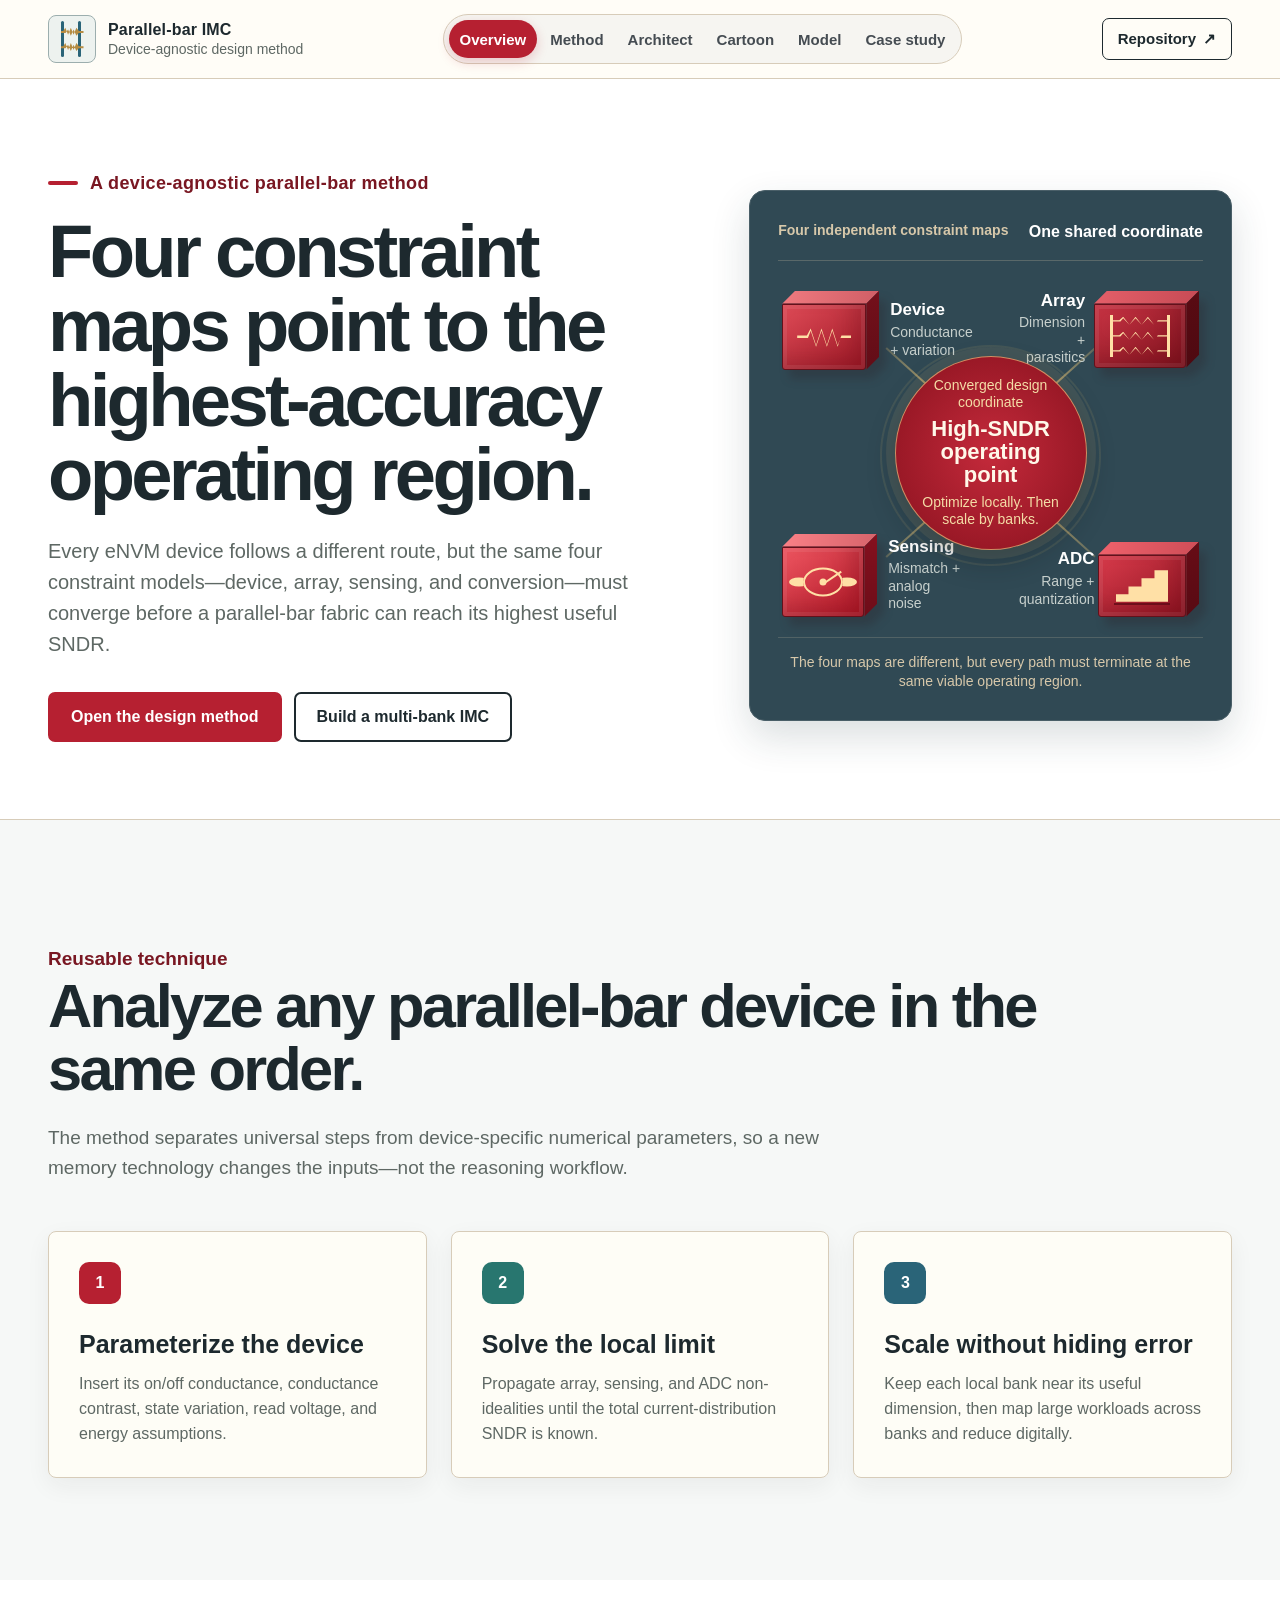
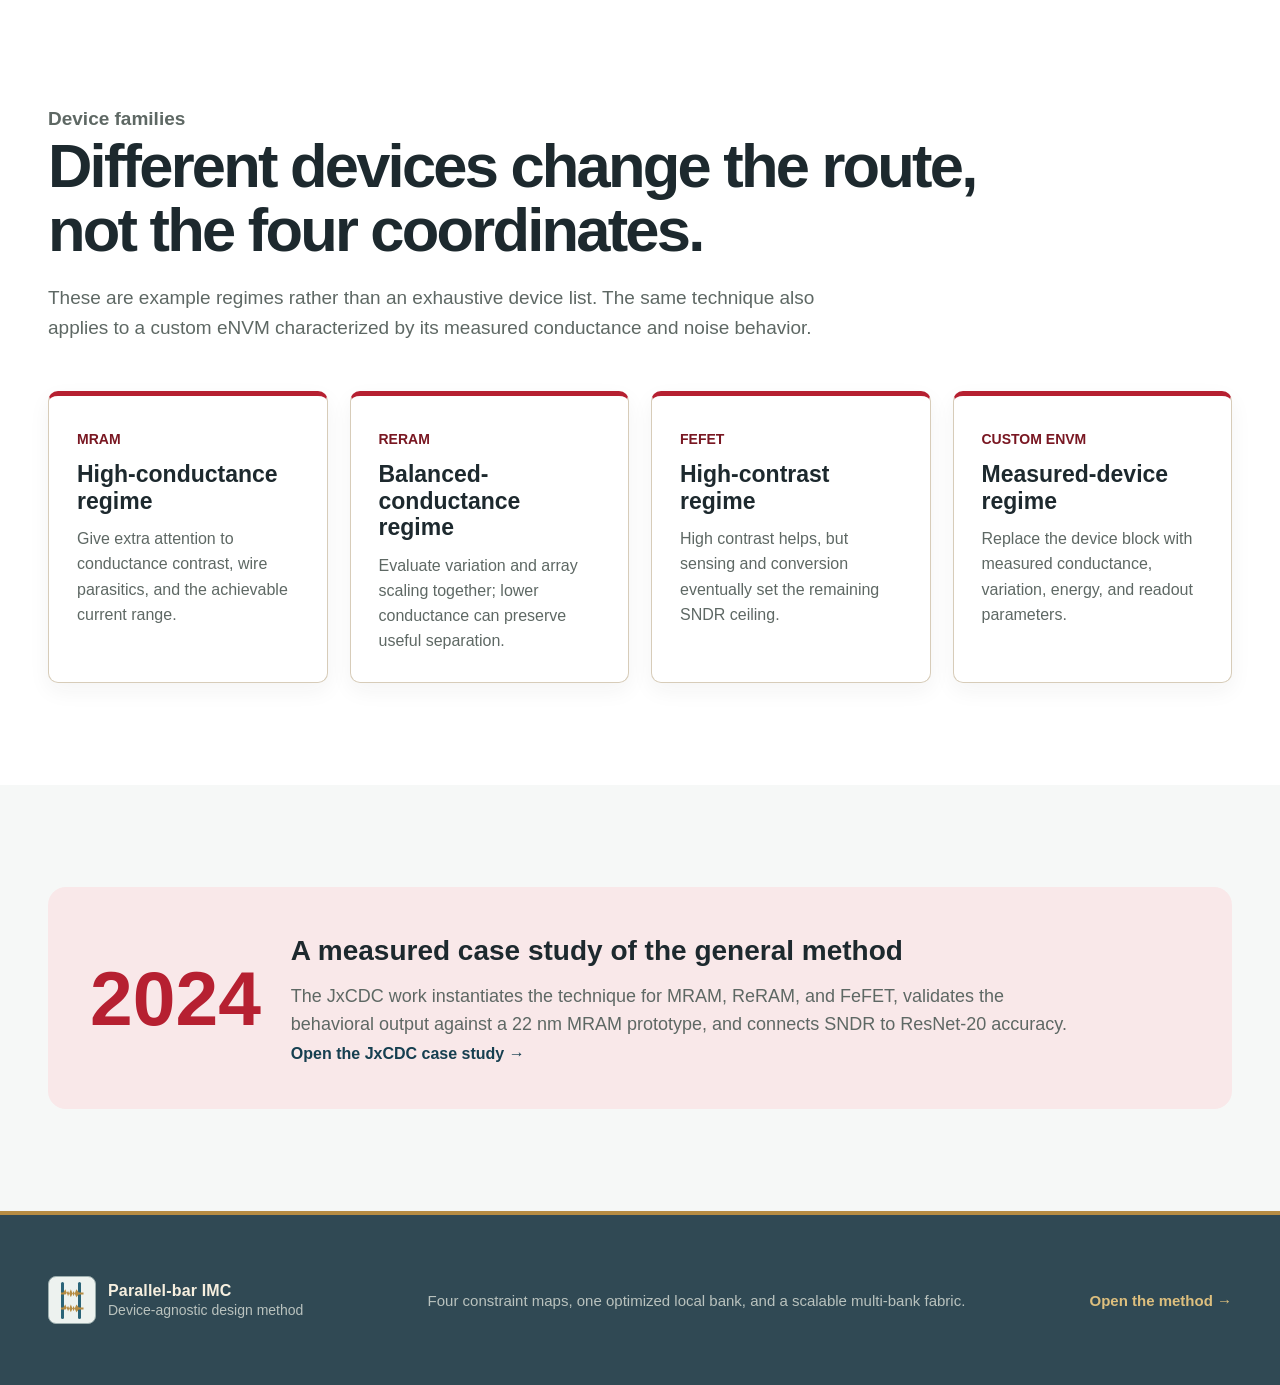
==== docs/index.html @ ee3493be "Add parallel-bar IMC website" ====
<!doctype html>
<html lang="en">
  <head>
    <meta charset="utf-8" />
    <meta name="viewport" content="width=device-width, initial-scale=1" />
    <meta name="theme-color" content="#ffffff" />
    <meta name="description" content="A device-agnostic method for analyzing, optimizing, and scaling resistive parallel-bar in-memory-computing architectures." />
    <link rel="icon" href="assets/favicon.png" type="image/png" />
    <link rel="stylesheet" href="styles.css" />
    <script src="app.js" defer></script>
    <title>Parallel-bar IMC · Device-Agnostic Design Method</title>
  </head>
  <body>
    <a class="skip-link" href="#main">Skip to content</a>
    <header class="site-header"><div class="container header-inner"><a class="brand" href="index.html"><span class="architecture-icon parallelbar-icon brand-architecture-icon" aria-hidden="true"><i></i><i></i><i></i><b></b><b></b><b></b><em></em></span><span><strong>Parallel-bar IMC</strong><small>Device-agnostic design method</small></span></a><button class="menu-toggle" type="button" aria-expanded="false" aria-controls="site-nav">Menu</button><nav id="site-nav" class="site-nav" aria-label="Parallel-bar design method"><a href="index.html" aria-current="page">Overview</a><a href="method.html">Method</a><a href="architect.html">Architect</a><a href="cartoon.html">Cartoon</a><a href="code.html">Model</a><a href="paper.html">Case study</a><a class="nav-repository" href="https://github.com/calmyor/eNVM-IMC-Modeling">Repository <span aria-hidden="true">↗</span></a></nav><a class="header-repo" href="https://github.com/calmyor/eNVM-IMC-Modeling">Repository <span aria-hidden="true">↗</span></a></div></header>

    <main id="main">
      <section class="page-hero route-hero"><div class="container page-hero-grid"><div><p class="eyebrow red">A device-agnostic parallel-bar method</p><h1>Four constraint maps point to the <span class="accent-red">highest-accuracy operating region.</span></h1><p class="hero-summary">Every eNVM device follows a different route, but the same four constraint models—device, array, sensing, and conversion—must converge before a parallel-bar fabric can reach its highest useful SNDR.</p><div class="hero-actions"><a class="button button-red" href="method.html">Open the design method</a><a class="button button-secondary" href="architect.html">Build a multi-bank IMC</a></div></div>
        <aside class="convergence-map" aria-label="Four distinct red technical cuboids for device, array, sensing, and ADC constraints, with directional paths converging on one high-SNDR operating point">
          <div class="convergence-map-head"><span>Four independent constraint maps</span><strong>One shared coordinate</strong></div>
          <div class="convergence-field">
            <div class="guide-node guide-device"><span class="road-cube cube-device" aria-hidden="true"><span class="cube-symbol device-symbol"><i></i></span></span><span class="guide-copy"><strong>Device</strong><small>Conductance + variation</small></span></div>
            <div class="guide-node guide-array"><span class="road-cube cube-array" aria-hidden="true"><span class="cube-symbol array-symbol"><i></i><i></i><i></i></span></span><span class="guide-copy"><strong>Array</strong><small>Dimension + parasitics</small></span></div>
            <div class="guide-node guide-sensing"><span class="road-cube cube-sensing" aria-hidden="true"><span class="cube-symbol sensing-symbol"><i></i></span></span><span class="guide-copy"><strong>Sensing</strong><small>Mismatch + analog noise</small></span></div>
            <div class="guide-node guide-conversion"><span class="road-cube cube-adc" aria-hidden="true"><span class="cube-symbol adc-symbol"><i></i></span></span><span class="guide-copy"><strong>ADC</strong><small>Range + quantization</small></span></div>
            <span class="route-vector vector-device" aria-hidden="true"></span><span class="route-vector vector-array" aria-hidden="true"></span><span class="route-vector vector-sensing" aria-hidden="true"></span><span class="route-vector vector-conversion" aria-hidden="true"></span>
            <div class="convergence-target"><span>Converged design coordinate</span><strong>High-SNDR<br />operating point</strong><small>Optimize locally. Then scale by banks.</small></div>
          </div>
          <p class="convergence-note">The four maps are different, but every path must terminate at the same viable operating region.</p>
        </aside>
      </section>

      <section class="section section-tint"><div class="container"><div class="section-heading"><p class="section-kicker red">Reusable technique</p><h2>Analyze any parallel-bar device in the same order.</h2><p>The method separates universal steps from device-specific numerical parameters, so a new memory technology changes the inputs—not the reasoning workflow.</p></div><div class="principle-grid"><article class="principle-card"><span>1</span><h3>Parameterize the device</h3><p>Insert its on/off conductance, conductance contrast, state variation, read voltage, and energy assumptions.</p></article><article class="principle-card"><span>2</span><h3>Solve the local limit</h3><p>Propagate array, sensing, and ADC non-idealities until the total current-distribution SNDR is known.</p></article><article class="principle-card"><span>3</span><h3>Scale without hiding error</h3><p>Keep each local bank near its useful dimension, then map large workloads across banks and reduce digitally.</p></article></div></div></section>

      <section class="section"><div class="container"><div class="section-heading"><p class="section-kicker">Device families</p><h2>Different devices change the route, not the four coordinates.</h2><p>These are example regimes rather than an exhaustive device list. The same technique also applies to a custom eNVM characterized by its measured conductance and noise behavior.</p></div><div class="device-family-grid"><article class="device-family-card"><span>MRAM</span><h3>High-conductance regime</h3><p>Give extra attention to conductance contrast, wire parasitics, and the achievable current range.</p></article><article class="device-family-card"><span>ReRAM</span><h3>Balanced-conductance regime</h3><p>Evaluate variation and array scaling together; lower conductance can preserve useful separation.</p></article><article class="device-family-card"><span>FeFET</span><h3>High-contrast regime</h3><p>High contrast helps, but sensing and conversion eventually set the remaining SNDR ceiling.</p></article><article class="device-family-card"><span>Custom eNVM</span><h3>Measured-device regime</h3><p>Replace the device block with measured conductance, variation, energy, and readout parameters.</p></article></div></div></section>

      <section class="section section-tint"><div class="container"><div class="result-banner red"><div class="result-number">2024</div><div><h2>A measured case study of the general method</h2><p>The JxCDC work instantiates the technique for MRAM, ReRAM, and FeFET, validates the behavioral output against a 22 nm MRAM prototype, and connects SNDR to ResNet-20 accuracy.</p><a class="text-link" href="paper.html">Open the JxCDC case study →</a></div></div></div></section>
    </main>

    <footer class="site-footer"><div class="container footer-inner"><a class="brand" href="index.html"><span class="architecture-icon parallelbar-icon brand-architecture-icon" aria-hidden="true"><i></i><i></i><i></i><b></b><b></b><b></b><em></em></span><span><strong>Parallel-bar IMC</strong><small>Device-agnostic design method</small></span></a><p>Four constraint maps, one optimized local bank, and a scalable multi-bank fabric.</p><a class="footer-link" href="method.html">Open the method →</a></div></footer>
  </body>
</html>
---- docs/styles.css ----
:root {
  --red: #b62031;
  --red-light: #f9e8e9;
  --red-dark: #791722;
  --green: #28766f;
  --green-light: #e8f3ee;
  --green-dark: #174f4d;
  --blue: #2a6478;
  --blue-light: #e8f1f3;
  --blue-dark: #163f50;
  --ink: #1d292e;
  --muted: #5e6864;
  --line: #d7ccb9;
  --line-dark: #b7a98f;
  --surface: #f3ecdc;
  --white: #fffdf7;
  --gold: #b68c43;
  --stone: #607984;
  --stone-dark: #304954;
  --shadow: 0 14px 32px rgba(41, 32, 20, .09);
  --sans: Arial, Helvetica, sans-serif;
  --container: 1360px;
}

* { box-sizing: border-box; }
html { scroll-behavior: smooth; }
body { margin: 0; background-color: var(--white); background-image: radial-gradient(circle at 14% 8%, rgba(182, 140, 67, .08), transparent 27%), linear-gradient(rgba(74, 57, 30, .025) 1px, transparent 1px), linear-gradient(90deg, rgba(74, 57, 30, .025) 1px, transparent 1px); background-size: auto, 44px 44px, 44px 44px; color: var(--ink); font-family: var(--sans); font-size: 18px; line-height: 1.58; }
body.menu-open { overflow: hidden; }
body.menu-open::before { content: ""; position: fixed; z-index: 40; inset: 78px 0 0; background: rgba(32, 36, 40, .22); backdrop-filter: blur(2px); }
a { color: inherit; text-decoration: none; }
button { color: inherit; font: inherit; }
img { display: block; max-width: 100%; }
figure { margin: 0; }
p { margin-top: 0; }

.skip-link { position: fixed; z-index: 100; top: 12px; left: 12px; padding: 12px 18px; transform: translateY(-170%); background: var(--red); color: #fff; font-size: 16px; font-weight: 700; }
.skip-link:focus { transform: none; }
.container { width: min(var(--container), calc(100% - 96px)); margin-inline: auto; }

.site-header { position: sticky; z-index: 50; top: 0; border-bottom: 1px solid var(--line); background: rgba(255, 253, 247, .94); backdrop-filter: blur(14px); }
.header-inner { min-height: 78px; display: flex; align-items: center; gap: 22px; }
.brand { display: flex; align-items: center; gap: 12px; flex-shrink: 0; }
.imc-mark { position: relative; width: 46px; height: 42px; flex-shrink: 0; overflow: visible; border: 1px solid #0b151a; border-radius: 5px; background: linear-gradient(135deg, #3d4b50 0 16%, var(--stone) 16% 72%, var(--stone-dark) 72%); box-shadow: inset 0 0 0 2px rgba(255,255,255,.07), 5px 5px 0 rgba(17,28,33,.17); transform: rotate(-2deg); }
.imc-mark::before { content: ""; position: absolute; z-index: 1; inset: 5px; border: 1px solid rgba(210, 183, 122, .48); border-radius: 2px; background: linear-gradient(90deg, transparent 45%, rgba(210,183,122,.32) 45% 52%, transparent 52%), linear-gradient(0deg, transparent 26%, rgba(210,183,122,.3) 26% 32%, transparent 32% 67%, rgba(210,183,122,.3) 67% 73%, transparent 73%); box-shadow: none; }
.imc-mark::after { content: ""; position: absolute; z-index: 3; top: 5px; right: 5px; width: 7px; height: 7px; transform: rotate(45deg); border: 1px solid #f5c0bd; border-radius: 1px; background: var(--red); }
.imc-mark i { position: absolute; z-index: 2; left: 11px; width: 18px; height: 2px; border-radius: 2px; background: rgba(226, 202, 149, .72); }
.imc-mark i:nth-child(1) { top: 11px; transform: rotate(8deg); }
.imc-mark i:nth-child(2) { top: 20px; width: 14px; transform: rotate(-6deg); }
.imc-mark i:nth-child(3) { top: 29px; width: 21px; transform: rotate(5deg); }
.brand > span:last-child { display: flex; flex-direction: column; }
.brand strong { font-size: 16px; line-height: 1.25; letter-spacing: .01em; }
.brand small { color: var(--muted); font-size: 14px; line-height: 1.3; }
.site-nav { margin: 0 auto; padding: 5px; display: flex; align-items: center; gap: 2px; border: 1px solid var(--line); border-radius: 999px; background: rgba(243, 236, 220, .82); }
.site-nav a { min-height: 38px; padding: 8px 11px; display: inline-flex; align-items: center; gap: 7px; border-radius: 999px; color: #454c52; font-size: 15px; font-weight: 700; line-height: 1; transition: background .18s ease, color .18s ease, box-shadow .18s ease; }
.site-nav a[href="index.html"]::before, .site-nav a[href="architect.html"]::before, .site-nav a[href="crossbar.html"]::before, .site-nav a[href="parallelbar.html"]::before, .site-nav a[href="findings.html"]::before, .site-nav a[href="code.html"]::before, .site-nav a[href="papers.html"]::before { content: ""; width: 19px; height: 19px; flex-shrink: 0; border: 1px solid var(--line-dark); border-radius: 4px; background-color: #fff; }
.site-nav a[href="index.html"]::before { border-color: var(--stone-dark); background-color: var(--stone); background-image: linear-gradient(rgba(225,199,142,.75), rgba(225,199,142,.75)), linear-gradient(rgba(225,199,142,.6), rgba(225,199,142,.6)), linear-gradient(var(--red), var(--red)); background-size: 9px 2px, 6px 2px, 4px 4px; background-position: 3px 5px, 7px 10px, 11px 2px; background-repeat: no-repeat; }
.site-nav a[href="architect.html"]::before { border-color: var(--green-dark); background-color: var(--green-light); background-image: linear-gradient(var(--green), var(--green)), linear-gradient(var(--blue), var(--blue)), linear-gradient(var(--blue), var(--blue)), linear-gradient(var(--blue), var(--blue)), linear-gradient(var(--blue), var(--blue)); background-size: 13px 2px, 5px 5px, 5px 5px, 5px 5px, 5px 5px; background-position: center, 3px 3px, 11px 3px, 3px 11px, 11px 11px; background-repeat: no-repeat; }
.site-nav a[href="crossbar.html"]::before { background-image: linear-gradient(90deg, transparent 44%, var(--red) 44% 56%, transparent 56%), linear-gradient(0deg, transparent 44%, var(--blue) 44% 56%, transparent 56%), linear-gradient(-45deg, transparent 38%, var(--gold) 38% 62%, transparent 62%), linear-gradient(-45deg, transparent 38%, var(--gold) 38% 62%, transparent 62%); background-size: 100% 100%, 100% 100%, 48% 48%, 48% 48%; background-position: center, center, 86% 14%, 14% 86%; background-repeat: no-repeat; }
.site-nav a[href="parallelbar.html"]::before { background-image: linear-gradient(90deg, transparent 20%, var(--blue) 20% 33%, transparent 33% 67%, var(--blue) 67% 80%, transparent 80%), linear-gradient(0deg, transparent 26%, var(--gold) 26% 39%, transparent 39% 61%, var(--gold) 61% 74%, transparent 74%); }
.site-nav a[href="findings.html"]::before { border-color: var(--red-dark); background-color: var(--red); background-image: linear-gradient(rgba(255,225,207,.68), rgba(255,225,207,.68)), linear-gradient(rgba(255,225,207,.58), rgba(255,225,207,.58)); background-size: 9px 2px, 6px 2px; background-position: center 5px, center 10px; background-repeat: no-repeat; }
.site-nav a[href="code.html"]::before { border-color: var(--stone-dark); background-color: var(--stone); background-image: linear-gradient(90deg, transparent 16%, #d8bd83 16% 28%, transparent 28% 44%, #d8bd83 44% 56%, transparent 56% 72%, #d8bd83 72% 84%, transparent 84%); }
.site-nav a[href="papers.html"]::before { background-image: linear-gradient(var(--gold), var(--gold)), linear-gradient(var(--stone), var(--stone)), linear-gradient(var(--stone), var(--stone)); background-size: 3px 11px, 7px 2px, 7px 2px; background-position: 3px center, 8px 5px, 8px 10px; background-repeat: no-repeat; }
.site-nav a:hover, .site-nav a:focus-visible { background: #fff; color: var(--blue-dark); }
.site-nav a[aria-current="page"] { background: var(--red); color: #fff; box-shadow: 0 4px 12px rgba(182, 32, 49, .22); }
.site-nav .nav-repository { display: none; }
.header-repo { min-height: 42px; padding: 0 15px; display: inline-flex; align-items: center; gap: 7px; border: 1px solid var(--ink); border-radius: 7px; font-size: 15px; font-weight: 700; white-space: nowrap; }
.header-repo:hover, .header-repo:focus-visible { background: var(--ink); color: #fff; }
.menu-toggle { position: relative; min-height: 42px; margin-left: auto; padding: 9px 13px; display: none; align-items: center; gap: 10px; border: 1px solid var(--line-dark); border-radius: 999px; background: #fff; font-size: 15px; font-weight: 700; }
.menu-toggle::before { content: ""; width: 17px; height: 2px; border-radius: 2px; background: currentColor; box-shadow: 0 -5px currentColor, 0 5px currentColor; transition: transform .18s ease, box-shadow .18s ease; }
.menu-toggle[aria-expanded="true"]::before { transform: rotate(45deg); box-shadow: none; }
.menu-toggle[aria-expanded="true"]::after { content: ""; position: absolute; left: 13px; width: 17px; height: 2px; transform: rotate(-45deg); border-radius: 2px; background: currentColor; }

.eyebrow { margin: 0 0 18px; display: flex; align-items: center; gap: 12px; color: var(--blue-dark); font-size: 18px; font-weight: 700; letter-spacing: .02em; }
.eyebrow::before { content: ""; width: 30px; height: 4px; border-radius: 4px; background: var(--blue); }
.eyebrow.red { color: var(--red-dark); }
.eyebrow.red::before { background: var(--red); }
.eyebrow.green { color: var(--green-dark); }
.eyebrow.green::before { background: var(--green); }
.hero, .page-hero, .section { position: relative; isolation: isolate; overflow: hidden; }
.hero > .container, .page-hero > .container, .section > .container { position: relative; z-index: 1; }
.hero { padding: clamp(72px, 8vw, 118px) 0; }
.hero-grid { min-height: 580px; display: grid; grid-template-columns: minmax(0, .92fr) minmax(500px, 1.08fr); gap: clamp(52px, 7vw, 104px); align-items: center; }
.hero h1, .page-hero h1, .section-heading h2, .content-copy h2 { font-family: var(--sans); font-weight: 700; }
.hero h1 { max-width: 830px; margin: 0 0 26px; font-size: clamp(58px, 6vw, 92px); line-height: .98; letter-spacing: -.045em; }
.hero h1 .accent-red { color: var(--red); }
.hero h1 .accent-green { color: var(--green); }
.hero h1 .accent-blue { color: var(--blue); }
.hero-summary { max-width: 760px; margin-bottom: 0; color: var(--muted); font-size: 20px; line-height: 1.55; }
.hero-authors { margin: 22px 0 0; font-size: 16px; font-weight: 700; }
.hero-actions { margin-top: 32px; display: flex; flex-wrap: wrap; gap: 12px; }
.button { min-height: 50px; padding: 0 21px; display: inline-flex; align-items: center; justify-content: center; gap: 8px; border: 2px solid var(--blue); border-radius: 7px; font-size: 16px; font-weight: 700; transition: transform .18s ease, background .18s ease, color .18s ease, box-shadow .18s ease; }
.button:hover, .button:focus-visible { transform: translateY(-2px); box-shadow: 0 8px 18px rgba(32, 36, 40, .12); }
.button-primary { background: var(--blue); color: #fff; }
.button-primary:hover, .button-primary:focus-visible { background: var(--blue-dark); border-color: var(--blue-dark); }
.button-secondary { border-color: var(--ink); background: #fff; }
.button-secondary:hover, .button-secondary:focus-visible { background: var(--ink); color: #fff; }
.button-red { border-color: var(--red); background: var(--red); color: #fff; }
.button-red:hover, .button-red:focus-visible { border-color: var(--red-dark); background: var(--red-dark); }
.button-green { border-color: var(--green); background: var(--green); color: #fff; }
.button-green:hover, .button-green:focus-visible { border-color: var(--green-dark); background: var(--green-dark); }
.text-link { display: inline-flex; align-items: center; gap: 7px; color: var(--blue-dark); font-size: 16px; font-weight: 700; }
.text-link:hover, .text-link:focus-visible { text-decoration: underline; text-underline-offset: 4px; }

.system-visual { min-height: 540px; padding: 28px; border: 1px solid var(--line); border-radius: 18px; background: var(--surface); box-shadow: var(--shadow); }
.signal-atlas { border-color: #526b75; background: linear-gradient(150deg, #3f5964, #29424d); color: #fff; box-shadow: 0 18px 48px rgba(30, 55, 65, .2); }
.signal-atlas .visual-head { border-bottom-color: rgba(225, 203, 157, .24); color: #d7c8a9; }
.signal-map { position: relative; min-height: 520px; margin: 12px 0 8px; overflow: hidden; background-image: radial-gradient(circle at center, rgba(182,140,67,.2) 0 2px, transparent 3px), linear-gradient(45deg, transparent 49.7%, rgba(205,174,111,.2) 49.8% 50.2%, transparent 50.3%), linear-gradient(-45deg, transparent 49.7%, rgba(205,174,111,.2) 49.8% 50.2%, transparent 50.3%); background-size: 24px 24px, 100% 100%, 100% 100%; }
.signal-map::before, .signal-map::after { content: ""; position: absolute; z-index: 0; top: 50%; left: 50%; background: rgba(205, 174, 111, .25); transform: translate(-50%, -50%); }
.signal-map::before { width: calc(100% - 96px); height: 1px; }
.signal-map::after { width: 1px; height: calc(100% - 76px); }
.stone-field { position: absolute; z-index: 1; inset: 0; pointer-events: none; }
.knowledge-stone { position: absolute; width: 130px; height: 130px; opacity: .98; transform: rotate(-2deg); filter: drop-shadow(9px 11px 4px rgba(10,29,37,.28)); }
.knowledge-stone:nth-child(even) { transform: rotate(2deg); }
.knowledge-stone::before { content: ""; position: absolute; z-index: 1; top: 0; left: 0; width: 130px; height: 26px; clip-path: polygon(26px 0, 100% 0, 104px 100%, 0 100%); border: 2px solid #b8c7c9; background: linear-gradient(135deg, #aebdc0, #8ea2a8); }
.knowledge-stone::after { content: ""; position: absolute; z-index: 1; top: 0; left: 104px; width: 26px; height: 130px; clip-path: polygon(100% 0, 100% 104px, 0 100%, 0 26px); border: 2px solid #38535e; background: linear-gradient(160deg, #58727c, #3d5863); }
.knowledge-face { position: absolute; z-index: 2; top: 26px; left: 0; width: 104px; height: 104px; padding: 16px 10px 14px; display: grid; align-content: center; overflow: hidden; border: 3px solid #9db0b7; border-radius: 2px; background: linear-gradient(145deg, #8ba0a8 0 9%, #6f8791 9% 82%, #5d7680 82%); color: #f2f5f1; text-align: center; text-shadow: 0 1px 0 #35505b; box-shadow: inset 0 0 0 2px rgba(236,243,239,.14); }
.knowledge-face::before { content: ""; position: absolute; inset: 8px; border: 1px solid rgba(230,239,236,.18); pointer-events: none; }
.knowledge-face strong, .knowledge-face small { position: relative; z-index: 1; max-width: 100%; overflow-wrap: anywhere; }
.knowledge-face strong { font-size: 14px; line-height: 1.08; }
.knowledge-face small { margin-top: 5px; color: #dce5e1; font-size: 14px; font-weight: 700; line-height: 1.12; letter-spacing: 0; }
.ks-1 { top: 18px; left: 8px; }
.ks-2 { top: 18px; right: 8px; }
.ks-3 { bottom: 10px; left: 8px; }
.ks-4 { right: 8px; bottom: 10px; }
.guide-stone { position: absolute; z-index: 2; width: 128px; display: grid; justify-items: center; color: #f7efdf; text-align: center; }
.guide-stone strong { margin-top: 10px; font-size: 15px; line-height: 1.1; }
.guide-stone small { margin-top: 5px; color: #d7c8aa; font-size: 14px; line-height: 1.2; }
.stone-north { top: 14px; left: 50%; transform: translateX(-50%); }
.stone-east { top: 50%; right: 0; transform: translateY(-50%); }
.stone-south { bottom: 12px; left: 50%; transform: translateX(-50%); }
.stone-west { top: 50%; left: 0; transform: translateY(-50%); }
.stone-cube { position: relative; width: 82px; height: 82px; display: block; transform: rotate(-1deg); filter: drop-shadow(7px 9px 3px rgba(5,10,12,.34)); }
.guide-stone:nth-child(even) .stone-cube { transform: rotate(2deg); }
.stone-cube::before { content: ""; position: absolute; z-index: 1; top: 0; left: 0; width: 82px; height: 18px; clip-path: polygon(18px 0, 100% 0, 64px 100%, 0 100%); border: 2px solid #e16b71; background: linear-gradient(135deg, #dc5962, #bd303c); }
.stone-cube::after { content: ""; position: absolute; z-index: 1; top: 0; left: 64px; width: 18px; height: 82px; clip-path: polygon(100% 0, 100% 64px, 0 100%, 0 18px); border: 2px solid #62131d; background: linear-gradient(160deg, #8f1e29, #65131c); }
.stone-front { position: absolute; z-index: 2; top: 18px; left: 0; width: 64px; height: 64px; display: block; overflow: hidden; border: 2px solid #721722; border-radius: 2px; background: linear-gradient(145deg, #d04b55 0 9%, var(--red) 9% 82%, #941b28 82%); box-shadow: inset 0 0 0 3px rgba(255,255,255,.08); }
.stone-front::before { content: ""; position: absolute; inset: 8px; border: 1px solid rgba(255,222,204,.36); }
.stone-cube[class*="glyph-"] .stone-front i { display: none; }
.stone-cube[class*="glyph-"] .stone-front::after { content: ""; position: absolute; z-index: 2; }
.glyph-device .stone-front::after { top: 23px; left: 11px; width: 36px; height: 15px; background: #f7d5bd; clip-path: polygon(0 45%, 15% 45%, 24% 5%, 37% 90%, 49% 5%, 61% 90%, 73% 5%, 83% 45%, 100% 45%, 100% 62%, 82% 62%, 73% 100%, 61% 20%, 49% 100%, 37% 20%, 25% 62%, 0 62%); filter: drop-shadow(0 1px 0 #64121b); }
.glyph-array .stone-front::after { inset: 16px; border: 2px solid #f7d5bd; background-image: linear-gradient(90deg, transparent 44%, #f7d5bd 44% 56%, transparent 56%), linear-gradient(0deg, transparent 44%, #f7d5bd 44% 56%, transparent 56%); }
.glyph-sensing .stone-front::after { top: 18px; left: 13px; width: 30px; height: 21px; border: 2px solid #f7d5bd; border-radius: 50%; background: radial-gradient(circle, #f7d5bd 0 3px, transparent 4px); box-shadow: 0 8px 0 -5px #f7d5bd; }
.glyph-conversion .stone-front i { position: absolute; z-index: 2; bottom: 14px; width: 7px; display: block !important; transform: none !important; border-radius: 1px 1px 0 0; background: #f7d5bd; }
.glyph-conversion .stone-front i:nth-child(1) { left: 13px; height: 10px; }
.glyph-conversion .stone-front i:nth-child(2) { left: 25px; height: 19px; }
.glyph-conversion .stone-front i:nth-child(3) { left: 37px; height: 29px; }
.map-coordinate { position: absolute; z-index: 3; top: 50%; left: 50%; width: 250px; min-height: 204px; padding: 16px 20px; display: grid; place-content: center; justify-items: center; transform: translate(-50%, -50%) rotate(-2deg); border: 1px solid #d6b66f; outline: 5px double rgba(214,182,111,.26); background: #f3e7cc; color: var(--ink); text-align: center; box-shadow: 0 14px 30px rgba(0,0,0,.24); }
.map-coordinate span { color: var(--red-dark); font-family: var(--sans); font-size: 14px; font-weight: 700; letter-spacing: .06em; }
.map-coordinate strong { margin: 4px 0; color: var(--red); font-size: 28px; line-height: 1; }
.map-coordinate small { max-width: 150px; color: var(--muted); font-family: var(--sans); font-size: 14px; line-height: 1.3; }
.coordinate-fabrics { margin-bottom: 9px; display: flex; align-items: center; gap: 9px; }
.coordinate-fabrics .coordinate-link { color: var(--gold); font-size: 16px; letter-spacing: 0; }
.architecture-icon.atlas-icon { width: 66px; height: 66px; margin: 0; border-radius: 8px; box-shadow: none; }
.signal-atlas .visual-caption { border: 1px solid rgba(205,174,111,.2); background: rgba(255,255,255,.06); color: #cfc3aa; }
.signal-atlas .visual-caption strong { color: #fff; }
.visual-head { display: flex; align-items: center; justify-content: space-between; gap: 20px; padding-bottom: 20px; border-bottom: 1px solid var(--line); color: var(--muted); font-size: 14px; font-weight: 700; }
.architecture-symbol { min-height: 335px; padding: 45px 22px 28px; display: grid; grid-template-columns: 1fr 70px 1fr; align-items: center; gap: 16px; }
.symbol-block { min-height: 245px; padding: 22px; display: flex; flex-direction: column; justify-content: space-between; border: 1px solid var(--line-dark); border-radius: 16px; background: #fff; }
.symbol-block strong { font-size: 24px; }
.symbol-block small { color: var(--muted); font-size: 14px; }
.architecture-icon { position: relative; width: 140px; height: 140px; margin: 24px auto 4px; display: block; overflow: hidden; border: 1px solid var(--line-dark); border-radius: 24px; background: #fff; box-shadow: 0 9px 24px rgba(32,36,40,.07); }
.architecture-icon i, .architecture-icon b { position: absolute; display: block; border-radius: 4px; }

/* Canonical fabric marks: perpendicular rails with two diagonal resistors, or a two-rung parallel ladder. */
.architecture-icon.crossbar-icon, .architecture-icon.parallelbar-icon { border-color: #9caeae; border-radius: 18px; background: #edf2ef; }
.architecture-icon.crossbar-icon i, .architecture-icon.crossbar-icon b, .architecture-icon.parallelbar-icon i, .architecture-icon.parallelbar-icon b { display: none; box-shadow: none; }
.architecture-icon.crossbar-icon i:first-child { top: 10%; bottom: 10%; left: calc(50% - 3px); width: 6px; display: block; background: var(--red); }
.architecture-icon.crossbar-icon b:first-of-type { top: calc(50% - 3px); right: 10%; left: 10%; height: 6px; display: block; background: var(--blue); }
.architecture-icon.crossbar-icon em { position: absolute; z-index: 3; inset: 0; width: auto; height: auto; transform: none; border: 0; border-radius: 0; background: none; box-shadow: none; clip-path: none; filter: none; }
.architecture-icon.crossbar-icon em::before, .architecture-icon.crossbar-icon em::after, .architecture-icon.parallelbar-icon em::before, .architecture-icon.parallelbar-icon em::after { content: ""; position: absolute; height: 18%; background: var(--gold); clip-path: polygon(0 42%, 12% 42%, 21% 4%, 33% 88%, 45% 4%, 57% 88%, 69% 4%, 80% 42%, 100% 42%, 100% 66%, 79% 66%, 69% 100%, 57% 24%, 45% 100%, 33% 24%, 22% 66%, 0 66%); filter: drop-shadow(0 2px 0 var(--ink)) drop-shadow(0 -1px 0 rgba(29,41,46,.45)); }
.architecture-icon.crossbar-icon em::before { top: 26%; left: 43.8%; width: 42.4%; transform: rotate(45deg); transform-origin: center; }
.architecture-icon.crossbar-icon em::after { top: 56%; left: 13.8%; width: 42.4%; transform: rotate(45deg); transform-origin: center; }
.architecture-icon.crossbar-icon::after { display: none; }
.architecture-icon.parallelbar-icon i:first-child, .architecture-icon.parallelbar-icon i:nth-child(2) { top: 10%; bottom: 10%; width: 6px; display: block; background: var(--blue); }
.architecture-icon.parallelbar-icon i:first-child { left: 25%; }
.architecture-icon.parallelbar-icon i:nth-child(2) { left: calc(75% - 6px); }
.architecture-icon.parallelbar-icon em { position: absolute; z-index: 3; inset: 0; width: auto; height: auto; transform: none; border: 0; border-radius: 0; background: none; box-shadow: none; clip-path: none; filter: none; }
.architecture-icon.parallelbar-icon em::before, .architecture-icon.parallelbar-icon em::after { left: 25%; width: 50%; }
.architecture-icon.parallelbar-icon em::before { top: 25%; }
.architecture-icon.parallelbar-icon em::after { top: 58%; }
.architecture-icon.parallelbar-icon::before, .architecture-icon.parallelbar-icon::after { display: none; }
.architecture-icon.compact { width: 100px; height: 100px; margin: 6px 0 24px; }
.architecture-icon.compact.crossbar-icon, .architecture-icon.compact.parallelbar-icon { border-radius: 13px; }
.architecture-icon.compact.crossbar-icon i:first-child { left: calc(50% - 2px); width: 4px; }
.architecture-icon.compact.crossbar-icon b:first-of-type { top: calc(50% - 2px); height: 4px; }
.architecture-icon.compact.parallelbar-icon i:first-child, .architecture-icon.compact.parallelbar-icon i:nth-child(2) { width: 4px; }
.architecture-icon.atlas-icon { border-radius: 8px; }
.architecture-icon.atlas-icon.crossbar-icon i:first-child { left: calc(50% - 1.5px); width: 3px; }
.architecture-icon.atlas-icon.crossbar-icon b:first-of-type { top: calc(50% - 1.5px); height: 3px; }
.architecture-icon.atlas-icon.parallelbar-icon i:first-child, .architecture-icon.atlas-icon.parallelbar-icon i:nth-child(2) { width: 3px; }
.architecture-icon.brand-architecture-icon { width: 48px; height: 48px; margin: 0; flex-shrink: 0; border-radius: 8px; box-shadow: none; }
.architecture-icon.brand-architecture-icon.crossbar-icon i:first-child { left: calc(50% - 1.5px); width: 3px; }
.architecture-icon.brand-architecture-icon.crossbar-icon b:first-of-type { top: calc(50% - 1.5px); height: 3px; }
.architecture-icon.brand-architecture-icon.parallelbar-icon i:first-child, .architecture-icon.brand-architecture-icon.parallelbar-icon i:nth-child(2) { width: 3px; }
.icon-title-row { display: flex; align-items: center; gap: 20px; }
.icon-title-row .architecture-icon { margin: 0; flex-shrink: 0; }
.page-stat-card .architecture-icon { margin: 0 0 28px; }
.symbol-arrow { display: grid; place-items: center; color: var(--green); font-size: 42px; font-weight: 700; }
.visual-caption { margin: 0; padding: 20px; border-radius: 12px; background: #fff; color: var(--muted); font-size: 16px; }
.visual-caption strong { color: var(--ink); }

.page-hero { padding: clamp(68px, 7vw, 104px) 0 clamp(52px, 6vw, 84px); border-bottom: 1px solid var(--line); }
.page-hero-grid { display: grid; grid-template-columns: minmax(0, .95fr) minmax(430px, .75fr); gap: clamp(44px, 7vw, 100px); align-items: center; }
.page-hero h1 { max-width: 900px; margin: 0 0 24px; font-size: clamp(54px, 5.8vw, 88px); line-height: 1; letter-spacing: -.05em; }
.page-hero .hero-summary { max-width: 820px; }
.page-stat-card { position: relative; padding: 38px; overflow: hidden; border: 1px solid var(--line); border-radius: 14px; background: rgba(255,253,247,.94); color: var(--ink); box-shadow: var(--shadow); }
.page-stat-card::before, .page-stat-card::after { display: none; }
.page-stat-card > span { color: var(--muted); font-size: 14px; font-weight: 700; }
.page-stat-card strong { margin: 13px 0 8px; display: block; color: #f2cf84; font-size: clamp(44px, 5vw, 68px); line-height: 1; }
.page-stat-card p { margin: 0; color: var(--muted); font-size: 16px; }
.page-stat-card.red strong { color: #ff9a9e; }
.page-stat-card.green strong { color: #91dfc6; }

.section { padding: clamp(76px, 8vw, 126px) 0; }
.section-tint { background: var(--surface); }
.section-heading { max-width: 1000px; margin-bottom: 48px; }
.section-heading h2 { margin: 0; font-size: clamp(44px, 4.8vw, 72px); line-height: 1.03; letter-spacing: -.045em; }
.section-heading p { max-width: 820px; margin: 22px 0 0; color: var(--muted); font-size: 19px; }
.section-kicker { margin: 0 0 14px; color: var(--blue-dark); font-size: 18px; font-weight: 700; }
.section-kicker.red { color: var(--red-dark); }
.section-kicker.green { color: var(--green-dark); }

.project-cards { display: grid; grid-template-columns: repeat(2, 1fr); gap: 28px; }
.project-card { min-height: 490px; padding: 34px; display: flex; flex-direction: column; border: 1px solid var(--line); border-radius: 10px; background: rgba(255, 253, 247, .92); box-shadow: 0 10px 26px rgba(41, 32, 20, .07); }
.project-card.red { border-top: 6px solid var(--red); }
.project-card.blue { border-top: 6px solid var(--blue); }
.card-meta { margin-bottom: 32px; display: flex; justify-content: space-between; gap: 20px; color: var(--muted); font-size: 14px; font-weight: 700; }
.project-card h2, .project-card h3 { margin: 0 0 16px; font-size: clamp(30px, 3vw, 42px); line-height: 1.08; letter-spacing: -.03em; }
.project-card p { color: var(--muted); }
.card-points { margin: 10px 0 30px; padding: 0; list-style: none; }
.card-points li { position: relative; padding: 10px 0 10px 25px; border-top: 1px solid var(--line); font-size: 16px; }
.card-points li::before { content: ""; position: absolute; top: 18px; left: 2px; width: 9px; height: 9px; transform: rotate(45deg); border: 1px solid var(--green-dark); background: var(--green); }
.project-card .button { margin-top: auto; align-self: flex-start; }

.principle-grid, .finding-cards, .code-grid { display: grid; grid-template-columns: repeat(3, 1fr); gap: 24px; }
.principle-card, .finding-card, .code-card { padding: 30px; border: 1px solid var(--line); border-radius: 8px; background: rgba(255, 253, 247, .94); }
.principle-card span, .finding-card span, .code-card span { width: 42px; height: 42px; margin-bottom: 26px; display: grid; place-items: center; border-radius: 10px; color: #fff; font-size: 16px; font-weight: 700; }
.principle-card:nth-child(1) span, .finding-card:nth-child(1) span { background: var(--red); }
.principle-card:nth-child(2) span, .finding-card:nth-child(2) span { background: var(--green); }
.principle-card:nth-child(3) span, .finding-card:nth-child(3) span { background: var(--blue); }
.principle-card h3, .finding-card h3, .code-card h3 { margin: 0 0 12px; font-size: 25px; line-height: 1.16; }
.principle-card p, .finding-card p, .code-card p { margin: 0; color: var(--muted); font-size: 16px; }
.four-guide-cards { grid-template-columns: repeat(4, 1fr); gap: 28px; }
.four-guide-cards .finding-card { min-height: 350px; padding: 32px; border-color: #445259; background: linear-gradient(145deg, #324249, var(--stone-dark)); color: #fff; box-shadow: 4px 5px 0 rgba(17,28,33,.1); }
.four-guide-cards .finding-card span { border: 2px solid #721722; border-radius: 4px; background: linear-gradient(135deg, #d04b55, var(--red) 62%, #741722); box-shadow: 4px 4px 0 rgba(0,0,0,.2), inset 0 0 0 2px rgba(255,255,255,.08); }
.four-guide-cards .finding-card p { color: #cbd2d0; }
.four-guide-cards .guide-card-symbol { position: relative; width: 72px; height: 72px; margin-bottom: 34px; border: 0; border-radius: 0; background: none; box-shadow: none; filter: drop-shadow(5px 6px 2px rgba(0,0,0,.24)); }
.four-guide-cards .guide-card-symbol::before { content: ""; position: absolute; z-index: 1; top: 0; left: 0; width: 72px; height: 16px; clip-path: polygon(16px 0, 100% 0, 56px 100%, 0 100%); border: 1px solid #e16b71; background: linear-gradient(135deg, #dc5962, #bd303c); }
.four-guide-cards .guide-card-symbol::after { content: ""; position: absolute; z-index: 1; top: 0; left: 56px; width: 16px; height: 72px; clip-path: polygon(100% 0, 100% 56px, 0 100%, 0 16px); border: 1px solid #62131d; background: linear-gradient(160deg, #8f1e29, #65131c); }
.four-guide-cards .guide-card-face { position: absolute; z-index: 2; top: 16px; left: 0; width: 56px; height: 56px; display: block; overflow: hidden; border: 2px solid #721722; border-radius: 2px; background: linear-gradient(145deg, #d04b55 0 9%, var(--red) 9% 82%, #941b28 82%); box-shadow: inset 0 0 0 2px rgba(255,255,255,.08); }
.four-guide-cards .guide-card-face::before { content: ""; position: absolute; inset: 5px; border: 1px solid rgba(255,222,204,.3); }
.four-guide-cards .glyph-device .guide-card-face::after { content: ""; position: absolute; top: 20px; left: 10px; width: 32px; height: 13px; background: #f7d5bd; clip-path: polygon(0 45%, 15% 45%, 24% 5%, 37% 90%, 49% 5%, 61% 90%, 73% 5%, 83% 45%, 100% 45%, 100% 62%, 82% 62%, 73% 100%, 61% 20%, 49% 100%, 37% 20%, 25% 62%, 0 62%); }
.four-guide-cards .glyph-array .guide-card-face::after { content: ""; position: absolute; inset: 13px; border: 2px solid #f7d5bd; background-image: linear-gradient(90deg, transparent 44%, #f7d5bd 44% 56%, transparent 56%), linear-gradient(0deg, transparent 44%, #f7d5bd 44% 56%, transparent 56%); }
.four-guide-cards .glyph-sensing .guide-card-face::after { content: ""; position: absolute; top: 16px; left: 10px; width: 26px; height: 18px; border: 2px solid #f7d5bd; border-radius: 50%; background: radial-gradient(circle, #f7d5bd 0 3px, transparent 4px); }
.four-guide-cards .glyph-conversion .guide-card-face::after { content: ""; position: absolute; left: 10px; bottom: 11px; width: 6px; height: 11px; border-radius: 1px 1px 0 0; background: #f7d5bd; box-shadow: 12px -6px 0 #f7d5bd, 24px -14px 0 #f7d5bd; }

.content-split { display: grid; grid-template-columns: minmax(0, .84fr) minmax(500px, 1.16fr); gap: clamp(44px, 7vw, 96px); align-items: center; }
.content-copy h2 { margin: 0 0 22px; font-size: clamp(42px, 4.6vw, 68px); line-height: 1.04; letter-spacing: -.04em; }
.content-copy p { max-width: 760px; color: var(--muted); }
.detail-list { margin: 28px 0 0; padding: 0; list-style: none; }
.detail-list li { padding: 18px 0; display: grid; grid-template-columns: 32px 1fr; gap: 14px; border-top: 1px solid var(--line); }
.detail-list strong { color: var(--blue-dark); }
.detail-list li::before { content: "✓"; color: var(--green); font-weight: 700; }
.paper-figure { overflow: hidden; border: 1px solid var(--line); border-radius: 16px; background: #fff; box-shadow: 0 8px 26px rgba(32, 36, 40, .06); }
.paper-figure img { width: 100%; max-height: 620px; padding: 24px; object-fit: contain; background: #fff; }
.paper-figure figcaption { padding: 17px 20px; border-top: 1px solid var(--line); color: var(--muted); font-size: 14px; }
.paper-figure figcaption strong { color: var(--ink); }
.figure-grid { display: grid; grid-template-columns: repeat(2, 1fr); gap: 28px; }

.result-banner { padding: 42px; display: grid; grid-template-columns: auto 1fr; gap: 30px; align-items: center; border-radius: 18px; background: var(--blue-light); }
.result-banner.red { background: var(--red-light); }
.result-banner.green { background: var(--green-light); }
.result-number { min-width: 170px; color: var(--blue); font-size: clamp(48px, 6vw, 78px); font-weight: 700; line-height: 1; }
.result-banner.red .result-number { color: var(--red); }
.result-banner.green .result-number { color: var(--green); }
.result-banner h2 { margin: 0 0 8px; font-size: 28px; }
.result-banner p { max-width: 800px; margin: 0; color: var(--muted); }

.device-explorer { display: grid; grid-template-columns: 270px 1fr; border: 1px solid var(--line); border-radius: 18px; overflow: hidden; background: #fff; box-shadow: 0 8px 24px rgba(32, 36, 40, .05); }
.device-tabs { display: flex; flex-direction: column; border-right: 1px solid var(--line); background: var(--surface); }
.device-tabs button { min-height: 88px; padding: 20px 25px; display: flex; align-items: center; gap: 15px; border: 0; border-bottom: 1px solid var(--line); background: transparent; font-size: 19px; font-weight: 700; text-align: left; cursor: pointer; }
.device-tabs button:last-child { border-bottom: 0; }
.device-tabs button span { color: var(--muted); font-size: 14px; }
.device-tabs button[aria-selected="true"] { background: var(--blue); color: #fff; }
.device-tabs button[aria-selected="true"] span { color: #fff; }
.device-panel { min-height: 410px; padding: clamp(34px, 5vw, 68px); display: grid; grid-template-columns: 1fr minmax(250px, .65fr); gap: 54px; align-items: center; }
.device-panel .section-kicker { font-size: 16px; }
.device-panel h2 { margin: 0 0 18px; font-size: clamp(35px, 4vw, 56px); line-height: 1.04; letter-spacing: -.04em; }
.device-panel p { max-width: 720px; margin-bottom: 0; color: var(--muted); }
.device-stats { margin: 0; display: grid; gap: 12px; }
.device-stats div { padding: 16px 18px; border-left: 5px solid var(--blue); border-radius: 6px; background: var(--blue-light); }
.device-stats dt { color: var(--muted); font-size: 14px; font-weight: 700; }
.device-stats dd { margin: 4px 0 0; font-size: 18px; font-weight: 700; }

.repo-panel { border: 1px solid var(--line); border-radius: 9px; overflow: hidden; background: #fff; box-shadow: var(--shadow); }
.repo-head { padding: 18px 22px; display: flex; justify-content: space-between; gap: 20px; border-bottom: 1px solid var(--line); background: var(--blue-light); font-size: 15px; font-weight: 700; }
.repo-list { margin: 0; padding: 0; list-style: none; }
.repo-list li { min-height: 90px; padding: 20px 24px; display: grid; grid-template-columns: 50px 1fr; gap: 18px; align-items: center; border-bottom: 1px solid var(--line); }
.repo-list li:last-child { border-bottom: 0; }
.repo-list > li > span { width: 42px; height: 42px; display: grid; place-items: center; border-radius: 9px; background: var(--surface); color: var(--blue-dark); font-size: 15px; font-weight: 700; }
.guide-repo > li > span { border: 2px solid #721722; border-radius: 4px; background: linear-gradient(135deg, #d04b55, var(--red) 62%, #741722); color: #fff; box-shadow: 4px 4px 0 rgba(17,28,33,.16), inset 0 0 0 2px rgba(255,255,255,.08); }
.repo-list strong { display: block; font-size: 18px; }
.repo-list small { display: block; margin-top: 4px; color: var(--muted); font-size: 14px; }
.steps { counter-reset: steps; display: grid; gap: 18px; }
.step { counter-increment: steps; padding: 26px 28px; display: grid; grid-template-columns: 54px 1fr; gap: 18px; align-items: start; border: 1px solid var(--line); border-radius: 13px; background: #fff; }
.step::before { content: counter(steps); width: 46px; height: 46px; display: grid; place-items: center; border-radius: 50%; background: var(--green); color: #fff; font-weight: 700; }
.step h3 { margin: 0 0 7px; font-size: 22px; }
.step p { margin: 0; color: var(--muted); font-size: 16px; }

.paper-list { display: grid; gap: 24px; }
.publication { padding: 34px; display: grid; grid-template-columns: 130px 1fr auto; gap: 30px; align-items: center; border: 1px solid var(--line); border-radius: 16px; background: #fff; }
.publication-year { display: flex; flex-direction: column; }
.publication-year strong { color: var(--blue); font-size: 38px; line-height: 1; }
.publication-year span { margin-top: 6px; color: var(--muted); font-size: 14px; font-weight: 700; }
.publication h2 { margin: 0 0 10px; font-size: 27px; line-height: 1.2; }
.publication p { margin: 0; color: var(--muted); font-size: 16px; }
.publication-actions { display: flex; flex-direction: column; gap: 10px; }
.publication-actions .button { min-width: 140px; }

/* Multi-bank parallel IMC architect */
.architect-hero { background: linear-gradient(180deg, rgba(232,243,238,.72), rgba(255,253,247,0)); }
.chip-preview { padding: 32px; overflow: hidden; border: 1px solid #526b75; border-radius: 16px; background: linear-gradient(150deg, #3f5964, #29424d); color: #fff; box-shadow: 0 18px 48px rgba(30,55,65,.2); }
.chip-preview-head { padding-bottom: 20px; display: flex; justify-content: space-between; gap: 20px; border-bottom: 1px solid rgba(215,200,170,.24); }
.chip-preview-head span { color: #d7c8aa; font-size: 14px; font-weight: 700; }
.chip-preview-head strong { font-size: 17px; text-align: right; }
.pipeline-strip, .sim-pipeline { margin: 24px 0; padding: 0; display: grid; grid-template-columns: repeat(4, 1fr); gap: 8px; list-style: none; }
.pipeline-strip li { position: relative; min-height: 58px; padding: 12px 8px; display: grid; place-items: center; border: 1px solid rgba(215,200,170,.32); border-radius: 7px; background: rgba(255,255,255,.07); color: #f6efdf; font-size: 14px; font-weight: 700; text-align: center; }
.pipeline-strip li:not(:last-child)::after { content: "→"; position: absolute; z-index: 2; right: -12px; color: #ddbf7e; font-size: 18px; }
.hero-bank-grid { display: grid; grid-template-columns: repeat(6, 1fr); gap: 9px; }
.hero-bank-grid span { position: relative; aspect-ratio: 1.18; overflow: hidden; border: 1px solid #9caeae; border-radius: 5px; background-color: #edf2ef; background-image: linear-gradient(90deg, transparent 23%, var(--blue) 23% 29%, transparent 29% 71%, var(--blue) 71% 77%, transparent 77%); box-shadow: inset 0 0 0 2px rgba(255,255,255,.5); }
.hero-bank-grid span::before, .hero-bank-grid span::after { content: ""; position: absolute; z-index: 1; left: 25%; width: 50%; height: 18%; background: var(--gold); clip-path: polygon(0 42%, 12% 42%, 21% 4%, 33% 88%, 45% 4%, 57% 88%, 69% 4%, 80% 42%, 100% 42%, 100% 66%, 79% 66%, 69% 100%, 57% 24%, 45% 100%, 33% 24%, 22% 66%, 0 66%); filter: drop-shadow(0 1px 0 var(--ink)); }
.hero-bank-grid span::before { top: 24%; }
.hero-bank-grid span::after { top: 58%; }
.chip-preview > p { margin: 22px 0 0; color: #d5ddda; font-size: 15px; }

.architect-lab { display: grid; grid-template-columns: minmax(320px, .72fr) minmax(0, 1.28fr); gap: 32px; align-items: start; }
.architect-controls { padding: 28px; border: 1px solid var(--line); border-radius: 12px; background: #fff; box-shadow: 0 10px 24px rgba(41,32,20,.06); }
.architect-controls fieldset { margin: 0 0 26px; padding: 0; border: 0; }
.architect-controls legend { width: 100%; margin-bottom: 18px; padding-bottom: 10px; border-bottom: 1px solid var(--line); color: var(--green-dark); font-size: 18px; font-weight: 700; }
.control-field { margin-bottom: 18px; display: grid; gap: 8px; }
.control-field > span { display: flex; justify-content: space-between; gap: 16px; color: var(--ink); font-size: 15px; font-weight: 700; }
.control-field output { color: var(--green-dark); font-weight: 700; }
.control-field select { width: 100%; min-height: 46px; padding: 0 38px 0 13px; border: 1px solid var(--line-dark); border-radius: 7px; background: #fff; color: var(--ink); font: inherit; font-size: 15px; }
.control-field select:focus-visible { outline: 3px solid rgba(40,118,111,.24); outline-offset: 2px; }
.range-field input { width: 100%; accent-color: var(--green); }
.architect-controls > .button { width: 100%; }
.control-note { margin: 14px 0 0; color: var(--muted); font-size: 14px; }

.sim-chip { padding: 30px; overflow: hidden; border: 1px solid #435860; border-radius: 14px; background: linear-gradient(150deg, #344a53, #243a43); color: #fff; box-shadow: 0 16px 38px rgba(30,55,65,.18); }
.sim-chip-head { display: flex; justify-content: space-between; gap: 24px; align-items: start; }
.sim-chip-head span { color: #d7c8aa; font-size: 14px; font-weight: 700; }
.sim-chip-head h3 { margin: 4px 0 0; font-size: 27px; line-height: 1.12; }
.sim-chip-head > strong { padding: 7px 10px; border: 1px solid rgba(145,223,198,.5); border-radius: 6px; color: #a9e7d4; font-size: 14px; white-space: nowrap; }
.sim-chip-head > strong.status-warn { border-color: rgba(242,207,132,.55); color: #f2cf84; }
.sim-chip-head > strong.status-low { border-color: rgba(255,154,158,.55); color: #ff9a9e; }
.sim-pipeline { margin: 26px 0 22px; }
.sim-pipeline li { min-height: 66px; padding: 11px; display: grid; align-content: center; border-top: 3px solid var(--green); border-radius: 7px; background: rgba(255,255,255,.07); color: #edf2ef; font-size: 14px; font-weight: 700; }
.sim-pipeline li span { color: #a9e7d4; font-size: 14px; }
.sim-bank-grid { padding: 18px; display: grid; grid-template-columns: repeat(8, 1fr); gap: 9px; border: 1px solid rgba(215,200,170,.22); border-radius: 10px; background: rgba(8,20,25,.22); }
.sim-bank { position: relative; min-width: 0; aspect-ratio: 1.12; display: grid; place-items: end center; overflow: hidden; border: 1px solid #78909a; border-radius: 5px; background-color: #dbe4e1; background-image: linear-gradient(90deg, transparent 23%, var(--blue) 23% 29%, transparent 29% 71%, var(--blue) 71% 77%, transparent 77%); color: var(--stone-dark); }
.sim-bank::before, .sim-bank::after { content: ""; position: absolute; z-index: 1; left: 25%; width: 50%; height: 17%; background: var(--gold); clip-path: polygon(0 42%, 12% 42%, 21% 4%, 33% 88%, 45% 4%, 57% 88%, 69% 4%, 80% 42%, 100% 42%, 100% 66%, 79% 66%, 69% 100%, 57% 24%, 45% 100%, 33% 24%, 22% 66%, 0 66%); filter: drop-shadow(0 1px 0 var(--ink)); }
.sim-bank::before { top: 17%; }
.sim-bank::after { top: 48%; }
.sim-bank.active { border-color: #77c9b0; background-color: #e8f3ee; box-shadow: 0 0 0 2px rgba(119,201,176,.22); }
.sim-bank b { position: relative; z-index: 2; width: 100%; padding: 2px; background: rgba(255,255,255,.82); font-size: 14px; line-height: 1; text-align: center; }
.sim-bank-legend { margin-top: 14px; display: flex; flex-wrap: wrap; align-items: center; gap: 14px 20px; color: #d5ddda; font-size: 14px; }
.sim-bank-legend span { display: inline-flex; align-items: center; gap: 7px; }
.sim-bank-legend i { position: relative; width: 15px; height: 15px; display: inline-block; overflow: hidden; border: 1px solid #78909a; border-radius: 3px; background-color: #dbe4e1; background-image: linear-gradient(90deg, transparent 20%, var(--blue) 20% 33%, transparent 33% 67%, var(--blue) 67% 80%, transparent 80%); }
.sim-bank-legend i::before, .sim-bank-legend i::after { content: ""; position: absolute; left: 24%; width: 52%; height: 2px; background: var(--gold); }
.sim-bank-legend i::before { top: 4px; }
.sim-bank-legend i::after { bottom: 4px; }
.sim-bank-legend i.active { border-color: #77c9b0; background: #e8f3ee; box-shadow: 0 0 0 2px rgba(119,201,176,.22); }
.sim-bank-legend strong { margin-left: auto; color: #f6efdf; }
.sim-results { margin: 28px 0 20px; display: grid; grid-template-columns: repeat(3, 1fr); gap: 12px; }
.sim-results div { min-height: 112px; padding: 18px; border: 1px solid rgba(215,200,170,.25); border-radius: 8px; background: rgba(255,255,255,.07); }
.sim-results span { display: block; color: #d5ddda; font-size: 14px; font-weight: 700; }
.sim-results strong { margin-top: 8px; display: block; color: #f2cf84; font-size: 31px; line-height: 1; }
.sim-results div:nth-child(2) strong { color: #a9e7d4; }
.sim-mapping, .sim-advice, .sim-boundary { padding: 16px 18px; border-radius: 8px; }
.sim-mapping { margin: 0 0 12px; border-left: 4px solid var(--blue); background: rgba(42,100,120,.18); color: #edf2ef; font-size: 15px; }
.sim-advice { margin: 0; border-left: 4px solid var(--green); background: rgba(40,118,111,.18); color: #edf2ef; font-size: 15px; }
.sim-advice strong { color: #a9e7d4; }
.sim-boundary { margin: 14px 0 0; border: 1px solid rgba(215,200,170,.2); color: #c7d0cd; font-size: 14px; }

/* Current-distribution cartoon */
.cartoon-hero { background: linear-gradient(180deg, rgba(232,243,238,.68), rgba(255,253,247,0)); }
.cartoon-loop { margin: 0; overflow: hidden; border: 1px solid var(--line); border-radius: 16px; background: #fff; box-shadow: 0 18px 46px rgba(35,55,58,.13); }
.cartoon-loop picture, .cartoon-loop img, .cartoon-teaser-media picture, .cartoon-teaser-media img { display: block; width: 100%; }
.cartoon-loop img { min-height: 290px; object-fit: contain; background: #fff; }
.cartoon-loop figcaption { padding: 16px 20px; border-top: 1px solid var(--line); color: var(--muted); font-size: 14px; }
.cartoon-loop figcaption strong { color: var(--green-dark); }

.cartoon-teaser-section { padding-top: 72px; padding-bottom: 72px; }
.cartoon-teaser { display: grid; grid-template-columns: minmax(0, .78fr) minmax(520px, 1.22fr); gap: clamp(42px, 7vw, 88px); align-items: center; }
.cartoon-teaser .content-copy h2 { font-size: clamp(38px, 4vw, 58px); }
.cartoon-teaser-media { overflow: hidden; border: 1px solid var(--line); border-radius: 14px; background: #fff; box-shadow: 0 14px 36px rgba(35,55,58,.12); color: var(--green-dark); }
.cartoon-teaser-media img { aspect-ratio: 160 / 63; object-fit: contain; background: #fff; }
.cartoon-teaser-media > span { padding: 14px 18px; display: flex; justify-content: space-between; border-top: 1px solid var(--line); background: var(--green-light); font-size: 15px; font-weight: 700; }

.cartoon-stepper { overflow: hidden; border: 1px solid var(--line); border-radius: 18px; background: #fff; box-shadow: 0 14px 38px rgba(35,55,58,.09); }
.cartoon-step-tabs { display: grid; grid-template-columns: repeat(7, minmax(0, 1fr)); border-bottom: 1px solid var(--line); background: var(--surface); }
.cartoon-step-tabs button { min-width: 0; min-height: 84px; padding: 13px 8px; display: grid; place-content: center; gap: 4px; border: 0; border-right: 1px solid var(--line); border-top: 4px solid transparent; background: transparent; color: var(--muted); font: inherit; font-size: 14px; font-weight: 700; text-align: center; cursor: pointer; }
.cartoon-step-tabs button:last-child { border-right: 0; }
.cartoon-step-tabs button span { color: var(--green); font-size: 14px; letter-spacing: .08em; }
.cartoon-step-tabs button:hover { background: var(--green-light); color: var(--ink); }
.cartoon-step-tabs button[aria-selected="true"] { border-top-color: var(--green); background: #fff; color: var(--ink); }
.cartoon-step-tabs button:focus-visible { position: relative; z-index: 1; outline: 3px solid rgba(40,118,111,.3); outline-offset: -4px; }
.cartoon-panel { min-height: 470px; display: grid; grid-template-columns: minmax(0, 1.55fr) minmax(310px, .65fr); align-items: stretch; }
.cartoon-frame { padding: 28px; display: grid; place-items: center; border-right: 1px solid var(--line); background: #fff; }
.cartoon-frame img { width: 100%; max-height: 460px; display: block; object-fit: contain; }
.cartoon-copy { padding: clamp(30px, 4vw, 52px); display: flex; flex-direction: column; justify-content: center; background: linear-gradient(160deg, var(--green-light), #fff 72%); }
.cartoon-count { margin: 0 0 14px; color: var(--green-dark); font-size: 14px; font-weight: 700; letter-spacing: .04em; text-transform: uppercase; }
.cartoon-copy h3 { margin: 0 0 16px; font-size: clamp(28px, 3vw, 42px); line-height: 1.08; letter-spacing: -.035em; }
.cartoon-copy > p:not(.cartoon-count) { margin: 0; color: var(--muted); font-size: 16px; }
.cartoon-reading { margin-top: 28px; padding-top: 18px; border-top: 1px solid rgba(40,118,111,.22); }
.cartoon-reading span { display: block; color: var(--muted); font-size: 14px; font-weight: 700; text-transform: uppercase; }
.cartoon-reading strong { margin-top: 5px; display: block; color: var(--green-dark); font-size: 16px; }
.cartoon-controls { padding: 18px 22px; display: flex; justify-content: center; gap: 12px; border-top: 1px solid var(--line); background: var(--surface); }
.cartoon-controls .button { min-width: 160px; }
.cartoon-principles .principle-card { border-top-color: var(--green); }
.cartoon-cta { margin-top: 34px; padding: 25px 28px; display: flex; justify-content: space-between; align-items: center; gap: 24px; border-radius: 12px; background: var(--stone-dark); color: #fff; }
.cartoon-cta p { margin: 0; color: #d5ddda; font-size: 16px; }

.site-footer { border-top: 4px solid var(--gold); background: var(--stone-dark); color: #f6efdf; }
.footer-inner { min-height: 170px; display: grid; grid-template-columns: auto 1fr auto; gap: 40px; align-items: center; }
.site-footer .brand small, .footer-inner > p { color: #b9c2be; }
.footer-inner > p { max-width: 560px; margin: 0 auto; font-size: 15px; text-align: center; }
.footer-link { color: #ddbf7e; font-size: 15px; font-weight: 700; }

@media (max-width: 1160px) {
  .container { width: min(var(--container), calc(100% - 64px)); }
  .site-nav { width: min(390px, calc(100vw - 64px)); max-height: calc(100vh - 110px); margin: 0; padding: 11px; display: none; position: fixed; top: 90px; right: 32px; overflow-y: auto; flex-direction: column; align-items: stretch; gap: 3px; border: 1px solid var(--line); border-radius: 16px; background: #fff; box-shadow: 0 24px 70px rgba(32, 36, 40, .22); }
  .site-nav.open { display: flex; }
  .site-nav a { min-height: 49px; padding: 13px 14px; border-radius: 10px; font-size: 17px; }
  .site-nav a:hover, .site-nav a:focus-visible { background: var(--blue-light); }
  .site-nav a[aria-current="page"] { background: var(--red); color: #fff; }
  .site-nav .nav-repository { margin-top: 7px; padding-top: 15px; display: flex; justify-content: space-between; border-top: 1px solid var(--line); border-radius: 0 0 10px 10px; color: var(--blue-dark); }
  .menu-toggle { display: inline-flex; }
  .header-repo { display: none; }
  .hero-grid, .page-hero-grid, .content-split { grid-template-columns: 1fr; }
  .hero-grid { min-height: 0; }
  .system-visual { max-width: 850px; }
  .page-stat-card { max-width: 620px; }
  .principle-grid, .finding-cards, .code-grid { grid-template-columns: repeat(2, 1fr); }
  .architect-lab { grid-template-columns: 1fr; }
  .cartoon-teaser { grid-template-columns: 1fr; }
  .cartoon-teaser-media { max-width: 900px; }
  .cartoon-step-tabs { grid-template-columns: repeat(4, minmax(0, 1fr)); }
  .cartoon-step-tabs button:nth-child(4) { border-right: 0; }
  .cartoon-step-tabs button:nth-child(-n+4) { border-bottom: 1px solid var(--line); }
  .cartoon-panel { grid-template-columns: 1fr; }
  .cartoon-frame { border-right: 0; border-bottom: 1px solid var(--line); }
  .architect-controls fieldset { display: grid; grid-template-columns: repeat(2, 1fr); gap: 18px 24px; }
  .architect-controls legend { grid-column: 1 / -1; }
  .architect-controls .control-field { margin-bottom: 0; }
  .architect-controls > .button { max-width: 320px; }
}

@media (max-width: 760px) {
  .container { width: min(var(--container), calc(100% - 40px)); }
  .brand small { display: none; }
  .hero { padding: 60px 0 76px; }
  .hero h1, .page-hero h1 { font-size: clamp(52px, 14vw, 72px); }
  .hero-summary { font-size: 18px; }
  .architecture-symbol { grid-template-columns: 1fr; }
  .symbol-arrow { transform: rotate(90deg); }
  .system-visual { padding: 20px; }
  .signal-map { min-height: 550px; }
  .project-cards, .principle-grid, .finding-cards, .code-grid, .figure-grid { grid-template-columns: 1fr; }
  .project-card { min-height: 0; }
  .content-split { gap: 38px; }
  .result-banner { grid-template-columns: 1fr; padding: 30px; }
  .device-explorer { grid-template-columns: 1fr; }
  .device-tabs { flex-direction: row; border-right: 0; border-bottom: 1px solid var(--line); }
  .device-tabs button { min-width: 0; min-height: 76px; flex: 1; justify-content: center; padding: 14px 8px; border-right: 1px solid var(--line); border-bottom: 0; font-size: 16px; }
  .device-tabs button:last-child { border-right: 0; }
  .device-panel { grid-template-columns: 1fr; gap: 30px; }
  .publication { grid-template-columns: 1fr; }
  .publication-actions { flex-direction: row; flex-wrap: wrap; }
  .architect-controls fieldset { grid-template-columns: 1fr; }
  .architect-controls legend { grid-column: auto; }
  .architect-controls .control-field { margin-bottom: 12px; }
  .cartoon-step-tabs { grid-template-columns: repeat(2, minmax(0, 1fr)); }
  .cartoon-step-tabs button, .cartoon-step-tabs button:nth-child(4) { border-right: 1px solid var(--line); border-bottom: 1px solid var(--line); }
  .cartoon-step-tabs button:nth-child(even) { border-right: 0; }
  .cartoon-step-tabs button:last-child { grid-column: 1 / -1; border-right: 0; border-bottom: 0; }
  .cartoon-frame { padding: 18px; }
  .cartoon-copy { padding: 30px; }
  .cartoon-controls { flex-wrap: wrap; }
  .pipeline-strip, .sim-pipeline { grid-template-columns: repeat(2, 1fr); }
  .pipeline-strip li:nth-child(2)::after { display: none; }
  .hero-bank-grid { grid-template-columns: repeat(4, 1fr); }
  .sim-bank-grid { grid-template-columns: repeat(6, 1fr); }
  .footer-inner { padding: 40px 0; grid-template-columns: 1fr; justify-items: start; }
  .footer-inner > p { margin: 0; text-align: left; }
}

@media (max-width: 480px) {
  .container { width: min(var(--container), calc(100% - 36px)); }
  .header-inner { min-height: 70px; }
  body.menu-open::before { top: 70px; }
  .site-nav { width: auto; max-height: calc(100vh - 96px); top: 80px; right: 18px; left: 18px; }
  .brand strong { font-size: 14px; }
  .imc-mark { width: 40px; height: 36px; }
  .hero-actions, .publication-actions { align-items: stretch; flex-direction: column; }
  .button { width: 100%; }
  .project-card, .principle-card, .finding-card, .code-card { padding: 25px; }
  .chip-preview, .architect-controls, .sim-chip { padding: 22px; }
  .chip-preview-head, .sim-chip-head { align-items: flex-start; flex-direction: column; }
  .chip-preview-head strong { text-align: left; }
  .hero-bank-grid { grid-template-columns: repeat(3, 1fr); }
  .sim-bank-grid { grid-template-columns: repeat(4, 1fr); padding: 14px; }
  .sim-results { grid-template-columns: 1fr; }
  .sim-results div { min-height: 0; }
  .sim-bank-legend strong { width: 100%; margin-left: 0; }
  .architect-controls > .button { max-width: none; }
  .cartoon-loop img { min-height: 0; }
  .cartoon-controls { align-items: stretch; flex-direction: column; }
  .cartoon-controls .button { width: 100%; }
  .cartoon-cta { align-items: stretch; flex-direction: column; }
  .visual-head { align-items: flex-start; flex-direction: column; }
  .signal-map { min-height: 820px; margin-top: 18px; background-image: radial-gradient(circle at center, rgba(182,140,67,.2) 0 2px, transparent 3px), linear-gradient(45deg, transparent 49.6%, rgba(205,174,111,.22) 49.8% 50.2%, transparent 50.4%), linear-gradient(-45deg, transparent 49.6%, rgba(205,174,111,.22) 49.8% 50.2%, transparent 50.4%); background-size: 24px 24px, 100% 100%, 100% 100%; }
  .signal-map::before, .signal-map::after { display: none; }
  .guide-stone { width: 128px; }
  .stone-north { top: 158px; left: 50%; transform: translateX(-50%); }
  .stone-east { top: 30%; right: 0; transform: translateY(-50%); }
  .stone-south { bottom: 160px; left: 50%; transform: translateX(-50%); }
  .stone-west { top: 70%; left: 0; transform: translateY(-50%); }
  .ks-1 { top: 16px; left: 3px; }
  .ks-2 { top: 16px; right: 14px; }
  .ks-3 { bottom: 16px; left: 3px; }
  .ks-4 { right: 14px; bottom: 16px; }
  .map-coordinate { width: 220px; min-height: 204px; height: auto; }
}

@media (prefers-reduced-motion: reduce) {
  html { scroll-behavior: auto; }
  *, *::before, *::after { transition-duration: .01ms !important; animation-duration: .01ms !important; animation-iteration-count: 1 !important; }
}

/* Standalone parallel-bar identity */
.site-nav a[aria-current="page"] { background: var(--green); box-shadow: 0 4px 12px rgba(40,118,111,.22); }
.site-nav a[href="cartoon.html"]::before, .site-nav a[href="index.html#paper"]::before { content: ""; width: 19px; height: 19px; flex-shrink: 0; border: 1px solid var(--line-dark); border-radius: 4px; background-color: #fff; }
.site-nav a[href="cartoon.html"]::before { background-image: linear-gradient(0deg, transparent 72%, #7b93eb 72%), linear-gradient(90deg, #ef777b 0 18%, transparent 18% 27%, #d97775 27% 45%, transparent 45% 55%, #70c3df 55% 73%, transparent 73% 82%, #6686e7 82%); }
.site-nav a[href="index.html#paper"]::before { background-image: linear-gradient(var(--gold), var(--gold)), linear-gradient(var(--stone), var(--stone)), linear-gradient(var(--stone), var(--stone)); background-size: 3px 11px, 7px 2px, 7px 2px; background-position: 3px center, 8px 5px, 8px 10px; background-repeat: no-repeat; }

@media (max-width: 1160px) {
  .site-nav a[aria-current="page"] { background: var(--green); color: #fff; }
}
/* Reusable research-site visual system */
body { background: #fff; background-image: none; }
.page-hero, .architect-hero, .cartoon-hero { background: #fff; }
.section-tint { background: #f6f8f7; }
.site-nav { background: #f6f5f1; }
.site-nav a::before { display: none !important; }
.page-stat-card, .paper-figure, .publication, .principle-card, .finding-card, .repo-panel, .cartoon-stepper, .cartoon-loop, .cartoon-teaser-media { box-shadow: 0 8px 24px rgba(32,36,40,.06); }
.principle-card { display: flex; flex-direction: column; }
.principle-card .text-link { margin-top: auto; padding-top: 18px; }
.content-copy > p, .section-heading > p { max-width: 820px; }
.page-stat-card strong { color: var(--blue-dark); }
.page-stat-card.red strong { color: var(--red); }
.page-stat-card.green strong { color: var(--green-dark); }
.system-mark-card h2 { margin: 0 0 10px; font-size: clamp(26px, 3vw, 36px); line-height: 1.12; }

/* Four red technical cuboids: distinct symbols, one converged design coordinate. */
.site-nav a[aria-current="page"] { background: var(--red); box-shadow: 0 4px 12px rgba(182,32,49,.22); }
.road-cube { --cube-width: 86px; --cube-height: 66px; --cube-depth: 13px; --cube-front-a: #df4b57; --cube-front-b: #9d1725; --cube-top: #ef727a; --cube-side: #74101b; --cube-ink: #ffe0a6; position: relative; z-index: 0; width: calc(var(--cube-width) + var(--cube-depth)); height: calc(var(--cube-height) + var(--cube-depth)); display: block; flex: 0 0 auto; filter: drop-shadow(7px 9px 5px rgba(42,18,23,.22)); }
.road-cube::before { content: ""; position: absolute; z-index: 1; top: 0; left: 0; width: 100%; height: var(--cube-depth); clip-path: polygon(0 100%, var(--cube-depth) 0, 100% 0, calc(100% - var(--cube-depth)) 100%); background: linear-gradient(100deg, var(--cube-top), color-mix(in srgb, var(--cube-top) 72%, #7b1722)); box-shadow: inset 0 -1px rgba(91,11,23,.58); }
.road-cube::after { content: ""; position: absolute; z-index: 1; top: 0; right: 0; width: var(--cube-depth); height: 100%; clip-path: polygon(0 var(--cube-depth), 100% 0, 100% calc(100% - var(--cube-depth)), 0 100%); background: linear-gradient(180deg, var(--cube-side), color-mix(in srgb, var(--cube-side) 72%, #32050b)); box-shadow: inset 1px 0 rgba(255,255,255,.08); }
.cube-device { --cube-width: 84px; --cube-height: 66px; --cube-front-a: #df4b57; --cube-front-b: #9d1725; --cube-top: #f07a80; --cube-side: #74101b; }
.cube-array { --cube-width: 92px; --cube-height: 64px; --cube-front-a: #c93444; --cube-front-b: #7f111d; --cube-top: #e45f69; --cube-side: #590b13; }
.cube-sensing { --cube-width: 82px; --cube-height: 70px; --cube-front-a: #ef5661; --cube-front-b: #ad1424; --cube-top: #fa8187; --cube-side: #85101e; }
.cube-adc { --cube-width: 88px; --cube-height: 62px; --cube-front-a: #d83b4b; --cube-front-b: #8f1321; --cube-top: #ef626c; --cube-side: #670c16; }
.road-cube.compact { --cube-width: 62px; --cube-height: 48px; --cube-depth: 9px; }

.cube-symbol { position: absolute; z-index: 2; top: var(--cube-depth); left: 0; width: var(--cube-width); height: var(--cube-height); box-sizing: border-box; display: block; overflow: hidden; border: 1px solid #65101a; border-radius: 1px 1px 3px 3px; background: linear-gradient(145deg, var(--cube-front-a), var(--cube-front-b)); color: var(--cube-ink); box-shadow: inset 0 0 0 4px rgba(255,255,255,.07), inset -12px -10px 20px rgba(66,5,14,.17); }
.device-symbol::before { content: ""; position: absolute; top: 50%; right: 14px; left: 14px; height: 20px; transform: translateY(-50%); background: currentColor; clip-path: polygon(0 44%, 18% 44%, 25% 8%, 35% 92%, 45% 8%, 55% 92%, 65% 8%, 75% 92%, 82% 44%, 100% 44%, 100% 56%, 80% 56%, 75% 100%, 65% 20%, 55% 100%, 45% 20%, 35% 100%, 25% 20%, 20% 56%, 0 56%); }
.array-symbol::before { content: ""; position: absolute; inset: 10px 15px; background-image: linear-gradient(currentColor,currentColor), linear-gradient(currentColor,currentColor); background-position: left center, right center; background-size: 3px 100%, 3px 100%; background-repeat: no-repeat; }
.array-symbol i { position: absolute; z-index: 1; right: 17px; left: 17px; height: 8px; display: block; background: currentColor; clip-path: polygon(0 42%, 13% 42%, 20% 0, 31% 100%, 42% 0, 53% 100%, 64% 0, 75% 100%, 82% 42%, 100% 42%, 100% 58%, 80% 58%, 75% 100%, 64% 18%, 53% 100%, 42% 18%, 31% 100%, 20% 18%, 15% 58%, 0 58%); }
.array-symbol i:nth-child(1) { top: 12px; }
.array-symbol i:nth-child(2) { top: 50%; transform: translateY(-50%); }
.array-symbol i:nth-child(3) { bottom: 12px; }
.sensing-symbol::before { content: ""; position: absolute; top: 50%; left: 50%; width: 36px; height: 25px; transform: translate(-50%,-50%); border: 2px solid currentColor; border-radius: 50%; box-shadow: -24px 0 0 -10px currentColor, 24px 0 0 -10px currentColor; }
.sensing-symbol::after { content: ""; position: absolute; top: 52%; left: 50%; width: 22px; height: 2px; transform: rotate(-34deg); transform-origin: left center; background: currentColor; }
.sensing-symbol i { position: absolute; z-index: 1; top: 50%; left: 50%; width: 7px; height: 7px; display: block; transform: translate(-50%,-50%); border-radius: 50%; background: currentColor; }
.adc-symbol::before { content: ""; position: absolute; inset: 12px 17px 14px; background: currentColor; clip-path: polygon(0 100%, 0 78%, 24% 78%, 24% 55%, 49% 55%, 49% 31%, 74% 31%, 74% 7%, 100% 7%, 100% 100%); }
.adc-symbol::after { content: ""; position: absolute; right: 15px; bottom: 11px; left: 15px; height: 2px; background: rgba(96,10,22,.78); }
.road-cube.compact .device-symbol::before { right: 9px; left: 9px; height: 15px; }
.road-cube.compact .array-symbol::before { inset: 7px 10px; background-size: 2px 100%, 2px 100%; }
.road-cube.compact .array-symbol i { right: 12px; left: 12px; height: 6px; }
.road-cube.compact .array-symbol i:nth-child(1) { top: 8px; }
.road-cube.compact .array-symbol i:nth-child(3) { bottom: 8px; }
.road-cube.compact .sensing-symbol::before { width: 27px; height: 18px; }
.road-cube.compact .sensing-symbol::after { width: 17px; }
.road-cube.compact .adc-symbol::before { inset: 8px 11px 10px; }
.road-cube.compact .adc-symbol::after { right: 9px; bottom: 7px; left: 9px; }

.route-hero { overflow: visible; }
.convergence-map { padding: 28px; overflow: hidden; border: 1px solid #4a5f68; border-radius: 16px; background-color: var(--stone-dark); background-image: radial-gradient(circle at 50% 50%, rgba(239,200,119,.11) 0 2px, transparent 3px), radial-gradient(circle at 50% 50%, transparent 0 108px, rgba(239,200,119,.1) 109px 110px, transparent 111px); color: #fff; box-shadow: 0 16px 38px rgba(30,55,65,.16); }
.convergence-map-head { padding-bottom: 16px; display: flex; justify-content: space-between; gap: 20px; border-bottom: 1px solid rgba(215,200,170,.24); }
.convergence-map-head span { color: #d7c8aa; font-size: 14px; font-weight: 700; }
.convergence-map-head strong { font-size: 16px; text-align: right; }
.convergence-field { position: relative; min-height: 360px; margin-top: 12px; }
.guide-node { position: absolute; z-index: 3; width: 180px; display: flex; align-items: center; gap: 11px; text-align: left; }
.guide-device { top: 18px; left: 4px; }
.guide-array { top: 18px; right: 4px; }
.guide-sensing { bottom: 16px; left: 4px; }
.guide-conversion { right: 4px; bottom: 16px; }
.guide-array, .guide-conversion { flex-direction: row-reverse; text-align: right; }
.guide-node .road-cube { margin-bottom: 0; }
.guide-copy { min-width: 0; display: grid; gap: 4px; }
.guide-node strong { color: #fff; font-size: 17px; line-height: 1.1; }
.guide-node small { color: #c7d0cd; font-size: 14px; line-height: 1.25; }
.route-vector { position: absolute; z-index: 1; width: 26%; height: 2px; background: linear-gradient(90deg, rgba(239,200,119,.25), rgba(239,200,119,.92)); transform-origin: center; }
.route-vector::after { content: ""; position: absolute; top: -4px; right: -1px; width: 0; height: 0; border-top: 5px solid transparent; border-bottom: 5px solid transparent; border-left: 8px solid #efc877; }
.vector-device { top: 31%; left: 22%; transform: rotate(42deg); }
.vector-array { top: 31%; right: 22%; transform: rotate(-42deg); background: linear-gradient(90deg, rgba(239,200,119,.92), rgba(239,200,119,.25)); }
.vector-sensing { bottom: 31%; left: 22%; transform: rotate(-42deg); }
.vector-conversion { right: 22%; bottom: 31%; transform: rotate(42deg); background: linear-gradient(90deg, rgba(239,200,119,.92), rgba(239,200,119,.25)); }
.vector-array::after, .vector-conversion::after { right: auto; left: -1px; border-right: 8px solid #efc877; border-left: 0; }
.convergence-target { position: absolute; z-index: 4; top: 50%; left: 50%; width: 192px; min-height: 138px; padding: 20px 16px; display: grid; align-content: center; transform: translate(-50%,-50%); border: 1px solid rgba(242,207,132,.64); border-radius: 50%; background: radial-gradient(circle, #c42a3b 0, #991826 72%, #74101b 100%); text-align: center; box-shadow: 0 0 0 9px rgba(239,200,119,.09), 0 12px 28px rgba(15,22,27,.3); }
.convergence-target span, .convergence-target small { display: block; color: #f4dca6; font-size: 14px; line-height: 1.25; }
.convergence-target strong { margin: 5px 0 7px; display: block; color: #fff8e9; font-size: 22px; line-height: 1.06; }
.convergence-note { margin: 4px 0 0; padding-top: 15px; border-top: 1px solid rgba(215,200,170,.2); color: #d7c8aa; font-size: 14px; line-height: 1.4; text-align: center; }

.device-family-grid { display: grid; grid-template-columns: repeat(4, 1fr); gap: 22px; }
.device-family-card { padding: 28px; border: 1px solid var(--line); border-top: 5px solid var(--red); border-radius: 10px; background: #fff; box-shadow: 0 8px 22px rgba(32,36,40,.05); }
.device-family-card > span { color: var(--red-dark); font-size: 14px; font-weight: 700; text-transform: uppercase; }
.device-family-card h3 { margin: 9px 0 12px; font-size: 23px; line-height: 1.15; }
.device-family-card p { margin: 0; color: var(--muted); font-size: 16px; }

.method-convergence { min-width: 0; }

.coordinate-grid { display: grid; grid-template-columns: repeat(2, 1fr); gap: 26px; }
.coordinate-card { padding: 30px; display: grid; grid-template-columns: 82px 1fr; gap: 20px; border: 1px solid var(--line); border-radius: 12px; background: #fff; box-shadow: 0 8px 24px rgba(32,36,40,.05); }
.coordinate-number { color: var(--red-dark); font-size: 14px; font-weight: 700; text-transform: uppercase; }
.coordinate-card h3 { margin: 6px 0 12px; font-size: 25px; line-height: 1.15; }
.coordinate-card p { margin: 0 0 16px; color: var(--muted); font-size: 16px; }
.coordinate-card div > strong { color: var(--red-dark); font-size: 15px; }

.method-steps { margin: 0; padding: 0; display: grid; grid-template-columns: repeat(3, 1fr); gap: 22px; list-style: none; }
.method-steps li { padding: 26px; display: grid; grid-template-columns: 42px 1fr; gap: 14px; border: 1px solid var(--line); border-radius: 10px; background: #fff; }
.method-steps li > span { width: 38px; height: 38px; display: grid; place-items: center; border-radius: 50%; background: var(--red); color: #fff; font-size: 15px; font-weight: 700; }
.method-steps h3 { margin: 2px 0 7px; font-size: 22px; }
.method-steps p { margin: 0; color: var(--muted); font-size: 16px; }

@media (max-width: 1160px) {
  .device-family-grid { grid-template-columns: repeat(2, 1fr); }
}

@media (max-width: 760px) {
  .coordinate-grid, .method-steps { grid-template-columns: 1fr; }
  .method-steps { gap: 16px; }
}

@media (max-width: 620px) {
  .convergence-field { min-height: 0; padding-top: 22px; display: grid; grid-template-columns: repeat(2, minmax(0,1fr)); gap: 30px 16px; }
  .guide-node, .guide-array, .guide-conversion { position: static; width: auto; flex-direction: column; gap: 8px; text-align: center; }
  .route-vector { display: none; }
  .convergence-target { position: relative; top: auto; left: auto; width: 100%; min-height: 120px; grid-column: 1 / -1; padding: 18px; transform: none; border-radius: 18px; }
}

@media (max-width: 480px) {
  .convergence-map { padding: 22px; }
  .convergence-map-head { align-items: flex-start; flex-direction: column; }
  .convergence-map-head strong { text-align: left; }
  .device-family-grid { grid-template-columns: 1fr; }
  .coordinate-card { grid-template-columns: 1fr; }
}
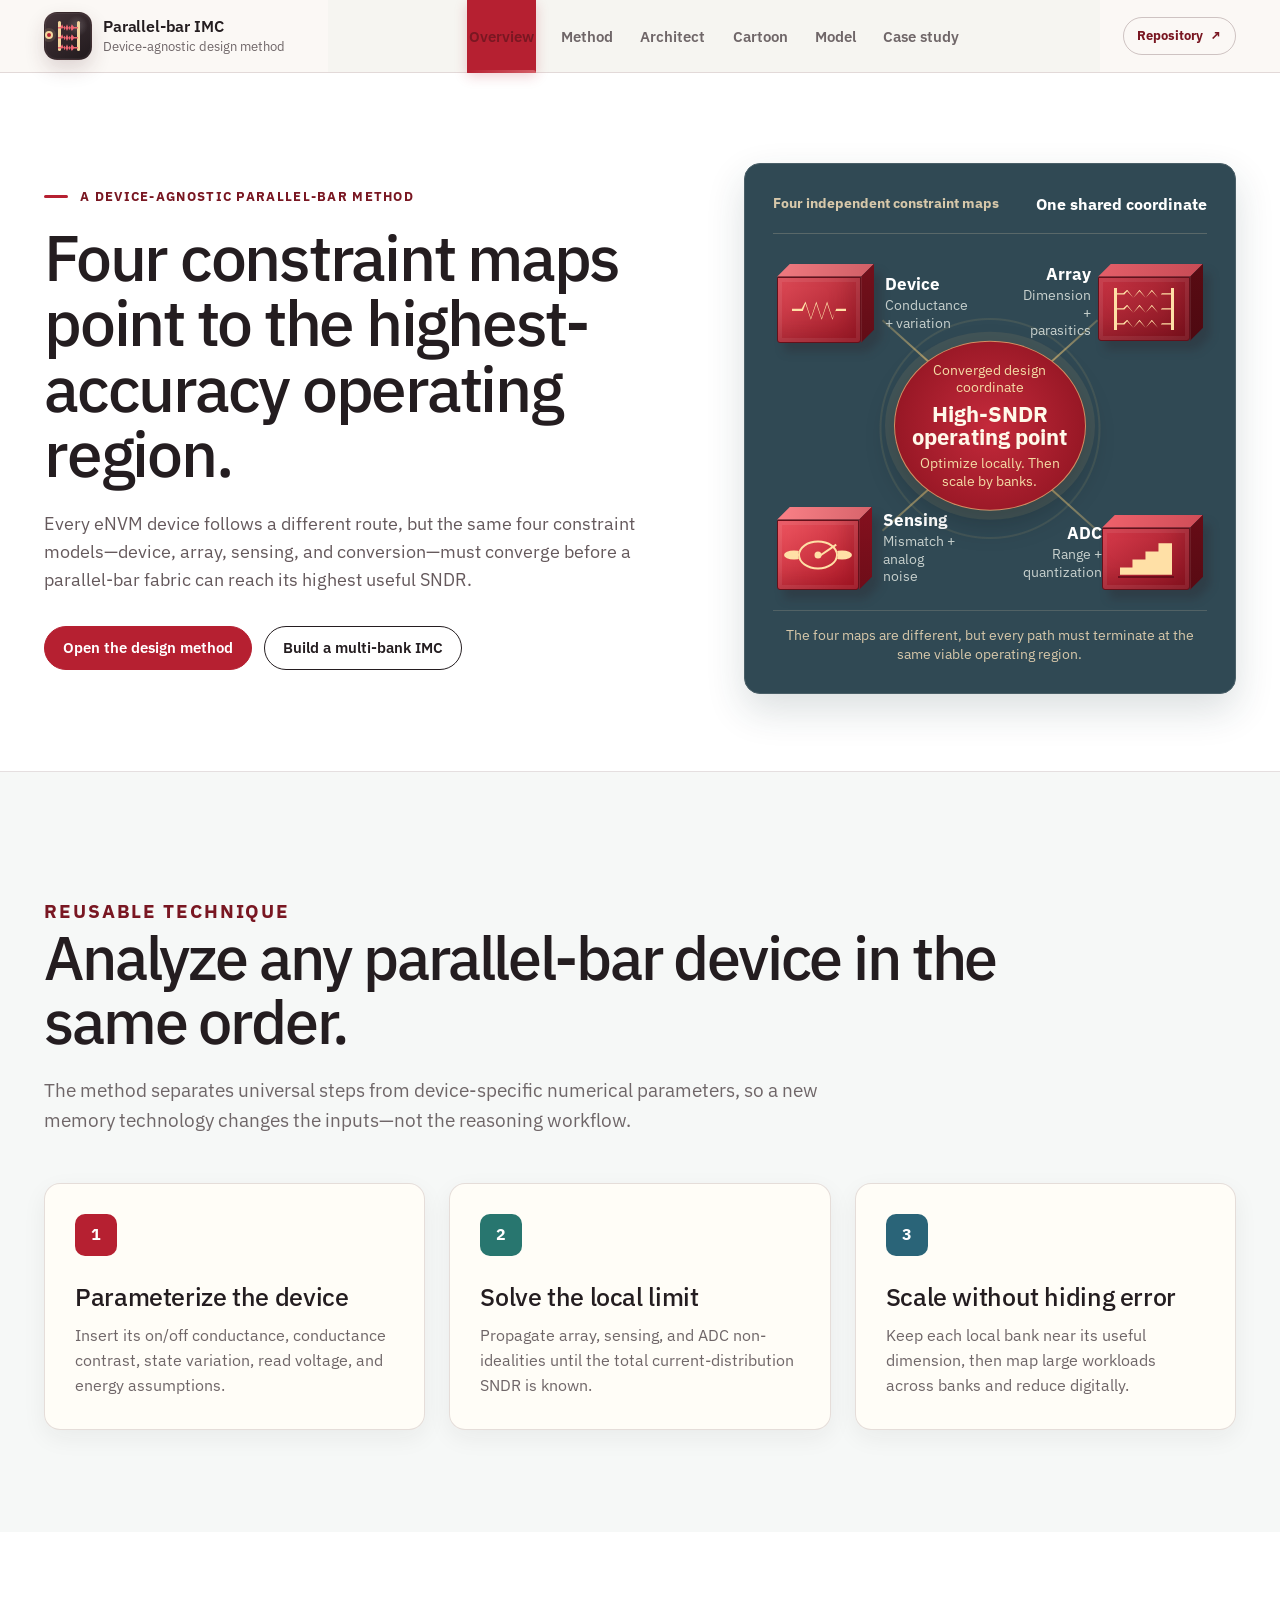
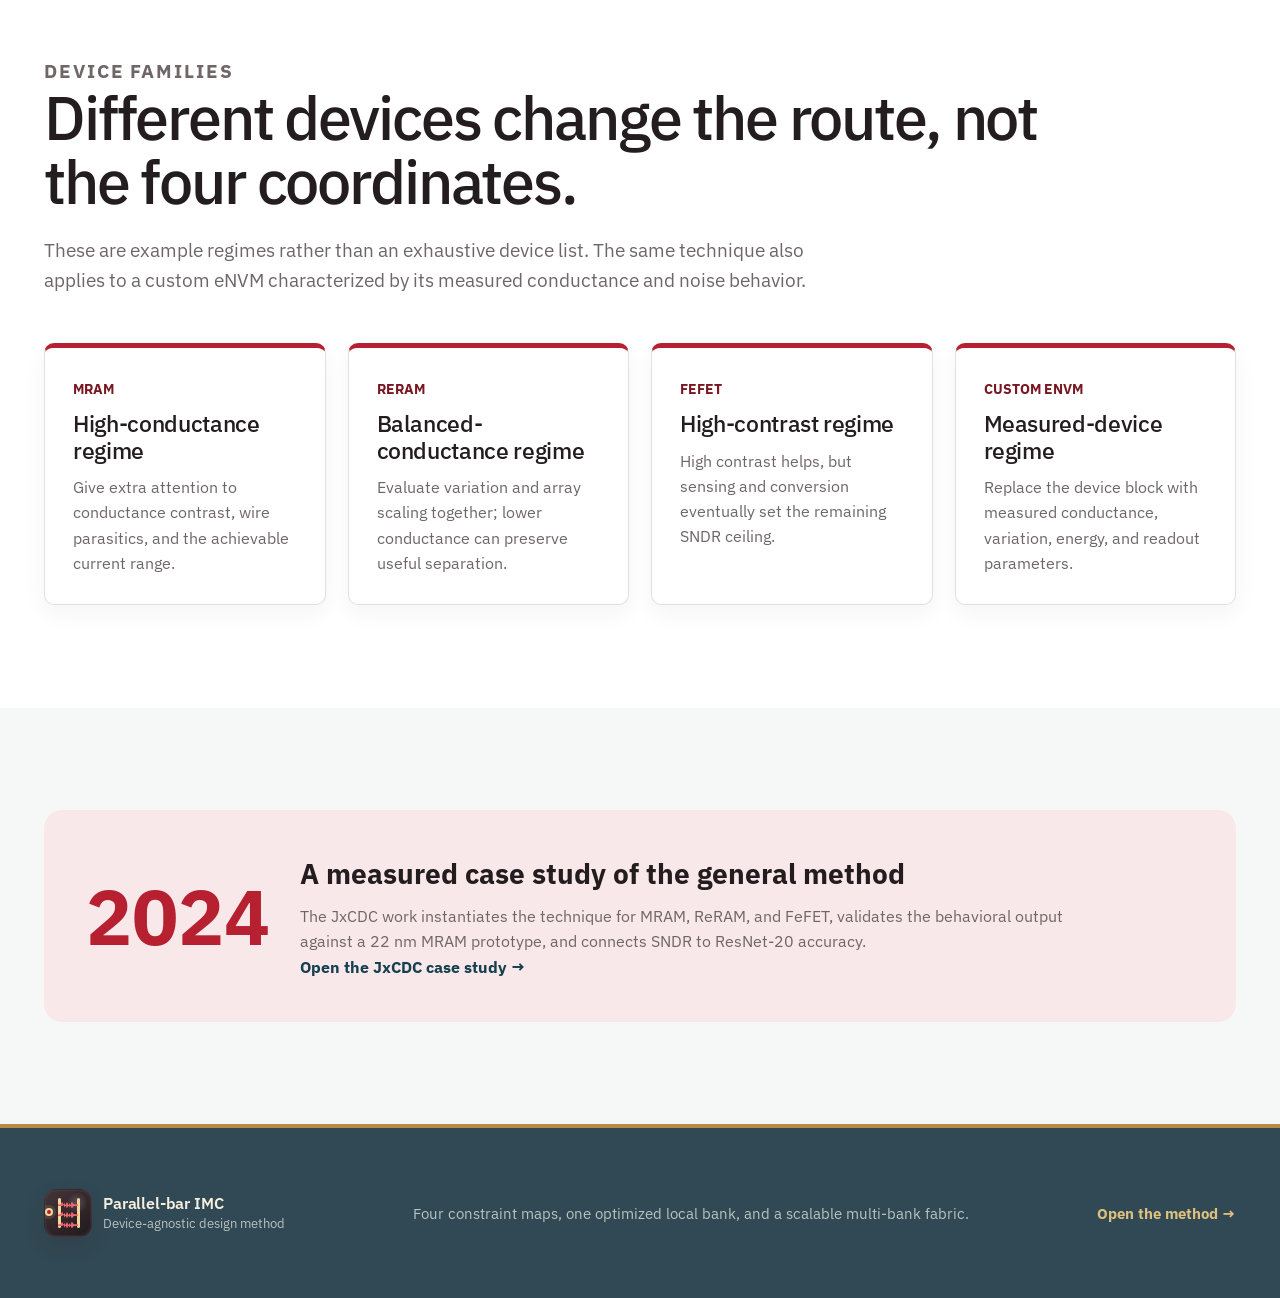
==== commit 03c02c00: "Refresh parallel-bar website interface" ====
--- a/docs/index.html
+++ b/docs/index.html
@@ -3,9 +3,9 @@
   <head>
     <meta charset="utf-8" />
     <meta name="viewport" content="width=device-width, initial-scale=1" />
-    <meta name="theme-color" content="#ffffff" />
+    <meta name="theme-color" content="#fbf8f4" />
     <meta name="description" content="A device-agnostic method for analyzing, optimizing, and scaling resistive parallel-bar in-memory-computing architectures." />
-    <link rel="icon" href="assets/favicon.png" type="image/png" />
+  <link rel="icon" href="assets/parallelbar-emblem.svg" type="image/svg+xml" />
     <link rel="stylesheet" href="styles.css" />
     <script src="app.js" defer></script>
     <title>Parallel-bar IMC · Device-Agnostic Design Method</title>
--- a/docs/styles.css
+++ b/docs/styles.css
@@ -1,3 +1,5 @@
+@import url("https://fonts.googleapis.com/css2?family=IBM+Plex+Sans:ital,wght@0,400;0,500;0,600;1,400&display=swap");
+
 :root {
   --red: #b62031;
   --red-light: #f9e8e9;
@@ -18,7 +20,7 @@
   --stone: #607984;
   --stone-dark: #304954;
   --shadow: 0 14px 32px rgba(41, 32, 20, .09);
-  --sans: Arial, Helvetica, sans-serif;
+  --sans: "IBM Plex Sans", -apple-system, BlinkMacSystemFont, "Segoe UI", sans-serif;
   --container: 1360px;
 }
 
@@ -538,6 +540,306 @@
   *, *::before, *::after { transition-duration: .01ms !important; animation-duration: .01ms !important; animation-iteration-count: 1 !important; }
 }
 
+/* ROBBIN-inspired research interface: Plex typography, underline tabs, and a compact fabric emblem. */
+:root {
+  --ink: #241d20;
+  --muted: #6f6668;
+  --line: rgba(92, 58, 61, .16);
+  --line-dark: rgba(92, 58, 61, .28);
+  --surface: #f6efeb;
+  --white: #fbf8f4;
+  --shadow: 0 20px 56px rgba(80, 27, 35, .09);
+  --container: 1280px;
+}
+
+body {
+  background-color: var(--white);
+  background-image:
+    radial-gradient(circle at 7% 95%, rgba(182, 32, 49, .09), transparent 30%),
+    radial-gradient(circle at 94% 7%, rgba(182, 140, 67, .10), transparent 28%);
+  font-size: 16px;
+  line-height: 1.58;
+  -webkit-font-smoothing: antialiased;
+  text-rendering: optimizeLegibility;
+}
+
+body::after {
+  content: "";
+  position: fixed;
+  z-index: -1;
+  inset: 0;
+  pointer-events: none;
+  opacity: .26;
+  background-image: radial-gradient(circle at 1px 1px, rgba(121, 23, 34, .15) 1px, transparent 0);
+  background-size: 27px 27px;
+  mask-image: linear-gradient(to bottom, #000, transparent 74%);
+}
+
+.container { width: min(var(--container), calc(100% - 88px)); }
+
+.site-header {
+  border-bottom-color: var(--line);
+  background: rgba(251, 248, 244, .9);
+  backdrop-filter: blur(16px);
+}
+
+.header-inner {
+  min-height: 72px;
+  display: grid;
+  grid-template-columns: 260px minmax(0, 1fr) 112px;
+  align-items: center;
+  gap: 24px;
+}
+
+.brand { gap: 11px; }
+.brand > span:last-child { line-height: 1.15; }
+.brand strong { font-size: 16px; font-weight: 600; letter-spacing: -.01em; }
+.brand small { margin-top: 3px; font-size: 13px; }
+
+/* Project emblem: two parallel rails, three resistive rungs, and one output node. */
+.architecture-icon.brand-architecture-icon.parallelbar-icon {
+  position: relative;
+  width: 48px;
+  height: 48px;
+  overflow: hidden;
+  border: 1px solid rgba(92, 58, 61, .28);
+  border-radius: 13px;
+  background:
+    radial-gradient(circle at 70% 28%, rgba(255,255,255,.18), transparent 23%),
+    linear-gradient(145deg, #443439, #211a1d);
+  box-shadow: 0 9px 20px rgba(71, 24, 31, .16), inset 0 0 0 1px rgba(255,255,255,.05);
+}
+
+.architecture-icon.brand-architecture-icon.parallelbar-icon i,
+.architecture-icon.brand-architecture-icon.parallelbar-icon b {
+  position: absolute;
+  z-index: 2;
+  display: block !important;
+  box-shadow: none;
+}
+
+.architecture-icon.brand-architecture-icon.parallelbar-icon i:first-child,
+.architecture-icon.brand-architecture-icon.parallelbar-icon i:nth-child(2) {
+  top: 8px;
+  bottom: 8px;
+  width: 3px;
+  border-radius: 3px;
+  background: #f2d69e;
+}
+
+.architecture-icon.brand-architecture-icon.parallelbar-icon i:first-child { left: 13px; }
+.architecture-icon.brand-architecture-icon.parallelbar-icon i:nth-child(2) { left: 32px; }
+.architecture-icon.brand-architecture-icon.parallelbar-icon i:nth-child(3) { display: none !important; }
+
+.architecture-icon.brand-architecture-icon.parallelbar-icon b {
+  right: 13px;
+  left: 13px;
+  height: 7px;
+  border-radius: 0;
+  background: #ef6672;
+  clip-path: polygon(0 42%, 13% 42%, 21% 4%, 33% 88%, 45% 4%, 57% 88%, 69% 4%, 80% 42%, 100% 42%, 100% 66%, 79% 66%, 69% 100%, 57% 24%, 45% 100%, 33% 24%, 22% 66%, 0 66%);
+}
+
+.architecture-icon.brand-architecture-icon.parallelbar-icon b:nth-of-type(1) { top: 11px; }
+.architecture-icon.brand-architecture-icon.parallelbar-icon b:nth-of-type(2) { top: 21px; }
+.architecture-icon.brand-architecture-icon.parallelbar-icon b:nth-of-type(3) { top: 31px; }
+.architecture-icon.brand-architecture-icon.parallelbar-icon em {
+  position: absolute;
+  z-index: 4;
+  top: 18px;
+  right: 3px;
+  width: 8px;
+  height: 8px;
+  border: 2px solid #f2d69e;
+  border-radius: 50%;
+  background: var(--red);
+  box-shadow: 0 0 0 3px rgba(242, 214, 158, .12);
+}
+.architecture-icon.brand-architecture-icon.parallelbar-icon em::before,
+.architecture-icon.brand-architecture-icon.parallelbar-icon em::after { display: none !important; }
+
+.site-nav {
+  width: 100%;
+  height: 72px;
+  margin: 0;
+  padding: 0;
+  display: flex;
+  align-items: stretch;
+  justify-content: center;
+  gap: clamp(12px, 1.8vw, 28px);
+  border: 0;
+  border-radius: 0;
+  background: transparent;
+}
+
+.site-nav a {
+  position: relative;
+  min-height: 0;
+  padding: 0 2px;
+  display: inline-flex;
+  align-items: center;
+  border-radius: 0;
+  background: transparent;
+  color: var(--muted);
+  font-size: 15px;
+  font-weight: 600;
+  line-height: 1;
+  transition: color .18s ease;
+  white-space: nowrap;
+}
+
+.site-nav a::before { display: none !important; }
+.site-nav a:hover,
+.site-nav a:focus-visible,
+.site-nav a[aria-current="page"] {
+  background: transparent;
+  color: var(--red-dark);
+  box-shadow: none;
+}
+
+.site-nav a[aria-current="page"]::after {
+  content: "";
+  position: absolute;
+  right: 0;
+  bottom: -1px;
+  left: 0;
+  height: 3px;
+  border-radius: 3px 3px 0 0;
+  background: linear-gradient(90deg, var(--red), #d45f68);
+}
+
+.header-repo {
+  min-height: 38px;
+  padding: 0 13px;
+  justify-self: end;
+  border-color: var(--line-dark);
+  border-radius: 999px;
+  color: var(--red-dark);
+  font-size: 13px;
+  font-weight: 700;
+}
+.header-repo:hover,
+.header-repo:focus-visible { border-color: var(--red); background: transparent; color: var(--red); }
+.menu-toggle { display: none !important; }
+
+.page-hero { padding: clamp(66px, 7vw, 96px) 0 clamp(54px, 6vw, 80px); }
+.page-hero-grid { gap: clamp(42px, 6vw, 82px); }
+.page-hero h1,
+.hero h1,
+.section-heading h2,
+.content-copy h2 {
+  font-weight: 500;
+  letter-spacing: -.035em;
+}
+.page-hero h1 { font-size: clamp(44px, 5vw, 68px); line-height: 1.02; }
+.hero-summary { color: #65595c; font-size: 18px; line-height: 1.55; }
+.eyebrow,
+.section-kicker { letter-spacing: .10em; text-transform: uppercase; }
+.eyebrow { font-size: 13px; }
+.eyebrow::before { width: 24px; height: 3px; }
+
+.button {
+  min-height: 44px;
+  padding: 0 18px;
+  border-width: 1px;
+  border-radius: 999px;
+  font-size: 15px;
+  font-weight: 600;
+}
+
+.principle-card,
+.finding-card,
+.device-family-card,
+.coordinate-card,
+.publication,
+.repo-panel,
+.cartoon-stepper,
+.architect-controls,
+.sim-chip,
+.convergence-map {
+  border-color: var(--line);
+  border-radius: 16px;
+  box-shadow: var(--shadow);
+}
+
+.section-tint { background: rgba(246, 239, 235, .66); }
+.principle-card h3,
+.device-family-card h3,
+.coordinate-card h3,
+.method-steps h3 { font-weight: 500; letter-spacing: -.015em; }
+
+@media (max-width: 1160px) {
+  body.menu-open { overflow: auto; }
+  body.menu-open::before { display: none; }
+  .container { width: min(var(--container), calc(100% - 56px)); }
+  .header-inner {
+    min-height: 0;
+    padding-top: 10px;
+    display: grid;
+    grid-template-columns: 1fr auto;
+    gap: 6px 14px;
+  }
+  .brand { grid-column: 1; grid-row: 1; }
+  .header-repo { grid-column: 2; grid-row: 1; display: inline-flex; }
+  .site-nav,
+  .site-nav.open {
+    position: static;
+    grid-column: 1 / -1;
+    grid-row: 2;
+    width: 100%;
+    height: 44px;
+    max-height: none;
+    padding: 0;
+    display: flex;
+    overflow-x: auto;
+    overflow-y: hidden;
+    align-items: stretch;
+    justify-content: flex-start;
+    flex-direction: row;
+    gap: 24px;
+    border: 0;
+    border-radius: 0;
+    background: transparent;
+    box-shadow: none;
+    scrollbar-width: none;
+  }
+  .site-nav::-webkit-scrollbar { display: none; }
+  .site-nav a {
+    min-height: 0;
+    padding: 0 2px;
+    border-radius: 0;
+    background: transparent;
+    font-size: 14px;
+  }
+  .site-nav a:hover,
+  .site-nav a:focus-visible,
+  .site-nav a[aria-current="page"] { background: transparent; color: var(--red-dark); }
+  .site-nav .nav-repository { display: none; }
+}
+
+@media (max-width: 760px) {
+  .container { width: min(var(--container), calc(100% - 36px)); }
+  .brand small { display: block; }
+  .page-hero h1,
+  .hero h1 { font-size: clamp(42px, 12vw, 62px); }
+  .hero-summary { font-size: 17px; }
+}
+
+@media (max-width: 480px) {
+  .header-inner { padding-top: 9px; }
+  .architecture-icon.brand-architecture-icon.parallelbar-icon { width: 42px; height: 42px; }
+  .architecture-icon.brand-architecture-icon.parallelbar-icon i:first-child { left: 11px; }
+  .architecture-icon.brand-architecture-icon.parallelbar-icon i:nth-child(2) { left: 28px; }
+  .architecture-icon.brand-architecture-icon.parallelbar-icon b { right: 11px; left: 11px; }
+  .architecture-icon.brand-architecture-icon.parallelbar-icon b:nth-of-type(1) { top: 9px; }
+  .architecture-icon.brand-architecture-icon.parallelbar-icon b:nth-of-type(2) { top: 18px; }
+  .architecture-icon.brand-architecture-icon.parallelbar-icon b:nth-of-type(3) { top: 27px; }
+  .architecture-icon.brand-architecture-icon.parallelbar-icon em { top: 15px; }
+  .brand strong { font-size: 14px; }
+  .brand small { font-size: 12px; }
+  .header-repo { padding: 0 10px; font-size: 12px; }
+}
+
 /* Standalone parallel-bar identity */
 .site-nav a[aria-current="page"] { background: var(--green); box-shadow: 0 4px 12px rgba(40,118,111,.22); }
 .site-nav a[href="cartoon.html"]::before, .site-nav a[href="index.html#paper"]::before { content: ""; width: 19px; height: 19px; flex-shrink: 0; border: 1px solid var(--line-dark); border-radius: 4px; background-color: #fff; }
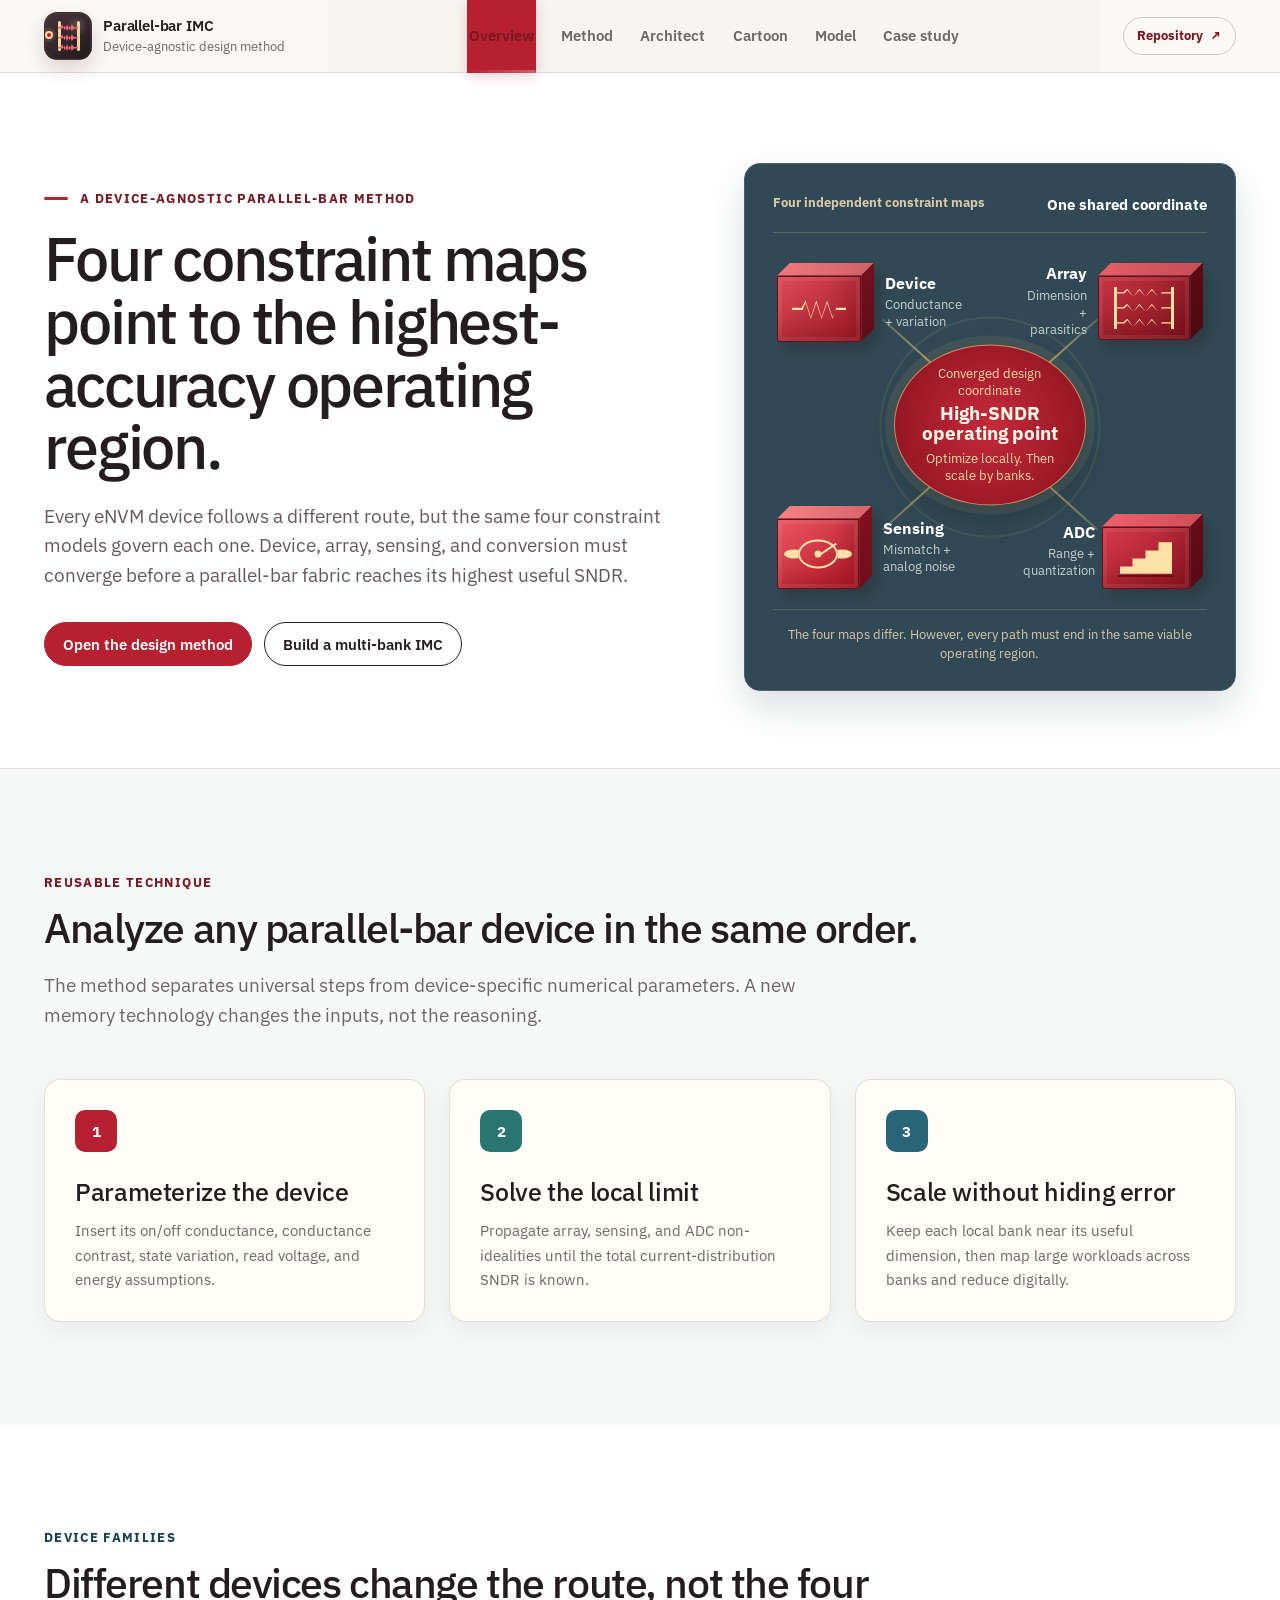
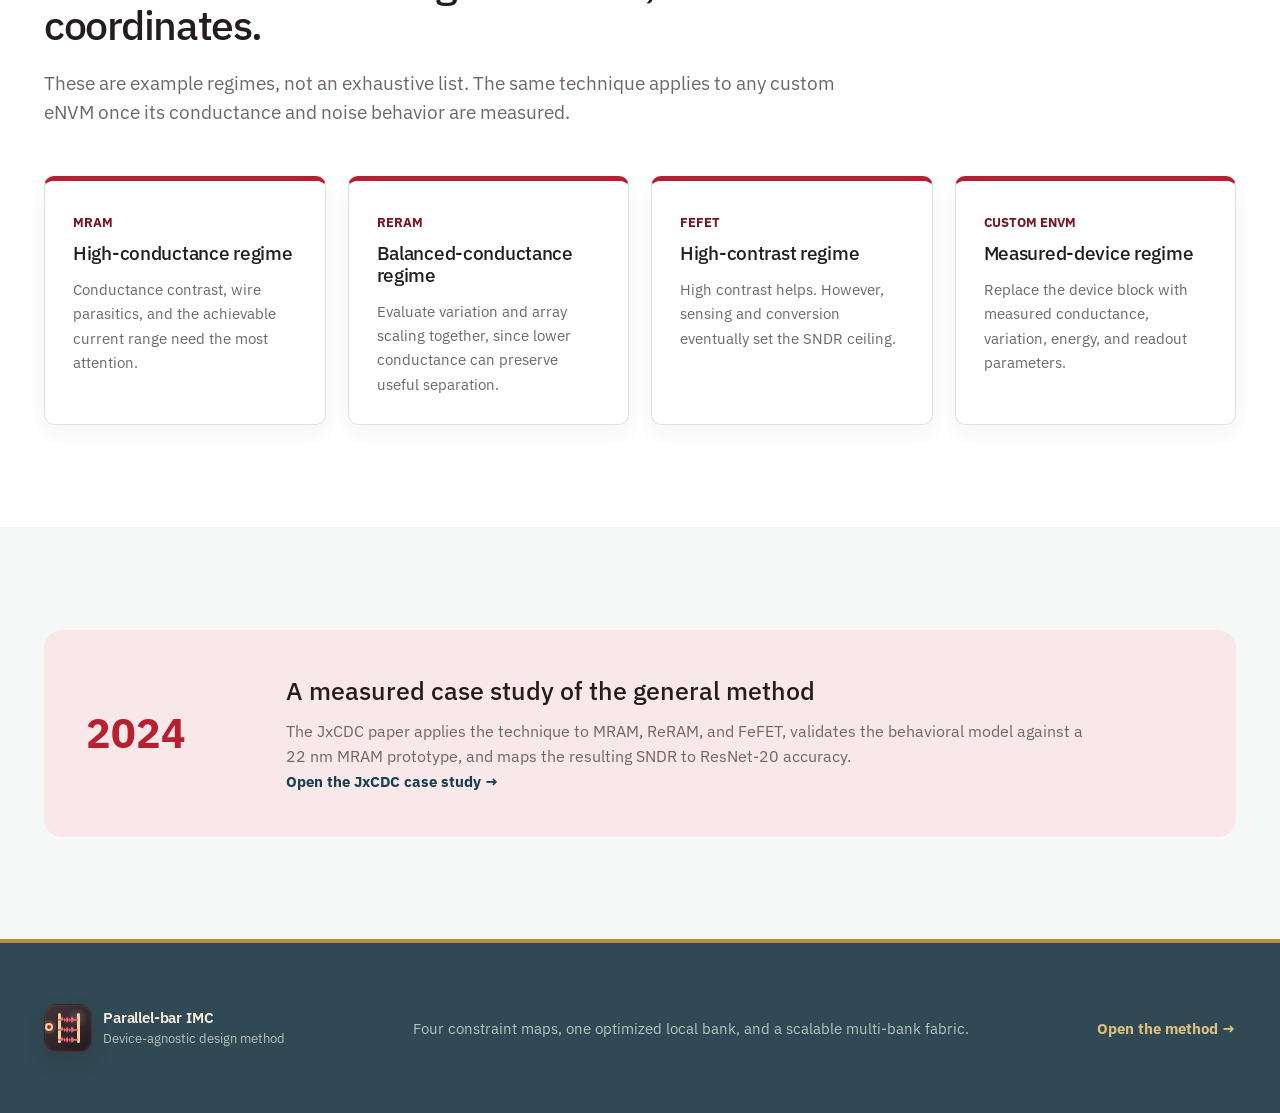
==== commit 687589f5: "Ground the Architect in the case study and tighten site copy Keep the SNDR_d anchors from the paper'" ====
--- a/docs/index.html
+++ b/docs/index.html
@@ -15,7 +15,7 @@
     <header class="site-header"><div class="container header-inner"><a class="brand" href="index.html"><span class="architecture-icon parallelbar-icon brand-architecture-icon" aria-hidden="true"><i></i><i></i><i></i><b></b><b></b><b></b><em></em></span><span><strong>Parallel-bar IMC</strong><small>Device-agnostic design method</small></span></a><button class="menu-toggle" type="button" aria-expanded="false" aria-controls="site-nav">Menu</button><nav id="site-nav" class="site-nav" aria-label="Parallel-bar design method"><a href="index.html" aria-current="page">Overview</a><a href="method.html">Method</a><a href="architect.html">Architect</a><a href="cartoon.html">Cartoon</a><a href="code.html">Model</a><a href="paper.html">Case study</a><a class="nav-repository" href="https://github.com/calmyor/eNVM-IMC-Modeling">Repository <span aria-hidden="true">↗</span></a></nav><a class="header-repo" href="https://github.com/calmyor/eNVM-IMC-Modeling">Repository <span aria-hidden="true">↗</span></a></div></header>
 
     <main id="main">
-      <section class="page-hero route-hero"><div class="container page-hero-grid"><div><p class="eyebrow red">A device-agnostic parallel-bar method</p><h1>Four constraint maps point to the <span class="accent-red">highest-accuracy operating region.</span></h1><p class="hero-summary">Every eNVM device follows a different route, but the same four constraint models—device, array, sensing, and conversion—must converge before a parallel-bar fabric can reach its highest useful SNDR.</p><div class="hero-actions"><a class="button button-red" href="method.html">Open the design method</a><a class="button button-secondary" href="architect.html">Build a multi-bank IMC</a></div></div>
+      <section class="page-hero route-hero"><div class="container page-hero-grid"><div><p class="eyebrow red">A device-agnostic parallel-bar method</p><h1>Four constraint maps point to the <span class="accent-red">highest-accuracy operating region.</span></h1><p class="hero-summary">Every eNVM device follows a different route, but the same four constraint models govern each one. Device, array, sensing, and conversion must converge before a parallel-bar fabric reaches its highest useful SNDR.</p><div class="hero-actions"><a class="button button-red" href="method.html">Open the design method</a><a class="button button-secondary" href="architect.html">Build a multi-bank IMC</a></div></div>
         <aside class="convergence-map" aria-label="Four distinct red technical cuboids for device, array, sensing, and ADC constraints, with directional paths converging on one high-SNDR operating point">
           <div class="convergence-map-head"><span>Four independent constraint maps</span><strong>One shared coordinate</strong></div>
           <div class="convergence-field">
@@ -26,15 +26,15 @@
             <span class="route-vector vector-device" aria-hidden="true"></span><span class="route-vector vector-array" aria-hidden="true"></span><span class="route-vector vector-sensing" aria-hidden="true"></span><span class="route-vector vector-conversion" aria-hidden="true"></span>
             <div class="convergence-target"><span>Converged design coordinate</span><strong>High-SNDR<br />operating point</strong><small>Optimize locally. Then scale by banks.</small></div>
           </div>
-          <p class="convergence-note">The four maps are different, but every path must terminate at the same viable operating region.</p>
+          <p class="convergence-note">The four maps differ. However, every path must end in the same viable operating region.</p>
         </aside>
       </section>
 
-      <section class="section section-tint"><div class="container"><div class="section-heading"><p class="section-kicker red">Reusable technique</p><h2>Analyze any parallel-bar device in the same order.</h2><p>The method separates universal steps from device-specific numerical parameters, so a new memory technology changes the inputs—not the reasoning workflow.</p></div><div class="principle-grid"><article class="principle-card"><span>1</span><h3>Parameterize the device</h3><p>Insert its on/off conductance, conductance contrast, state variation, read voltage, and energy assumptions.</p></article><article class="principle-card"><span>2</span><h3>Solve the local limit</h3><p>Propagate array, sensing, and ADC non-idealities until the total current-distribution SNDR is known.</p></article><article class="principle-card"><span>3</span><h3>Scale without hiding error</h3><p>Keep each local bank near its useful dimension, then map large workloads across banks and reduce digitally.</p></article></div></div></section>
+      <section class="section section-tint"><div class="container"><div class="section-heading"><p class="section-kicker red">Reusable technique</p><h2>Analyze any parallel-bar device in the same order.</h2><p>The method separates universal steps from device-specific numerical parameters. A new memory technology changes the inputs, not the reasoning.</p></div><div class="principle-grid"><article class="principle-card"><span>1</span><h3>Parameterize the device</h3><p>Insert its on/off conductance, conductance contrast, state variation, read voltage, and energy assumptions.</p></article><article class="principle-card"><span>2</span><h3>Solve the local limit</h3><p>Propagate array, sensing, and ADC non-idealities until the total current-distribution SNDR is known.</p></article><article class="principle-card"><span>3</span><h3>Scale without hiding error</h3><p>Keep each local bank near its useful dimension, then map large workloads across banks and reduce digitally.</p></article></div></div></section>
 
-      <section class="section"><div class="container"><div class="section-heading"><p class="section-kicker">Device families</p><h2>Different devices change the route, not the four coordinates.</h2><p>These are example regimes rather than an exhaustive device list. The same technique also applies to a custom eNVM characterized by its measured conductance and noise behavior.</p></div><div class="device-family-grid"><article class="device-family-card"><span>MRAM</span><h3>High-conductance regime</h3><p>Give extra attention to conductance contrast, wire parasitics, and the achievable current range.</p></article><article class="device-family-card"><span>ReRAM</span><h3>Balanced-conductance regime</h3><p>Evaluate variation and array scaling together; lower conductance can preserve useful separation.</p></article><article class="device-family-card"><span>FeFET</span><h3>High-contrast regime</h3><p>High contrast helps, but sensing and conversion eventually set the remaining SNDR ceiling.</p></article><article class="device-family-card"><span>Custom eNVM</span><h3>Measured-device regime</h3><p>Replace the device block with measured conductance, variation, energy, and readout parameters.</p></article></div></div></section>
+      <section class="section"><div class="container"><div class="section-heading"><p class="section-kicker">Device families</p><h2>Different devices change the route, not the four coordinates.</h2><p>These are example regimes, not an exhaustive list. The same technique applies to any custom eNVM once its conductance and noise behavior are measured.</p></div><div class="device-family-grid"><article class="device-family-card"><span>MRAM</span><h3>High-conductance regime</h3><p>Conductance contrast, wire parasitics, and the achievable current range need the most attention.</p></article><article class="device-family-card"><span>ReRAM</span><h3>Balanced-conductance regime</h3><p>Evaluate variation and array scaling together, since lower conductance can preserve useful separation.</p></article><article class="device-family-card"><span>FeFET</span><h3>High-contrast regime</h3><p>High contrast helps. However, sensing and conversion eventually set the SNDR ceiling.</p></article><article class="device-family-card"><span>Custom eNVM</span><h3>Measured-device regime</h3><p>Replace the device block with measured conductance, variation, energy, and readout parameters.</p></article></div></div></section>
 
-      <section class="section section-tint"><div class="container"><div class="result-banner red"><div class="result-number">2024</div><div><h2>A measured case study of the general method</h2><p>The JxCDC work instantiates the technique for MRAM, ReRAM, and FeFET, validates the behavioral output against a 22 nm MRAM prototype, and connects SNDR to ResNet-20 accuracy.</p><a class="text-link" href="paper.html">Open the JxCDC case study →</a></div></div></div></section>
+      <section class="section section-tint"><div class="container"><div class="result-banner red"><div class="result-number">2024</div><div><h2>A measured case study of the general method</h2><p>The JxCDC paper applies the technique to MRAM, ReRAM, and FeFET, validates the behavioral model against a 22 nm MRAM prototype, and maps the resulting SNDR to ResNet-20 accuracy.</p><a class="text-link" href="paper.html">Open the JxCDC case study →</a></div></div></div></section>
     </main>
 
     <footer class="site-footer"><div class="container footer-inner"><a class="brand" href="index.html"><span class="architecture-icon parallelbar-icon brand-architecture-icon" aria-hidden="true"><i></i><i></i><i></i><b></b><b></b><b></b><em></em></span><span><strong>Parallel-bar IMC</strong><small>Device-agnostic design method</small></span></a><p>Four constraint maps, one optimized local bank, and a scalable multi-bank fabric.</p><a class="footer-link" href="method.html">Open the method →</a></div></footer>
--- a/docs/styles.css
+++ b/docs/styles.css
@@ -1,6 +1,15 @@
-@import url("https://fonts.googleapis.com/css2?family=IBM+Plex+Sans:ital,wght@0,400;0,500;0,600;1,400&display=swap");
+@import url("https://fonts.googleapis.com/css2?family=IBM+Plex+Sans:ital,wght@0,400;0,500;0,600;0,700;1,400&display=swap");
 
 :root {
+  /* Type scale shared with the HOTSPOT project site */
+  --text-2xs: 0.74rem;
+  --text-xs: 0.84rem;
+  --text-sm: 0.96rem;
+  --text-base: 1rem;
+  --text-lg: 1.18rem;
+  --text-xl: 1.55rem;
+  --text-2xl: clamp(2.2rem, 3.2vw, 3.2rem);
+  --text-hero: clamp(2.6rem, 4.8vw, 4.3rem);
   --red: #b62031;
   --red-light: #f9e8e9;
   --red-dark: #791722;
@@ -26,7 +35,7 @@
 
 * { box-sizing: border-box; }
 html { scroll-behavior: smooth; }
-body { margin: 0; background-color: var(--white); background-image: radial-gradient(circle at 14% 8%, rgba(182, 140, 67, .08), transparent 27%), linear-gradient(rgba(74, 57, 30, .025) 1px, transparent 1px), linear-gradient(90deg, rgba(74, 57, 30, .025) 1px, transparent 1px); background-size: auto, 44px 44px, 44px 44px; color: var(--ink); font-family: var(--sans); font-size: 18px; line-height: 1.58; }
+body { margin: 0; background-color: var(--white); background-image: radial-gradient(circle at 14% 8%, rgba(182, 140, 67, .08), transparent 27%), linear-gradient(rgba(74, 57, 30, .025) 1px, transparent 1px), linear-gradient(90deg, rgba(74, 57, 30, .025) 1px, transparent 1px); background-size: auto, 44px 44px, 44px 44px; color: var(--ink); font-family: var(--sans); font-size: var(--text-base); line-height: 1.55; -webkit-font-smoothing: antialiased; }
 body.menu-open { overflow: hidden; }
 body.menu-open::before { content: ""; position: fixed; z-index: 40; inset: 78px 0 0; background: rgba(32, 36, 40, .22); backdrop-filter: blur(2px); }
 a { color: inherit; text-decoration: none; }
@@ -34,8 +43,9 @@
 img { display: block; max-width: 100%; }
 figure { margin: 0; }
 p { margin-top: 0; }
-
-.skip-link { position: fixed; z-index: 100; top: 12px; left: 12px; padding: 12px 18px; transform: translateY(-170%); background: var(--red); color: #fff; font-size: 16px; font-weight: 700; }
+h1, h2, h3, h4 { font-weight: 500; }
+
+.skip-link { position: fixed; z-index: 100; top: 12px; left: 12px; padding: 12px 18px; transform: translateY(-170%); background: var(--red); color: #fff; font-size: var(--text-sm); font-weight: 700; }
 .skip-link:focus { transform: none; }
 .container { width: min(var(--container), calc(100% - 96px)); margin-inline: auto; }
 
@@ -50,10 +60,10 @@
 .imc-mark i:nth-child(2) { top: 20px; width: 14px; transform: rotate(-6deg); }
 .imc-mark i:nth-child(3) { top: 29px; width: 21px; transform: rotate(5deg); }
 .brand > span:last-child { display: flex; flex-direction: column; }
-.brand strong { font-size: 16px; line-height: 1.25; letter-spacing: .01em; }
-.brand small { color: var(--muted); font-size: 14px; line-height: 1.3; }
+.brand strong { font-size: var(--text-sm); line-height: 1.25; letter-spacing: .01em; }
+.brand small { color: var(--muted); font-size: var(--text-xs); line-height: 1.3; }
 .site-nav { margin: 0 auto; padding: 5px; display: flex; align-items: center; gap: 2px; border: 1px solid var(--line); border-radius: 999px; background: rgba(243, 236, 220, .82); }
-.site-nav a { min-height: 38px; padding: 8px 11px; display: inline-flex; align-items: center; gap: 7px; border-radius: 999px; color: #454c52; font-size: 15px; font-weight: 700; line-height: 1; transition: background .18s ease, color .18s ease, box-shadow .18s ease; }
+.site-nav a { min-height: 38px; padding: 8px 11px; display: inline-flex; align-items: center; gap: 7px; border-radius: 999px; color: #454c52; font-size: var(--text-sm); font-weight: 700; line-height: 1; transition: background .18s ease, color .18s ease, box-shadow .18s ease; }
 .site-nav a[href="index.html"]::before, .site-nav a[href="architect.html"]::before, .site-nav a[href="crossbar.html"]::before, .site-nav a[href="parallelbar.html"]::before, .site-nav a[href="findings.html"]::before, .site-nav a[href="code.html"]::before, .site-nav a[href="papers.html"]::before { content: ""; width: 19px; height: 19px; flex-shrink: 0; border: 1px solid var(--line-dark); border-radius: 4px; background-color: #fff; }
 .site-nav a[href="index.html"]::before { border-color: var(--stone-dark); background-color: var(--stone); background-image: linear-gradient(rgba(225,199,142,.75), rgba(225,199,142,.75)), linear-gradient(rgba(225,199,142,.6), rgba(225,199,142,.6)), linear-gradient(var(--red), var(--red)); background-size: 9px 2px, 6px 2px, 4px 4px; background-position: 3px 5px, 7px 10px, 11px 2px; background-repeat: no-repeat; }
 .site-nav a[href="architect.html"]::before { border-color: var(--green-dark); background-color: var(--green-light); background-image: linear-gradient(var(--green), var(--green)), linear-gradient(var(--blue), var(--blue)), linear-gradient(var(--blue), var(--blue)), linear-gradient(var(--blue), var(--blue)), linear-gradient(var(--blue), var(--blue)); background-size: 13px 2px, 5px 5px, 5px 5px, 5px 5px, 5px 5px; background-position: center, 3px 3px, 11px 3px, 3px 11px, 11px 11px; background-repeat: no-repeat; }
@@ -65,14 +75,14 @@
 .site-nav a:hover, .site-nav a:focus-visible { background: #fff; color: var(--blue-dark); }
 .site-nav a[aria-current="page"] { background: var(--red); color: #fff; box-shadow: 0 4px 12px rgba(182, 32, 49, .22); }
 .site-nav .nav-repository { display: none; }
-.header-repo { min-height: 42px; padding: 0 15px; display: inline-flex; align-items: center; gap: 7px; border: 1px solid var(--ink); border-radius: 7px; font-size: 15px; font-weight: 700; white-space: nowrap; }
+.header-repo { min-height: 42px; padding: 0 15px; display: inline-flex; align-items: center; gap: 7px; border: 1px solid var(--ink); border-radius: 7px; font-size: var(--text-sm); font-weight: 700; white-space: nowrap; }
 .header-repo:hover, .header-repo:focus-visible { background: var(--ink); color: #fff; }
-.menu-toggle { position: relative; min-height: 42px; margin-left: auto; padding: 9px 13px; display: none; align-items: center; gap: 10px; border: 1px solid var(--line-dark); border-radius: 999px; background: #fff; font-size: 15px; font-weight: 700; }
+.menu-toggle { position: relative; min-height: 42px; margin-left: auto; padding: 9px 13px; display: none; align-items: center; gap: 10px; border: 1px solid var(--line-dark); border-radius: 999px; background: #fff; font-size: var(--text-sm); font-weight: 700; }
 .menu-toggle::before { content: ""; width: 17px; height: 2px; border-radius: 2px; background: currentColor; box-shadow: 0 -5px currentColor, 0 5px currentColor; transition: transform .18s ease, box-shadow .18s ease; }
 .menu-toggle[aria-expanded="true"]::before { transform: rotate(45deg); box-shadow: none; }
 .menu-toggle[aria-expanded="true"]::after { content: ""; position: absolute; left: 13px; width: 17px; height: 2px; transform: rotate(-45deg); border-radius: 2px; background: currentColor; }
 
-.eyebrow { margin: 0 0 18px; display: flex; align-items: center; gap: 12px; color: var(--blue-dark); font-size: 18px; font-weight: 700; letter-spacing: .02em; }
+.eyebrow { margin: 0 0 18px; display: flex; align-items: center; gap: 12px; color: var(--blue-dark); font-size: var(--text-xs); font-weight: 700; letter-spacing: .10em; text-transform: uppercase; }
 .eyebrow::before { content: ""; width: 30px; height: 4px; border-radius: 4px; background: var(--blue); }
 .eyebrow.red { color: var(--red-dark); }
 .eyebrow.red::before { background: var(--red); }
@@ -82,15 +92,15 @@
 .hero > .container, .page-hero > .container, .section > .container { position: relative; z-index: 1; }
 .hero { padding: clamp(72px, 8vw, 118px) 0; }
 .hero-grid { min-height: 580px; display: grid; grid-template-columns: minmax(0, .92fr) minmax(500px, 1.08fr); gap: clamp(52px, 7vw, 104px); align-items: center; }
-.hero h1, .page-hero h1, .section-heading h2, .content-copy h2 { font-family: var(--sans); font-weight: 700; }
-.hero h1 { max-width: 830px; margin: 0 0 26px; font-size: clamp(58px, 6vw, 92px); line-height: .98; letter-spacing: -.045em; }
+.hero h1, .page-hero h1, .section-heading h2, .content-copy h2 { font-family: var(--sans); font-weight: 500; }
+.hero h1 { max-width: 830px; margin: 0 0 26px; font-size: var(--text-hero); line-height: .98; letter-spacing: -.045em; }
 .hero h1 .accent-red { color: var(--red); }
 .hero h1 .accent-green { color: var(--green); }
 .hero h1 .accent-blue { color: var(--blue); }
-.hero-summary { max-width: 760px; margin-bottom: 0; color: var(--muted); font-size: 20px; line-height: 1.55; }
-.hero-authors { margin: 22px 0 0; font-size: 16px; font-weight: 700; }
+.hero-summary { max-width: 760px; margin-bottom: 0; color: var(--muted); font-size: var(--text-lg); line-height: 1.55; }
+.hero-authors { margin: 22px 0 0; font-size: var(--text-sm); font-weight: 700; }
 .hero-actions { margin-top: 32px; display: flex; flex-wrap: wrap; gap: 12px; }
-.button { min-height: 50px; padding: 0 21px; display: inline-flex; align-items: center; justify-content: center; gap: 8px; border: 2px solid var(--blue); border-radius: 7px; font-size: 16px; font-weight: 700; transition: transform .18s ease, background .18s ease, color .18s ease, box-shadow .18s ease; }
+.button { min-height: 50px; padding: 0 21px; display: inline-flex; align-items: center; justify-content: center; gap: 8px; border: 2px solid var(--blue); border-radius: 7px; font-size: var(--text-sm); font-weight: 700; transition: transform .18s ease, background .18s ease, color .18s ease, box-shadow .18s ease; }
 .button:hover, .button:focus-visible { transform: translateY(-2px); box-shadow: 0 8px 18px rgba(32, 36, 40, .12); }
 .button-primary { background: var(--blue); color: #fff; }
 .button-primary:hover, .button-primary:focus-visible { background: var(--blue-dark); border-color: var(--blue-dark); }
@@ -100,7 +110,7 @@
 .button-red:hover, .button-red:focus-visible { border-color: var(--red-dark); background: var(--red-dark); }
 .button-green { border-color: var(--green); background: var(--green); color: #fff; }
 .button-green:hover, .button-green:focus-visible { border-color: var(--green-dark); background: var(--green-dark); }
-.text-link { display: inline-flex; align-items: center; gap: 7px; color: var(--blue-dark); font-size: 16px; font-weight: 700; }
+.text-link { display: inline-flex; align-items: center; gap: 7px; color: var(--blue-dark); font-size: var(--text-sm); font-weight: 700; }
 .text-link:hover, .text-link:focus-visible { text-decoration: underline; text-underline-offset: 4px; }
 
 .system-visual { min-height: 540px; padding: 28px; border: 1px solid var(--line); border-radius: 18px; background: var(--surface); box-shadow: var(--shadow); }
@@ -118,15 +128,15 @@
 .knowledge-face { position: absolute; z-index: 2; top: 26px; left: 0; width: 104px; height: 104px; padding: 16px 10px 14px; display: grid; align-content: center; overflow: hidden; border: 3px solid #9db0b7; border-radius: 2px; background: linear-gradient(145deg, #8ba0a8 0 9%, #6f8791 9% 82%, #5d7680 82%); color: #f2f5f1; text-align: center; text-shadow: 0 1px 0 #35505b; box-shadow: inset 0 0 0 2px rgba(236,243,239,.14); }
 .knowledge-face::before { content: ""; position: absolute; inset: 8px; border: 1px solid rgba(230,239,236,.18); pointer-events: none; }
 .knowledge-face strong, .knowledge-face small { position: relative; z-index: 1; max-width: 100%; overflow-wrap: anywhere; }
-.knowledge-face strong { font-size: 14px; line-height: 1.08; }
-.knowledge-face small { margin-top: 5px; color: #dce5e1; font-size: 14px; font-weight: 700; line-height: 1.12; letter-spacing: 0; }
+.knowledge-face strong { font-size: var(--text-xs); line-height: 1.08; }
+.knowledge-face small { margin-top: 5px; color: #dce5e1; font-size: var(--text-xs); font-weight: 700; line-height: 1.12; letter-spacing: 0; }
 .ks-1 { top: 18px; left: 8px; }
 .ks-2 { top: 18px; right: 8px; }
 .ks-3 { bottom: 10px; left: 8px; }
 .ks-4 { right: 8px; bottom: 10px; }
 .guide-stone { position: absolute; z-index: 2; width: 128px; display: grid; justify-items: center; color: #f7efdf; text-align: center; }
-.guide-stone strong { margin-top: 10px; font-size: 15px; line-height: 1.1; }
-.guide-stone small { margin-top: 5px; color: #d7c8aa; font-size: 14px; line-height: 1.2; }
+.guide-stone strong { margin-top: 10px; font-size: var(--text-sm); line-height: 1.1; }
+.guide-stone small { margin-top: 5px; color: #d7c8aa; font-size: var(--text-xs); line-height: 1.2; }
 .stone-north { top: 14px; left: 50%; transform: translateX(-50%); }
 .stone-east { top: 50%; right: 0; transform: translateY(-50%); }
 .stone-south { bottom: 12px; left: 50%; transform: translateX(-50%); }
@@ -147,19 +157,19 @@
 .glyph-conversion .stone-front i:nth-child(2) { left: 25px; height: 19px; }
 .glyph-conversion .stone-front i:nth-child(3) { left: 37px; height: 29px; }
 .map-coordinate { position: absolute; z-index: 3; top: 50%; left: 50%; width: 250px; min-height: 204px; padding: 16px 20px; display: grid; place-content: center; justify-items: center; transform: translate(-50%, -50%) rotate(-2deg); border: 1px solid #d6b66f; outline: 5px double rgba(214,182,111,.26); background: #f3e7cc; color: var(--ink); text-align: center; box-shadow: 0 14px 30px rgba(0,0,0,.24); }
-.map-coordinate span { color: var(--red-dark); font-family: var(--sans); font-size: 14px; font-weight: 700; letter-spacing: .06em; }
-.map-coordinate strong { margin: 4px 0; color: var(--red); font-size: 28px; line-height: 1; }
-.map-coordinate small { max-width: 150px; color: var(--muted); font-family: var(--sans); font-size: 14px; line-height: 1.3; }
+.map-coordinate span { color: var(--red-dark); font-family: var(--sans); font-size: var(--text-xs); font-weight: 700; letter-spacing: .06em; }
+.map-coordinate strong { margin: 4px 0; color: var(--red); font-size: var(--text-xl); line-height: 1; }
+.map-coordinate small { max-width: 150px; color: var(--muted); font-family: var(--sans); font-size: var(--text-xs); line-height: 1.3; }
 .coordinate-fabrics { margin-bottom: 9px; display: flex; align-items: center; gap: 9px; }
-.coordinate-fabrics .coordinate-link { color: var(--gold); font-size: 16px; letter-spacing: 0; }
+.coordinate-fabrics .coordinate-link { color: var(--gold); font-size: var(--text-sm); letter-spacing: 0; }
 .architecture-icon.atlas-icon { width: 66px; height: 66px; margin: 0; border-radius: 8px; box-shadow: none; }
 .signal-atlas .visual-caption { border: 1px solid rgba(205,174,111,.2); background: rgba(255,255,255,.06); color: #cfc3aa; }
 .signal-atlas .visual-caption strong { color: #fff; }
-.visual-head { display: flex; align-items: center; justify-content: space-between; gap: 20px; padding-bottom: 20px; border-bottom: 1px solid var(--line); color: var(--muted); font-size: 14px; font-weight: 700; }
+.visual-head { display: flex; align-items: center; justify-content: space-between; gap: 20px; padding-bottom: 20px; border-bottom: 1px solid var(--line); color: var(--muted); font-size: var(--text-xs); font-weight: 700; }
 .architecture-symbol { min-height: 335px; padding: 45px 22px 28px; display: grid; grid-template-columns: 1fr 70px 1fr; align-items: center; gap: 16px; }
 .symbol-block { min-height: 245px; padding: 22px; display: flex; flex-direction: column; justify-content: space-between; border: 1px solid var(--line-dark); border-radius: 16px; background: #fff; }
-.symbol-block strong { font-size: 24px; }
-.symbol-block small { color: var(--muted); font-size: 14px; }
+.symbol-block strong { font-size: var(--text-xl); }
+.symbol-block small { color: var(--muted); font-size: var(--text-xs); }
 .architecture-icon { position: relative; width: 140px; height: 140px; margin: 24px auto 4px; display: block; overflow: hidden; border: 1px solid var(--line-dark); border-radius: 24px; background: #fff; box-shadow: 0 9px 24px rgba(32,36,40,.07); }
 .architecture-icon i, .architecture-icon b { position: absolute; display: block; border-radius: 4px; }
 
@@ -197,28 +207,28 @@
 .icon-title-row { display: flex; align-items: center; gap: 20px; }
 .icon-title-row .architecture-icon { margin: 0; flex-shrink: 0; }
 .page-stat-card .architecture-icon { margin: 0 0 28px; }
-.symbol-arrow { display: grid; place-items: center; color: var(--green); font-size: 42px; font-weight: 700; }
-.visual-caption { margin: 0; padding: 20px; border-radius: 12px; background: #fff; color: var(--muted); font-size: 16px; }
+.symbol-arrow { display: grid; place-items: center; color: var(--green); font-size: var(--text-2xl); font-weight: 700; }
+.visual-caption { margin: 0; padding: 20px; border-radius: 12px; background: #fff; color: var(--muted); font-size: var(--text-sm); }
 .visual-caption strong { color: var(--ink); }
 
 .page-hero { padding: clamp(68px, 7vw, 104px) 0 clamp(52px, 6vw, 84px); border-bottom: 1px solid var(--line); }
 .page-hero-grid { display: grid; grid-template-columns: minmax(0, .95fr) minmax(430px, .75fr); gap: clamp(44px, 7vw, 100px); align-items: center; }
-.page-hero h1 { max-width: 900px; margin: 0 0 24px; font-size: clamp(54px, 5.8vw, 88px); line-height: 1; letter-spacing: -.05em; }
+.page-hero h1 { max-width: 900px; margin: 0 0 24px; font-size: var(--text-hero); line-height: 1; letter-spacing: -.05em; }
 .page-hero .hero-summary { max-width: 820px; }
 .page-stat-card { position: relative; padding: 38px; overflow: hidden; border: 1px solid var(--line); border-radius: 14px; background: rgba(255,253,247,.94); color: var(--ink); box-shadow: var(--shadow); }
 .page-stat-card::before, .page-stat-card::after { display: none; }
-.page-stat-card > span { color: var(--muted); font-size: 14px; font-weight: 700; }
-.page-stat-card strong { margin: 13px 0 8px; display: block; color: #f2cf84; font-size: clamp(44px, 5vw, 68px); line-height: 1; }
-.page-stat-card p { margin: 0; color: var(--muted); font-size: 16px; }
+.page-stat-card > span { color: var(--muted); font-size: var(--text-xs); font-weight: 700; }
+.page-stat-card strong { margin: 13px 0 8px; display: block; color: #f2cf84; font-size: var(--text-2xl); line-height: 1; }
+.page-stat-card p { margin: 0; color: var(--muted); font-size: var(--text-sm); }
 .page-stat-card.red strong { color: #ff9a9e; }
 .page-stat-card.green strong { color: #91dfc6; }
 
 .section { padding: clamp(76px, 8vw, 126px) 0; }
 .section-tint { background: var(--surface); }
 .section-heading { max-width: 1000px; margin-bottom: 48px; }
-.section-heading h2 { margin: 0; font-size: clamp(44px, 4.8vw, 72px); line-height: 1.03; letter-spacing: -.045em; }
-.section-heading p { max-width: 820px; margin: 22px 0 0; color: var(--muted); font-size: 19px; }
-.section-kicker { margin: 0 0 14px; color: var(--blue-dark); font-size: 18px; font-weight: 700; }
+.section-heading h2 { margin: 0; font-size: var(--text-2xl); line-height: 1.03; letter-spacing: -.045em; }
+.section-heading p:not(.section-kicker) { max-width: 820px; margin: 22px 0 0; color: var(--muted); font-size: var(--text-lg); }
+.section-kicker { margin: 0 0 14px; color: var(--blue-dark); font-size: var(--text-xs); font-weight: 700; }
 .section-kicker.red { color: var(--red-dark); }
 .section-kicker.green { color: var(--green-dark); }
 
@@ -226,22 +236,22 @@
 .project-card { min-height: 490px; padding: 34px; display: flex; flex-direction: column; border: 1px solid var(--line); border-radius: 10px; background: rgba(255, 253, 247, .92); box-shadow: 0 10px 26px rgba(41, 32, 20, .07); }
 .project-card.red { border-top: 6px solid var(--red); }
 .project-card.blue { border-top: 6px solid var(--blue); }
-.card-meta { margin-bottom: 32px; display: flex; justify-content: space-between; gap: 20px; color: var(--muted); font-size: 14px; font-weight: 700; }
-.project-card h2, .project-card h3 { margin: 0 0 16px; font-size: clamp(30px, 3vw, 42px); line-height: 1.08; letter-spacing: -.03em; }
+.card-meta { margin-bottom: 32px; display: flex; justify-content: space-between; gap: 20px; color: var(--muted); font-size: var(--text-xs); font-weight: 700; }
+.project-card h2, .project-card h3 { margin: 0 0 16px; font-size: var(--text-xl); line-height: 1.08; letter-spacing: -.03em; }
 .project-card p { color: var(--muted); }
 .card-points { margin: 10px 0 30px; padding: 0; list-style: none; }
-.card-points li { position: relative; padding: 10px 0 10px 25px; border-top: 1px solid var(--line); font-size: 16px; }
+.card-points li { position: relative; padding: 10px 0 10px 25px; border-top: 1px solid var(--line); font-size: var(--text-sm); }
 .card-points li::before { content: ""; position: absolute; top: 18px; left: 2px; width: 9px; height: 9px; transform: rotate(45deg); border: 1px solid var(--green-dark); background: var(--green); }
 .project-card .button { margin-top: auto; align-self: flex-start; }
 
 .principle-grid, .finding-cards, .code-grid { display: grid; grid-template-columns: repeat(3, 1fr); gap: 24px; }
 .principle-card, .finding-card, .code-card { padding: 30px; border: 1px solid var(--line); border-radius: 8px; background: rgba(255, 253, 247, .94); }
-.principle-card span, .finding-card span, .code-card span { width: 42px; height: 42px; margin-bottom: 26px; display: grid; place-items: center; border-radius: 10px; color: #fff; font-size: 16px; font-weight: 700; }
+.principle-card span, .finding-card span, .code-card span { width: 42px; height: 42px; margin-bottom: 26px; display: grid; place-items: center; border-radius: 10px; color: #fff; font-size: var(--text-sm); font-weight: 700; }
 .principle-card:nth-child(1) span, .finding-card:nth-child(1) span { background: var(--red); }
 .principle-card:nth-child(2) span, .finding-card:nth-child(2) span { background: var(--green); }
 .principle-card:nth-child(3) span, .finding-card:nth-child(3) span { background: var(--blue); }
-.principle-card h3, .finding-card h3, .code-card h3 { margin: 0 0 12px; font-size: 25px; line-height: 1.16; }
-.principle-card p, .finding-card p, .code-card p { margin: 0; color: var(--muted); font-size: 16px; }
+.principle-card h3, .finding-card h3, .code-card h3 { margin: 0 0 12px; font-size: var(--text-xl); line-height: 1.16; }
+.principle-card p, .finding-card p, .code-card p { margin: 0; color: var(--muted); font-size: var(--text-sm); }
 .four-guide-cards { grid-template-columns: repeat(4, 1fr); gap: 28px; }
 .four-guide-cards .finding-card { min-height: 350px; padding: 32px; border-color: #445259; background: linear-gradient(145deg, #324249, var(--stone-dark)); color: #fff; box-shadow: 4px 5px 0 rgba(17,28,33,.1); }
 .four-guide-cards .finding-card span { border: 2px solid #721722; border-radius: 4px; background: linear-gradient(135deg, #d04b55, var(--red) 62%, #741722); box-shadow: 4px 4px 0 rgba(0,0,0,.2), inset 0 0 0 2px rgba(255,255,255,.08); }
@@ -257,7 +267,7 @@
 .four-guide-cards .glyph-conversion .guide-card-face::after { content: ""; position: absolute; left: 10px; bottom: 11px; width: 6px; height: 11px; border-radius: 1px 1px 0 0; background: #f7d5bd; box-shadow: 12px -6px 0 #f7d5bd, 24px -14px 0 #f7d5bd; }
 
 .content-split { display: grid; grid-template-columns: minmax(0, .84fr) minmax(500px, 1.16fr); gap: clamp(44px, 7vw, 96px); align-items: center; }
-.content-copy h2 { margin: 0 0 22px; font-size: clamp(42px, 4.6vw, 68px); line-height: 1.04; letter-spacing: -.04em; }
+.content-copy h2 { margin: 0 0 22px; font-size: var(--text-2xl); line-height: 1.04; letter-spacing: -.04em; }
 .content-copy p { max-width: 760px; color: var(--muted); }
 .detail-list { margin: 28px 0 0; padding: 0; list-style: none; }
 .detail-list li { padding: 18px 0; display: grid; grid-template-columns: 32px 1fr; gap: 14px; border-top: 1px solid var(--line); }
@@ -265,57 +275,57 @@
 .detail-list li::before { content: "✓"; color: var(--green); font-weight: 700; }
 .paper-figure { overflow: hidden; border: 1px solid var(--line); border-radius: 16px; background: #fff; box-shadow: 0 8px 26px rgba(32, 36, 40, .06); }
 .paper-figure img { width: 100%; max-height: 620px; padding: 24px; object-fit: contain; background: #fff; }
-.paper-figure figcaption { padding: 17px 20px; border-top: 1px solid var(--line); color: var(--muted); font-size: 14px; }
+.paper-figure figcaption { padding: 17px 20px; border-top: 1px solid var(--line); color: var(--muted); font-size: var(--text-xs); }
 .paper-figure figcaption strong { color: var(--ink); }
 .figure-grid { display: grid; grid-template-columns: repeat(2, 1fr); gap: 28px; }
 
 .result-banner { padding: 42px; display: grid; grid-template-columns: auto 1fr; gap: 30px; align-items: center; border-radius: 18px; background: var(--blue-light); }
 .result-banner.red { background: var(--red-light); }
 .result-banner.green { background: var(--green-light); }
-.result-number { min-width: 170px; color: var(--blue); font-size: clamp(48px, 6vw, 78px); font-weight: 700; line-height: 1; }
+.result-number { min-width: 170px; color: var(--blue); font-size: var(--text-2xl); font-weight: 700; line-height: 1; }
 .result-banner.red .result-number { color: var(--red); }
 .result-banner.green .result-number { color: var(--green); }
-.result-banner h2 { margin: 0 0 8px; font-size: 28px; }
+.result-banner h2 { margin: 0 0 8px; font-size: var(--text-xl); }
 .result-banner p { max-width: 800px; margin: 0; color: var(--muted); }
 
 .device-explorer { display: grid; grid-template-columns: 270px 1fr; border: 1px solid var(--line); border-radius: 18px; overflow: hidden; background: #fff; box-shadow: 0 8px 24px rgba(32, 36, 40, .05); }
 .device-tabs { display: flex; flex-direction: column; border-right: 1px solid var(--line); background: var(--surface); }
-.device-tabs button { min-height: 88px; padding: 20px 25px; display: flex; align-items: center; gap: 15px; border: 0; border-bottom: 1px solid var(--line); background: transparent; font-size: 19px; font-weight: 700; text-align: left; cursor: pointer; }
+.device-tabs button { min-height: 88px; padding: 20px 25px; display: flex; align-items: center; gap: 15px; border: 0; border-bottom: 1px solid var(--line); background: transparent; font-size: var(--text-lg); font-weight: 700; text-align: left; cursor: pointer; }
 .device-tabs button:last-child { border-bottom: 0; }
-.device-tabs button span { color: var(--muted); font-size: 14px; }
+.device-tabs button span { color: var(--muted); font-size: var(--text-xs); }
 .device-tabs button[aria-selected="true"] { background: var(--blue); color: #fff; }
 .device-tabs button[aria-selected="true"] span { color: #fff; }
 .device-panel { min-height: 410px; padding: clamp(34px, 5vw, 68px); display: grid; grid-template-columns: 1fr minmax(250px, .65fr); gap: 54px; align-items: center; }
-.device-panel .section-kicker { font-size: 16px; }
-.device-panel h2 { margin: 0 0 18px; font-size: clamp(35px, 4vw, 56px); line-height: 1.04; letter-spacing: -.04em; }
+.device-panel .section-kicker { font-size: var(--text-xs); }
+.device-panel h2 { margin: 0 0 18px; font-size: var(--text-2xl); line-height: 1.04; letter-spacing: -.04em; }
 .device-panel p { max-width: 720px; margin-bottom: 0; color: var(--muted); }
 .device-stats { margin: 0; display: grid; gap: 12px; }
 .device-stats div { padding: 16px 18px; border-left: 5px solid var(--blue); border-radius: 6px; background: var(--blue-light); }
-.device-stats dt { color: var(--muted); font-size: 14px; font-weight: 700; }
-.device-stats dd { margin: 4px 0 0; font-size: 18px; font-weight: 700; }
+.device-stats dt { color: var(--muted); font-size: var(--text-xs); font-weight: 700; }
+.device-stats dd { margin: 4px 0 0; font-size: var(--text-base); font-weight: 700; }
 
 .repo-panel { border: 1px solid var(--line); border-radius: 9px; overflow: hidden; background: #fff; box-shadow: var(--shadow); }
-.repo-head { padding: 18px 22px; display: flex; justify-content: space-between; gap: 20px; border-bottom: 1px solid var(--line); background: var(--blue-light); font-size: 15px; font-weight: 700; }
+.repo-head { padding: 18px 22px; display: flex; justify-content: space-between; gap: 20px; border-bottom: 1px solid var(--line); background: var(--blue-light); font-size: var(--text-sm); font-weight: 700; }
 .repo-list { margin: 0; padding: 0; list-style: none; }
 .repo-list li { min-height: 90px; padding: 20px 24px; display: grid; grid-template-columns: 50px 1fr; gap: 18px; align-items: center; border-bottom: 1px solid var(--line); }
 .repo-list li:last-child { border-bottom: 0; }
-.repo-list > li > span { width: 42px; height: 42px; display: grid; place-items: center; border-radius: 9px; background: var(--surface); color: var(--blue-dark); font-size: 15px; font-weight: 700; }
+.repo-list > li > span { width: 42px; height: 42px; display: grid; place-items: center; border-radius: 9px; background: var(--surface); color: var(--blue-dark); font-size: var(--text-sm); font-weight: 700; }
 .guide-repo > li > span { border: 2px solid #721722; border-radius: 4px; background: linear-gradient(135deg, #d04b55, var(--red) 62%, #741722); color: #fff; box-shadow: 4px 4px 0 rgba(17,28,33,.16), inset 0 0 0 2px rgba(255,255,255,.08); }
-.repo-list strong { display: block; font-size: 18px; }
-.repo-list small { display: block; margin-top: 4px; color: var(--muted); font-size: 14px; }
+.repo-list strong { display: block; font-size: var(--text-base); }
+.repo-list small { display: block; margin-top: 4px; color: var(--muted); font-size: var(--text-xs); }
 .steps { counter-reset: steps; display: grid; gap: 18px; }
 .step { counter-increment: steps; padding: 26px 28px; display: grid; grid-template-columns: 54px 1fr; gap: 18px; align-items: start; border: 1px solid var(--line); border-radius: 13px; background: #fff; }
 .step::before { content: counter(steps); width: 46px; height: 46px; display: grid; place-items: center; border-radius: 50%; background: var(--green); color: #fff; font-weight: 700; }
-.step h3 { margin: 0 0 7px; font-size: 22px; }
-.step p { margin: 0; color: var(--muted); font-size: 16px; }
+.step h3 { margin: 0 0 7px; font-size: var(--text-lg); }
+.step p { margin: 0; color: var(--muted); font-size: var(--text-sm); }
 
 .paper-list { display: grid; gap: 24px; }
 .publication { padding: 34px; display: grid; grid-template-columns: 130px 1fr auto; gap: 30px; align-items: center; border: 1px solid var(--line); border-radius: 16px; background: #fff; }
 .publication-year { display: flex; flex-direction: column; }
-.publication-year strong { color: var(--blue); font-size: 38px; line-height: 1; }
-.publication-year span { margin-top: 6px; color: var(--muted); font-size: 14px; font-weight: 700; }
-.publication h2 { margin: 0 0 10px; font-size: 27px; line-height: 1.2; }
-.publication p { margin: 0; color: var(--muted); font-size: 16px; }
+.publication-year strong { color: var(--blue); font-size: var(--text-xl); line-height: 1; }
+.publication-year span { margin-top: 6px; color: var(--muted); font-size: var(--text-xs); font-weight: 700; }
+.publication h2 { margin: 0 0 10px; font-size: var(--text-xl); line-height: 1.2; }
+.publication p { margin: 0; color: var(--muted); font-size: var(--text-sm); }
 .publication-actions { display: flex; flex-direction: column; gap: 10px; }
 .publication-actions .button { min-width: 140px; }
 
@@ -323,49 +333,49 @@
 .architect-hero { background: linear-gradient(180deg, rgba(232,243,238,.72), rgba(255,253,247,0)); }
 .chip-preview { padding: 32px; overflow: hidden; border: 1px solid #526b75; border-radius: 16px; background: linear-gradient(150deg, #3f5964, #29424d); color: #fff; box-shadow: 0 18px 48px rgba(30,55,65,.2); }
 .chip-preview-head { padding-bottom: 20px; display: flex; justify-content: space-between; gap: 20px; border-bottom: 1px solid rgba(215,200,170,.24); }
-.chip-preview-head span { color: #d7c8aa; font-size: 14px; font-weight: 700; }
-.chip-preview-head strong { font-size: 17px; text-align: right; }
+.chip-preview-head span { color: #d7c8aa; font-size: var(--text-xs); font-weight: 700; }
+.chip-preview-head strong { font-size: var(--text-base); text-align: right; }
 .pipeline-strip, .sim-pipeline { margin: 24px 0; padding: 0; display: grid; grid-template-columns: repeat(4, 1fr); gap: 8px; list-style: none; }
-.pipeline-strip li { position: relative; min-height: 58px; padding: 12px 8px; display: grid; place-items: center; border: 1px solid rgba(215,200,170,.32); border-radius: 7px; background: rgba(255,255,255,.07); color: #f6efdf; font-size: 14px; font-weight: 700; text-align: center; }
-.pipeline-strip li:not(:last-child)::after { content: "→"; position: absolute; z-index: 2; right: -12px; color: #ddbf7e; font-size: 18px; }
+.pipeline-strip li { position: relative; min-height: 58px; padding: 12px 8px; display: grid; place-items: center; border: 1px solid rgba(215,200,170,.32); border-radius: 7px; background: rgba(255,255,255,.07); color: #f6efdf; font-size: var(--text-xs); font-weight: 700; text-align: center; }
+.pipeline-strip li:not(:last-child)::after { content: "→"; position: absolute; z-index: 2; right: -12px; color: #ddbf7e; font-size: var(--text-base); }
 .hero-bank-grid { display: grid; grid-template-columns: repeat(6, 1fr); gap: 9px; }
 .hero-bank-grid span { position: relative; aspect-ratio: 1.18; overflow: hidden; border: 1px solid #9caeae; border-radius: 5px; background-color: #edf2ef; background-image: linear-gradient(90deg, transparent 23%, var(--blue) 23% 29%, transparent 29% 71%, var(--blue) 71% 77%, transparent 77%); box-shadow: inset 0 0 0 2px rgba(255,255,255,.5); }
 .hero-bank-grid span::before, .hero-bank-grid span::after { content: ""; position: absolute; z-index: 1; left: 25%; width: 50%; height: 18%; background: var(--gold); clip-path: polygon(0 42%, 12% 42%, 21% 4%, 33% 88%, 45% 4%, 57% 88%, 69% 4%, 80% 42%, 100% 42%, 100% 66%, 79% 66%, 69% 100%, 57% 24%, 45% 100%, 33% 24%, 22% 66%, 0 66%); filter: drop-shadow(0 1px 0 var(--ink)); }
 .hero-bank-grid span::before { top: 24%; }
 .hero-bank-grid span::after { top: 58%; }
-.chip-preview > p { margin: 22px 0 0; color: #d5ddda; font-size: 15px; }
+.chip-preview > p { margin: 22px 0 0; color: #d5ddda; font-size: var(--text-sm); }
 
 .architect-lab { display: grid; grid-template-columns: minmax(320px, .72fr) minmax(0, 1.28fr); gap: 32px; align-items: start; }
 .architect-controls { padding: 28px; border: 1px solid var(--line); border-radius: 12px; background: #fff; box-shadow: 0 10px 24px rgba(41,32,20,.06); }
 .architect-controls fieldset { margin: 0 0 26px; padding: 0; border: 0; }
-.architect-controls legend { width: 100%; margin-bottom: 18px; padding-bottom: 10px; border-bottom: 1px solid var(--line); color: var(--green-dark); font-size: 18px; font-weight: 700; }
+.architect-controls legend { width: 100%; margin-bottom: 18px; padding-bottom: 10px; border-bottom: 1px solid var(--line); color: var(--green-dark); font-size: var(--text-base); font-weight: 700; }
 .control-field { margin-bottom: 18px; display: grid; gap: 8px; }
-.control-field > span { display: flex; justify-content: space-between; gap: 16px; color: var(--ink); font-size: 15px; font-weight: 700; }
+.control-field > span { display: flex; justify-content: space-between; gap: 16px; color: var(--ink); font-size: var(--text-sm); font-weight: 700; }
 .control-field output { color: var(--green-dark); font-weight: 700; }
-.control-field select { width: 100%; min-height: 46px; padding: 0 38px 0 13px; border: 1px solid var(--line-dark); border-radius: 7px; background: #fff; color: var(--ink); font: inherit; font-size: 15px; }
+.control-field select { width: 100%; min-height: 46px; padding: 0 38px 0 13px; border: 1px solid var(--line-dark); border-radius: 7px; background: #fff; color: var(--ink); font: inherit; font-size: var(--text-sm); }
 .control-field select:focus-visible { outline: 3px solid rgba(40,118,111,.24); outline-offset: 2px; }
 .range-field input { width: 100%; accent-color: var(--green); }
 .architect-controls > .button { width: 100%; }
-.control-note { margin: 14px 0 0; color: var(--muted); font-size: 14px; }
+.control-note { margin: 14px 0 0; color: var(--muted); font-size: var(--text-xs); }
 
 .sim-chip { padding: 30px; overflow: hidden; border: 1px solid #435860; border-radius: 14px; background: linear-gradient(150deg, #344a53, #243a43); color: #fff; box-shadow: 0 16px 38px rgba(30,55,65,.18); }
 .sim-chip-head { display: flex; justify-content: space-between; gap: 24px; align-items: start; }
-.sim-chip-head span { color: #d7c8aa; font-size: 14px; font-weight: 700; }
-.sim-chip-head h3 { margin: 4px 0 0; font-size: 27px; line-height: 1.12; }
-.sim-chip-head > strong { padding: 7px 10px; border: 1px solid rgba(145,223,198,.5); border-radius: 6px; color: #a9e7d4; font-size: 14px; white-space: nowrap; }
+.sim-chip-head span { color: #d7c8aa; font-size: var(--text-xs); font-weight: 700; }
+.sim-chip-head h3 { margin: 4px 0 0; font-size: var(--text-xl); line-height: 1.12; }
+.sim-chip-head > strong { padding: 7px 10px; border: 1px solid rgba(145,223,198,.5); border-radius: 6px; color: #a9e7d4; font-size: var(--text-xs); white-space: nowrap; }
 .sim-chip-head > strong.status-warn { border-color: rgba(242,207,132,.55); color: #f2cf84; }
 .sim-chip-head > strong.status-low { border-color: rgba(255,154,158,.55); color: #ff9a9e; }
 .sim-pipeline { margin: 26px 0 22px; }
-.sim-pipeline li { min-height: 66px; padding: 11px; display: grid; align-content: center; border-top: 3px solid var(--green); border-radius: 7px; background: rgba(255,255,255,.07); color: #edf2ef; font-size: 14px; font-weight: 700; }
-.sim-pipeline li span { color: #a9e7d4; font-size: 14px; }
+.sim-pipeline li { min-height: 66px; padding: 11px; display: grid; align-content: center; border-top: 3px solid var(--green); border-radius: 7px; background: rgba(255,255,255,.07); color: #edf2ef; font-size: var(--text-xs); font-weight: 700; }
+.sim-pipeline li span { color: #a9e7d4; font-size: var(--text-xs); }
 .sim-bank-grid { padding: 18px; display: grid; grid-template-columns: repeat(8, 1fr); gap: 9px; border: 1px solid rgba(215,200,170,.22); border-radius: 10px; background: rgba(8,20,25,.22); }
 .sim-bank { position: relative; min-width: 0; aspect-ratio: 1.12; display: grid; place-items: end center; overflow: hidden; border: 1px solid #78909a; border-radius: 5px; background-color: #dbe4e1; background-image: linear-gradient(90deg, transparent 23%, var(--blue) 23% 29%, transparent 29% 71%, var(--blue) 71% 77%, transparent 77%); color: var(--stone-dark); }
 .sim-bank::before, .sim-bank::after { content: ""; position: absolute; z-index: 1; left: 25%; width: 50%; height: 17%; background: var(--gold); clip-path: polygon(0 42%, 12% 42%, 21% 4%, 33% 88%, 45% 4%, 57% 88%, 69% 4%, 80% 42%, 100% 42%, 100% 66%, 79% 66%, 69% 100%, 57% 24%, 45% 100%, 33% 24%, 22% 66%, 0 66%); filter: drop-shadow(0 1px 0 var(--ink)); }
 .sim-bank::before { top: 17%; }
 .sim-bank::after { top: 48%; }
 .sim-bank.active { border-color: #77c9b0; background-color: #e8f3ee; box-shadow: 0 0 0 2px rgba(119,201,176,.22); }
-.sim-bank b { position: relative; z-index: 2; width: 100%; padding: 2px; background: rgba(255,255,255,.82); font-size: 14px; line-height: 1; text-align: center; }
-.sim-bank-legend { margin-top: 14px; display: flex; flex-wrap: wrap; align-items: center; gap: 14px 20px; color: #d5ddda; font-size: 14px; }
+.sim-bank b { position: relative; z-index: 2; width: 100%; padding: 2px; background: rgba(255,255,255,.82); font-size: var(--text-xs); line-height: 1; text-align: center; }
+.sim-bank-legend { margin-top: 14px; display: flex; flex-wrap: wrap; align-items: center; gap: 14px 20px; color: #d5ddda; font-size: var(--text-xs); }
 .sim-bank-legend span { display: inline-flex; align-items: center; gap: 7px; }
 .sim-bank-legend i { position: relative; width: 15px; height: 15px; display: inline-block; overflow: hidden; border: 1px solid #78909a; border-radius: 3px; background-color: #dbe4e1; background-image: linear-gradient(90deg, transparent 20%, var(--blue) 20% 33%, transparent 33% 67%, var(--blue) 67% 80%, transparent 80%); }
 .sim-bank-legend i::before, .sim-bank-legend i::after { content: ""; position: absolute; left: 24%; width: 52%; height: 2px; background: var(--gold); }
@@ -375,35 +385,35 @@
 .sim-bank-legend strong { margin-left: auto; color: #f6efdf; }
 .sim-results { margin: 28px 0 20px; display: grid; grid-template-columns: repeat(3, 1fr); gap: 12px; }
 .sim-results div { min-height: 112px; padding: 18px; border: 1px solid rgba(215,200,170,.25); border-radius: 8px; background: rgba(255,255,255,.07); }
-.sim-results span { display: block; color: #d5ddda; font-size: 14px; font-weight: 700; }
-.sim-results strong { margin-top: 8px; display: block; color: #f2cf84; font-size: 31px; line-height: 1; }
+.sim-results span { display: block; color: #d5ddda; font-size: var(--text-xs); font-weight: 700; }
+.sim-results strong { margin-top: 8px; display: block; color: #f2cf84; font-size: var(--text-xl); line-height: 1; }
 .sim-results div:nth-child(2) strong { color: #a9e7d4; }
 .sim-mapping, .sim-advice, .sim-boundary { padding: 16px 18px; border-radius: 8px; }
-.sim-mapping { margin: 0 0 12px; border-left: 4px solid var(--blue); background: rgba(42,100,120,.18); color: #edf2ef; font-size: 15px; }
-.sim-advice { margin: 0; border-left: 4px solid var(--green); background: rgba(40,118,111,.18); color: #edf2ef; font-size: 15px; }
+.sim-mapping { margin: 0 0 12px; border-left: 4px solid var(--blue); background: rgba(42,100,120,.18); color: #edf2ef; font-size: var(--text-sm); }
+.sim-advice { margin: 0; border-left: 4px solid var(--green); background: rgba(40,118,111,.18); color: #edf2ef; font-size: var(--text-sm); }
 .sim-advice strong { color: #a9e7d4; }
-.sim-boundary { margin: 14px 0 0; border: 1px solid rgba(215,200,170,.2); color: #c7d0cd; font-size: 14px; }
+.sim-boundary { margin: 14px 0 0; border: 1px solid rgba(215,200,170,.2); color: #c7d0cd; font-size: var(--text-xs); }
 
 /* Current-distribution cartoon */
 .cartoon-hero { background: linear-gradient(180deg, rgba(232,243,238,.68), rgba(255,253,247,0)); }
 .cartoon-loop { margin: 0; overflow: hidden; border: 1px solid var(--line); border-radius: 16px; background: #fff; box-shadow: 0 18px 46px rgba(35,55,58,.13); }
 .cartoon-loop picture, .cartoon-loop img, .cartoon-teaser-media picture, .cartoon-teaser-media img { display: block; width: 100%; }
 .cartoon-loop img { min-height: 290px; object-fit: contain; background: #fff; }
-.cartoon-loop figcaption { padding: 16px 20px; border-top: 1px solid var(--line); color: var(--muted); font-size: 14px; }
+.cartoon-loop figcaption { padding: 16px 20px; border-top: 1px solid var(--line); color: var(--muted); font-size: var(--text-xs); }
 .cartoon-loop figcaption strong { color: var(--green-dark); }
 
 .cartoon-teaser-section { padding-top: 72px; padding-bottom: 72px; }
 .cartoon-teaser { display: grid; grid-template-columns: minmax(0, .78fr) minmax(520px, 1.22fr); gap: clamp(42px, 7vw, 88px); align-items: center; }
-.cartoon-teaser .content-copy h2 { font-size: clamp(38px, 4vw, 58px); }
+.cartoon-teaser .content-copy h2 { font-size: var(--text-2xl); }
 .cartoon-teaser-media { overflow: hidden; border: 1px solid var(--line); border-radius: 14px; background: #fff; box-shadow: 0 14px 36px rgba(35,55,58,.12); color: var(--green-dark); }
 .cartoon-teaser-media img { aspect-ratio: 160 / 63; object-fit: contain; background: #fff; }
-.cartoon-teaser-media > span { padding: 14px 18px; display: flex; justify-content: space-between; border-top: 1px solid var(--line); background: var(--green-light); font-size: 15px; font-weight: 700; }
+.cartoon-teaser-media > span { padding: 14px 18px; display: flex; justify-content: space-between; border-top: 1px solid var(--line); background: var(--green-light); font-size: var(--text-sm); font-weight: 700; }
 
 .cartoon-stepper { overflow: hidden; border: 1px solid var(--line); border-radius: 18px; background: #fff; box-shadow: 0 14px 38px rgba(35,55,58,.09); }
 .cartoon-step-tabs { display: grid; grid-template-columns: repeat(7, minmax(0, 1fr)); border-bottom: 1px solid var(--line); background: var(--surface); }
-.cartoon-step-tabs button { min-width: 0; min-height: 84px; padding: 13px 8px; display: grid; place-content: center; gap: 4px; border: 0; border-right: 1px solid var(--line); border-top: 4px solid transparent; background: transparent; color: var(--muted); font: inherit; font-size: 14px; font-weight: 700; text-align: center; cursor: pointer; }
+.cartoon-step-tabs button { min-width: 0; min-height: 84px; padding: 13px 8px; display: grid; place-content: center; gap: 4px; border: 0; border-right: 1px solid var(--line); border-top: 4px solid transparent; background: transparent; color: var(--muted); font: inherit; font-size: var(--text-xs); font-weight: 700; text-align: center; cursor: pointer; }
 .cartoon-step-tabs button:last-child { border-right: 0; }
-.cartoon-step-tabs button span { color: var(--green); font-size: 14px; letter-spacing: .08em; }
+.cartoon-step-tabs button span { color: var(--green); font-size: var(--text-xs); letter-spacing: .08em; }
 .cartoon-step-tabs button:hover { background: var(--green-light); color: var(--ink); }
 .cartoon-step-tabs button[aria-selected="true"] { border-top-color: var(--green); background: #fff; color: var(--ink); }
 .cartoon-step-tabs button:focus-visible { position: relative; z-index: 1; outline: 3px solid rgba(40,118,111,.3); outline-offset: -4px; }
@@ -411,29 +421,29 @@
 .cartoon-frame { padding: 28px; display: grid; place-items: center; border-right: 1px solid var(--line); background: #fff; }
 .cartoon-frame img { width: 100%; max-height: 460px; display: block; object-fit: contain; }
 .cartoon-copy { padding: clamp(30px, 4vw, 52px); display: flex; flex-direction: column; justify-content: center; background: linear-gradient(160deg, var(--green-light), #fff 72%); }
-.cartoon-count { margin: 0 0 14px; color: var(--green-dark); font-size: 14px; font-weight: 700; letter-spacing: .04em; text-transform: uppercase; }
-.cartoon-copy h3 { margin: 0 0 16px; font-size: clamp(28px, 3vw, 42px); line-height: 1.08; letter-spacing: -.035em; }
-.cartoon-copy > p:not(.cartoon-count) { margin: 0; color: var(--muted); font-size: 16px; }
+.cartoon-count { margin: 0 0 14px; color: var(--green-dark); font-size: var(--text-xs); font-weight: 700; letter-spacing: .04em; text-transform: uppercase; }
+.cartoon-copy h3 { margin: 0 0 16px; font-size: var(--text-xl); line-height: 1.08; letter-spacing: -.035em; }
+.cartoon-copy > p:not(.cartoon-count) { margin: 0; color: var(--muted); font-size: var(--text-sm); }
 .cartoon-reading { margin-top: 28px; padding-top: 18px; border-top: 1px solid rgba(40,118,111,.22); }
-.cartoon-reading span { display: block; color: var(--muted); font-size: 14px; font-weight: 700; text-transform: uppercase; }
-.cartoon-reading strong { margin-top: 5px; display: block; color: var(--green-dark); font-size: 16px; }
+.cartoon-reading span { display: block; color: var(--muted); font-size: var(--text-xs); font-weight: 700; text-transform: uppercase; }
+.cartoon-reading strong { margin-top: 5px; display: block; color: var(--green-dark); font-size: var(--text-sm); }
 .cartoon-controls { padding: 18px 22px; display: flex; justify-content: center; gap: 12px; border-top: 1px solid var(--line); background: var(--surface); }
 .cartoon-controls .button { min-width: 160px; }
 .cartoon-principles .principle-card { border-top-color: var(--green); }
 .cartoon-cta { margin-top: 34px; padding: 25px 28px; display: flex; justify-content: space-between; align-items: center; gap: 24px; border-radius: 12px; background: var(--stone-dark); color: #fff; }
-.cartoon-cta p { margin: 0; color: #d5ddda; font-size: 16px; }
+.cartoon-cta p { margin: 0; color: #d5ddda; font-size: var(--text-sm); }
 
 .site-footer { border-top: 4px solid var(--gold); background: var(--stone-dark); color: #f6efdf; }
 .footer-inner { min-height: 170px; display: grid; grid-template-columns: auto 1fr auto; gap: 40px; align-items: center; }
 .site-footer .brand small, .footer-inner > p { color: #b9c2be; }
-.footer-inner > p { max-width: 560px; margin: 0 auto; font-size: 15px; text-align: center; }
-.footer-link { color: #ddbf7e; font-size: 15px; font-weight: 700; }
+.footer-inner > p { max-width: 560px; margin: 0 auto; font-size: var(--text-sm); text-align: center; }
+.footer-link { color: #ddbf7e; font-size: var(--text-sm); font-weight: 700; }
 
 @media (max-width: 1160px) {
   .container { width: min(var(--container), calc(100% - 64px)); }
   .site-nav { width: min(390px, calc(100vw - 64px)); max-height: calc(100vh - 110px); margin: 0; padding: 11px; display: none; position: fixed; top: 90px; right: 32px; overflow-y: auto; flex-direction: column; align-items: stretch; gap: 3px; border: 1px solid var(--line); border-radius: 16px; background: #fff; box-shadow: 0 24px 70px rgba(32, 36, 40, .22); }
   .site-nav.open { display: flex; }
-  .site-nav a { min-height: 49px; padding: 13px 14px; border-radius: 10px; font-size: 17px; }
+  .site-nav a { min-height: 49px; padding: 13px 14px; border-radius: 10px; font-size: var(--text-base); }
   .site-nav a:hover, .site-nav a:focus-visible { background: var(--blue-light); }
   .site-nav a[aria-current="page"] { background: var(--red); color: #fff; }
   .site-nav .nav-repository { margin-top: 7px; padding-top: 15px; display: flex; justify-content: space-between; border-top: 1px solid var(--line); border-radius: 0 0 10px 10px; color: var(--blue-dark); }
@@ -462,8 +472,8 @@
   .container { width: min(var(--container), calc(100% - 40px)); }
   .brand small { display: none; }
   .hero { padding: 60px 0 76px; }
-  .hero h1, .page-hero h1 { font-size: clamp(52px, 14vw, 72px); }
-  .hero-summary { font-size: 18px; }
+  .hero h1, .page-hero h1 { font-size: var(--text-hero); }
+  .hero-summary { font-size: var(--text-base); }
   .architecture-symbol { grid-template-columns: 1fr; }
   .symbol-arrow { transform: rotate(90deg); }
   .system-visual { padding: 20px; }
@@ -474,7 +484,7 @@
   .result-banner { grid-template-columns: 1fr; padding: 30px; }
   .device-explorer { grid-template-columns: 1fr; }
   .device-tabs { flex-direction: row; border-right: 0; border-bottom: 1px solid var(--line); }
-  .device-tabs button { min-width: 0; min-height: 76px; flex: 1; justify-content: center; padding: 14px 8px; border-right: 1px solid var(--line); border-bottom: 0; font-size: 16px; }
+  .device-tabs button { min-width: 0; min-height: 76px; flex: 1; justify-content: center; padding: 14px 8px; border-right: 1px solid var(--line); border-bottom: 0; font-size: var(--text-sm); }
   .device-tabs button:last-child { border-right: 0; }
   .device-panel { grid-template-columns: 1fr; gap: 30px; }
   .publication { grid-template-columns: 1fr; }
@@ -502,7 +512,7 @@
   .header-inner { min-height: 70px; }
   body.menu-open::before { top: 70px; }
   .site-nav { width: auto; max-height: calc(100vh - 96px); top: 80px; right: 18px; left: 18px; }
-  .brand strong { font-size: 14px; }
+  .brand strong { font-size: var(--text-xs); }
   .imc-mark { width: 40px; height: 36px; }
   .hero-actions, .publication-actions { align-items: stretch; flex-direction: column; }
   .button { width: 100%; }
@@ -557,7 +567,7 @@
   background-image:
     radial-gradient(circle at 7% 95%, rgba(182, 32, 49, .09), transparent 30%),
     radial-gradient(circle at 94% 7%, rgba(182, 140, 67, .10), transparent 28%);
-  font-size: 16px;
+  font-size: var(--text-base);
   line-height: 1.58;
   -webkit-font-smoothing: antialiased;
   text-rendering: optimizeLegibility;
@@ -593,8 +603,8 @@
 
 .brand { gap: 11px; }
 .brand > span:last-child { line-height: 1.15; }
-.brand strong { font-size: 16px; font-weight: 600; letter-spacing: -.01em; }
-.brand small { margin-top: 3px; font-size: 13px; }
+.brand strong { font-size: var(--text-sm); font-weight: 600; letter-spacing: -.01em; }
+.brand small { margin-top: 3px; font-size: var(--text-xs); }
 
 /* Project emblem: two parallel rails, three resistive rungs, and one output node. */
 .architecture-icon.brand-architecture-icon.parallelbar-icon {
@@ -681,7 +691,7 @@
   border-radius: 0;
   background: transparent;
   color: var(--muted);
-  font-size: 15px;
+  font-size: var(--text-sm);
   font-weight: 600;
   line-height: 1;
   transition: color .18s ease;
@@ -715,7 +725,7 @@
   border-color: var(--line-dark);
   border-radius: 999px;
   color: var(--red-dark);
-  font-size: 13px;
+  font-size: var(--text-xs);
   font-weight: 700;
 }
 .header-repo:hover,
@@ -731,11 +741,11 @@
   font-weight: 500;
   letter-spacing: -.035em;
 }
-.page-hero h1 { font-size: clamp(44px, 5vw, 68px); line-height: 1.02; }
-.hero-summary { color: #65595c; font-size: 18px; line-height: 1.55; }
+.page-hero h1 { font-size: var(--text-hero); line-height: 1.02; }
+.hero-summary { color: #65595c; font-size: var(--text-lg); line-height: 1.55; }
 .eyebrow,
 .section-kicker { letter-spacing: .10em; text-transform: uppercase; }
-.eyebrow { font-size: 13px; }
+.eyebrow { font-size: var(--text-xs); }
 .eyebrow::before { width: 24px; height: 3px; }
 
 .button {
@@ -743,7 +753,7 @@
   padding: 0 18px;
   border-width: 1px;
   border-radius: 999px;
-  font-size: 15px;
+  font-size: var(--text-sm);
   font-weight: 600;
 }
 
@@ -809,20 +819,27 @@
     padding: 0 2px;
     border-radius: 0;
     background: transparent;
-    font-size: 14px;
+    font-size: var(--text-xs);
   }
   .site-nav a:hover,
   .site-nav a:focus-visible,
   .site-nav a[aria-current="page"] { background: transparent; color: var(--red-dark); }
   .site-nav .nav-repository { display: none; }
+  .site-nav.nav-more-right { -webkit-mask-image: linear-gradient(90deg, #000 calc(100% - 48px), transparent); mask-image: linear-gradient(90deg, #000 calc(100% - 48px), transparent); }
+  .site-nav.nav-more-left { -webkit-mask-image: linear-gradient(90deg, transparent, #000 48px); mask-image: linear-gradient(90deg, transparent, #000 48px); }
+  .site-nav.nav-more-left.nav-more-right { -webkit-mask-image: linear-gradient(90deg, transparent, #000 48px, #000 calc(100% - 48px), transparent); mask-image: linear-gradient(90deg, transparent, #000 48px, #000 calc(100% - 48px), transparent); }
+}
+
+@media (pointer: coarse) {
+  .range-field input { min-height: 44px; }
 }
 
 @media (max-width: 760px) {
   .container { width: min(var(--container), calc(100% - 36px)); }
   .brand small { display: block; }
   .page-hero h1,
-  .hero h1 { font-size: clamp(42px, 12vw, 62px); }
-  .hero-summary { font-size: 17px; }
+  .hero h1 { font-size: var(--text-hero); }
+  .hero-summary { font-size: var(--text-base); }
 }
 
 @media (max-width: 480px) {
@@ -835,9 +852,9 @@
   .architecture-icon.brand-architecture-icon.parallelbar-icon b:nth-of-type(2) { top: 18px; }
   .architecture-icon.brand-architecture-icon.parallelbar-icon b:nth-of-type(3) { top: 27px; }
   .architecture-icon.brand-architecture-icon.parallelbar-icon em { top: 15px; }
-  .brand strong { font-size: 14px; }
-  .brand small { font-size: 12px; }
-  .header-repo { padding: 0 10px; font-size: 12px; }
+  .brand strong { font-size: var(--text-xs); }
+  .brand small { font-size: var(--text-xs); }
+  .header-repo { padding: 0 10px; font-size: var(--text-xs); }
 }
 
 /* Standalone parallel-bar identity */
@@ -862,7 +879,7 @@
 .page-stat-card strong { color: var(--blue-dark); }
 .page-stat-card.red strong { color: var(--red); }
 .page-stat-card.green strong { color: var(--green-dark); }
-.system-mark-card h2 { margin: 0 0 10px; font-size: clamp(26px, 3vw, 36px); line-height: 1.12; }
+.system-mark-card h2 { margin: 0 0 10px; font-size: var(--text-xl); line-height: 1.12; }
 
 /* Four red technical cuboids: distinct symbols, one converged design coordinate. */
 .site-nav a[aria-current="page"] { background: var(--red); box-shadow: 0 4px 12px rgba(182,32,49,.22); }
@@ -900,8 +917,8 @@
 .route-hero { overflow: visible; }
 .convergence-map { padding: 28px; overflow: hidden; border: 1px solid #4a5f68; border-radius: 16px; background-color: var(--stone-dark); background-image: radial-gradient(circle at 50% 50%, rgba(239,200,119,.11) 0 2px, transparent 3px), radial-gradient(circle at 50% 50%, transparent 0 108px, rgba(239,200,119,.1) 109px 110px, transparent 111px); color: #fff; box-shadow: 0 16px 38px rgba(30,55,65,.16); }
 .convergence-map-head { padding-bottom: 16px; display: flex; justify-content: space-between; gap: 20px; border-bottom: 1px solid rgba(215,200,170,.24); }
-.convergence-map-head span { color: #d7c8aa; font-size: 14px; font-weight: 700; }
-.convergence-map-head strong { font-size: 16px; text-align: right; }
+.convergence-map-head span { color: #d7c8aa; font-size: var(--text-xs); font-weight: 700; }
+.convergence-map-head strong { font-size: var(--text-sm); text-align: right; }
 .convergence-field { position: relative; min-height: 360px; margin-top: 12px; }
 .guide-node { position: absolute; z-index: 3; width: 180px; display: flex; align-items: center; gap: 11px; text-align: left; }
 .guide-device { top: 18px; left: 4px; }
@@ -911,8 +928,8 @@
 .guide-array, .guide-conversion { flex-direction: row-reverse; text-align: right; }
 .guide-node .road-cube { margin-bottom: 0; }
 .guide-copy { min-width: 0; display: grid; gap: 4px; }
-.guide-node strong { color: #fff; font-size: 17px; line-height: 1.1; }
-.guide-node small { color: #c7d0cd; font-size: 14px; line-height: 1.25; }
+.guide-node strong { color: #fff; font-size: var(--text-base); line-height: 1.1; }
+.guide-node small { color: #c7d0cd; font-size: var(--text-xs); line-height: 1.25; }
 .route-vector { position: absolute; z-index: 1; width: 26%; height: 2px; background: linear-gradient(90deg, rgba(239,200,119,.25), rgba(239,200,119,.92)); transform-origin: center; }
 .route-vector::after { content: ""; position: absolute; top: -4px; right: -1px; width: 0; height: 0; border-top: 5px solid transparent; border-bottom: 5px solid transparent; border-left: 8px solid #efc877; }
 .vector-device { top: 31%; left: 22%; transform: rotate(42deg); }
@@ -921,30 +938,30 @@
 .vector-conversion { right: 22%; bottom: 31%; transform: rotate(42deg); background: linear-gradient(90deg, rgba(239,200,119,.92), rgba(239,200,119,.25)); }
 .vector-array::after, .vector-conversion::after { right: auto; left: -1px; border-right: 8px solid #efc877; border-left: 0; }
 .convergence-target { position: absolute; z-index: 4; top: 50%; left: 50%; width: 192px; min-height: 138px; padding: 20px 16px; display: grid; align-content: center; transform: translate(-50%,-50%); border: 1px solid rgba(242,207,132,.64); border-radius: 50%; background: radial-gradient(circle, #c42a3b 0, #991826 72%, #74101b 100%); text-align: center; box-shadow: 0 0 0 9px rgba(239,200,119,.09), 0 12px 28px rgba(15,22,27,.3); }
-.convergence-target span, .convergence-target small { display: block; color: #f4dca6; font-size: 14px; line-height: 1.25; }
-.convergence-target strong { margin: 5px 0 7px; display: block; color: #fff8e9; font-size: 22px; line-height: 1.06; }
-.convergence-note { margin: 4px 0 0; padding-top: 15px; border-top: 1px solid rgba(215,200,170,.2); color: #d7c8aa; font-size: 14px; line-height: 1.4; text-align: center; }
+.convergence-target span, .convergence-target small { display: block; color: #f4dca6; font-size: var(--text-xs); line-height: 1.25; }
+.convergence-target strong { margin: 5px 0 7px; display: block; color: #fff8e9; font-size: var(--text-lg); line-height: 1.06; }
+.convergence-note { margin: 4px 0 0; padding-top: 15px; border-top: 1px solid rgba(215,200,170,.2); color: #d7c8aa; font-size: var(--text-xs); line-height: 1.4; text-align: center; }
 
 .device-family-grid { display: grid; grid-template-columns: repeat(4, 1fr); gap: 22px; }
 .device-family-card { padding: 28px; border: 1px solid var(--line); border-top: 5px solid var(--red); border-radius: 10px; background: #fff; box-shadow: 0 8px 22px rgba(32,36,40,.05); }
-.device-family-card > span { color: var(--red-dark); font-size: 14px; font-weight: 700; text-transform: uppercase; }
-.device-family-card h3 { margin: 9px 0 12px; font-size: 23px; line-height: 1.15; }
-.device-family-card p { margin: 0; color: var(--muted); font-size: 16px; }
+.device-family-card > span { color: var(--red-dark); font-size: var(--text-xs); font-weight: 700; text-transform: uppercase; }
+.device-family-card h3 { margin: 9px 0 12px; font-size: var(--text-lg); line-height: 1.15; }
+.device-family-card p { margin: 0; color: var(--muted); font-size: var(--text-sm); }
 
 .method-convergence { min-width: 0; }
 
 .coordinate-grid { display: grid; grid-template-columns: repeat(2, 1fr); gap: 26px; }
 .coordinate-card { padding: 30px; display: grid; grid-template-columns: 82px 1fr; gap: 20px; border: 1px solid var(--line); border-radius: 12px; background: #fff; box-shadow: 0 8px 24px rgba(32,36,40,.05); }
-.coordinate-number { color: var(--red-dark); font-size: 14px; font-weight: 700; text-transform: uppercase; }
-.coordinate-card h3 { margin: 6px 0 12px; font-size: 25px; line-height: 1.15; }
-.coordinate-card p { margin: 0 0 16px; color: var(--muted); font-size: 16px; }
-.coordinate-card div > strong { color: var(--red-dark); font-size: 15px; }
+.coordinate-number { color: var(--red-dark); font-size: var(--text-xs); font-weight: 700; text-transform: uppercase; }
+.coordinate-card h3 { margin: 6px 0 12px; font-size: var(--text-xl); line-height: 1.15; }
+.coordinate-card p { margin: 0 0 16px; color: var(--muted); font-size: var(--text-sm); }
+.coordinate-card div > strong { color: var(--red-dark); font-size: var(--text-sm); }
 
 .method-steps { margin: 0; padding: 0; display: grid; grid-template-columns: repeat(3, 1fr); gap: 22px; list-style: none; }
 .method-steps li { padding: 26px; display: grid; grid-template-columns: 42px 1fr; gap: 14px; border: 1px solid var(--line); border-radius: 10px; background: #fff; }
-.method-steps li > span { width: 38px; height: 38px; display: grid; place-items: center; border-radius: 50%; background: var(--red); color: #fff; font-size: 15px; font-weight: 700; }
-.method-steps h3 { margin: 2px 0 7px; font-size: 22px; }
-.method-steps p { margin: 0; color: var(--muted); font-size: 16px; }
+.method-steps li > span { width: 38px; height: 38px; display: grid; place-items: center; border-radius: 50%; background: var(--red); color: #fff; font-size: var(--text-sm); font-weight: 700; }
+.method-steps h3 { margin: 2px 0 7px; font-size: var(--text-lg); }
+.method-steps p { margin: 0; color: var(--muted); font-size: var(--text-sm); }
 
 @media (max-width: 1160px) {
   .device-family-grid { grid-template-columns: repeat(2, 1fr); }
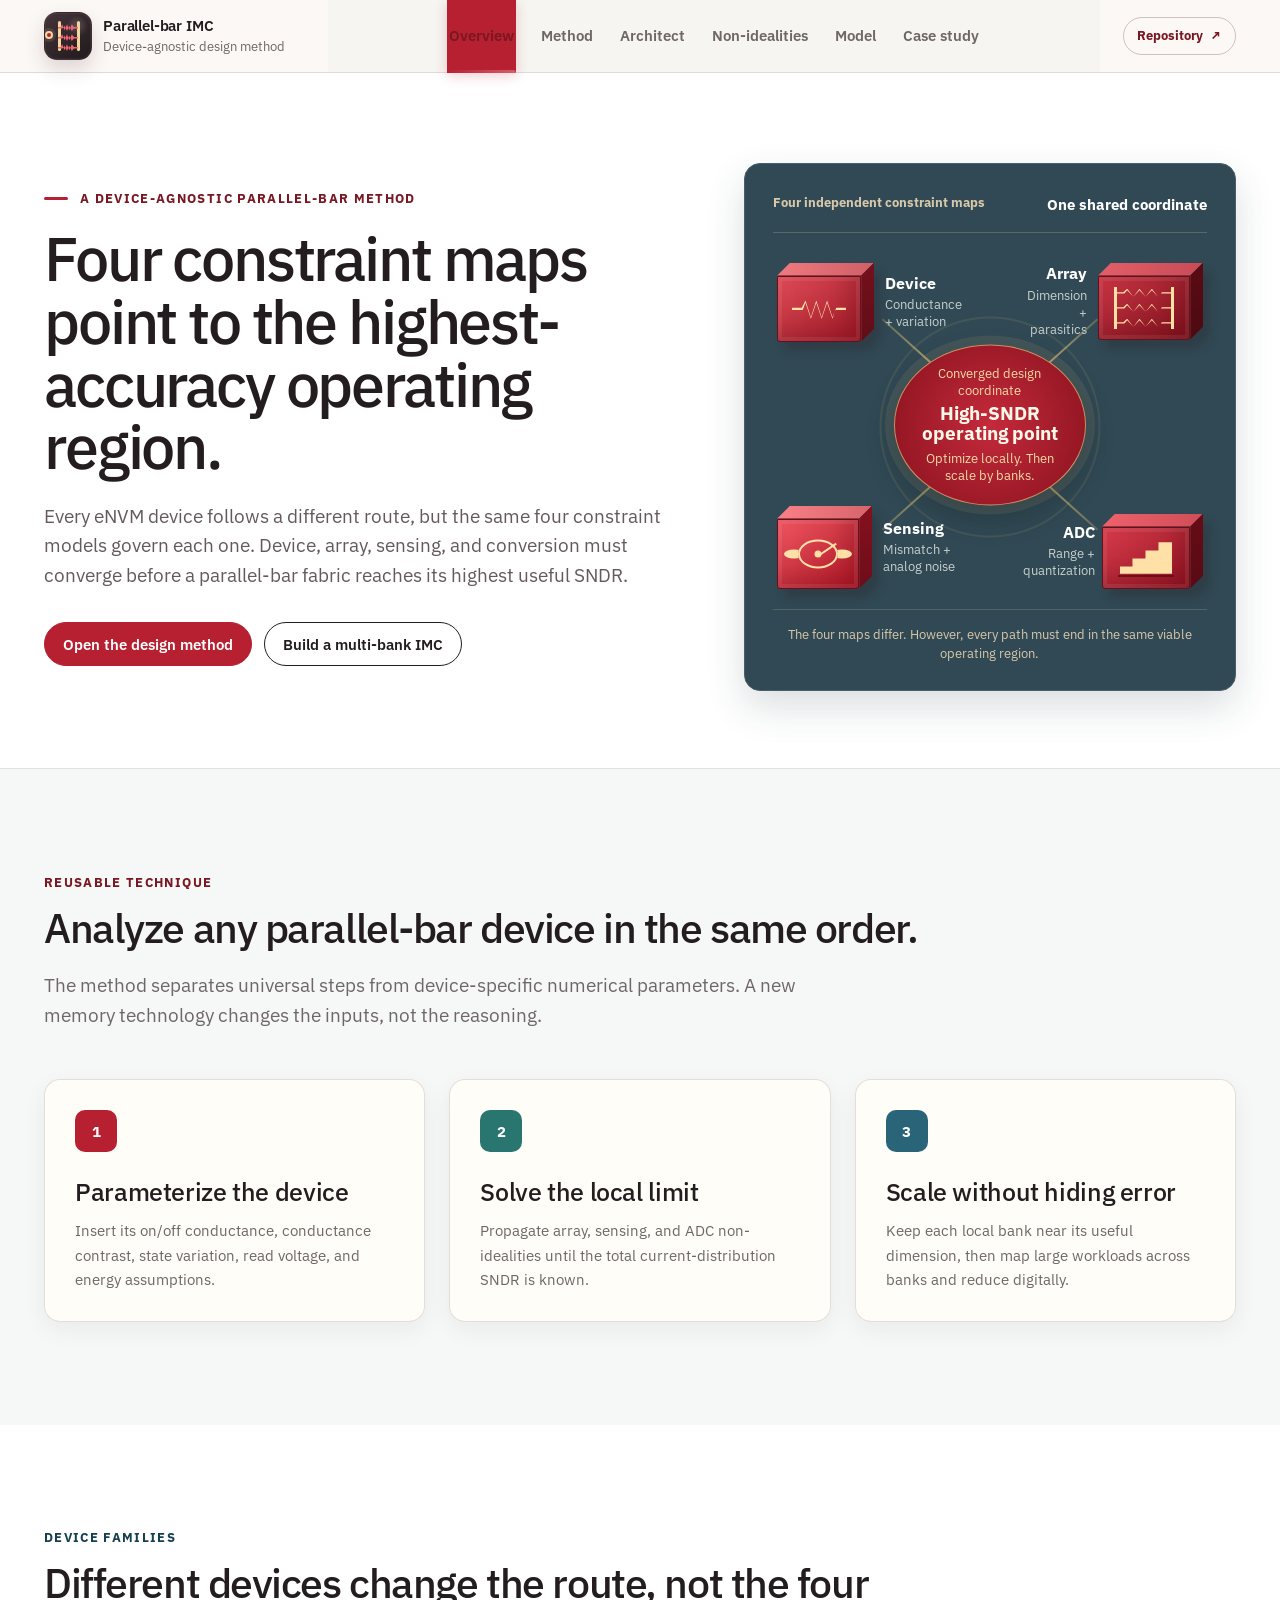
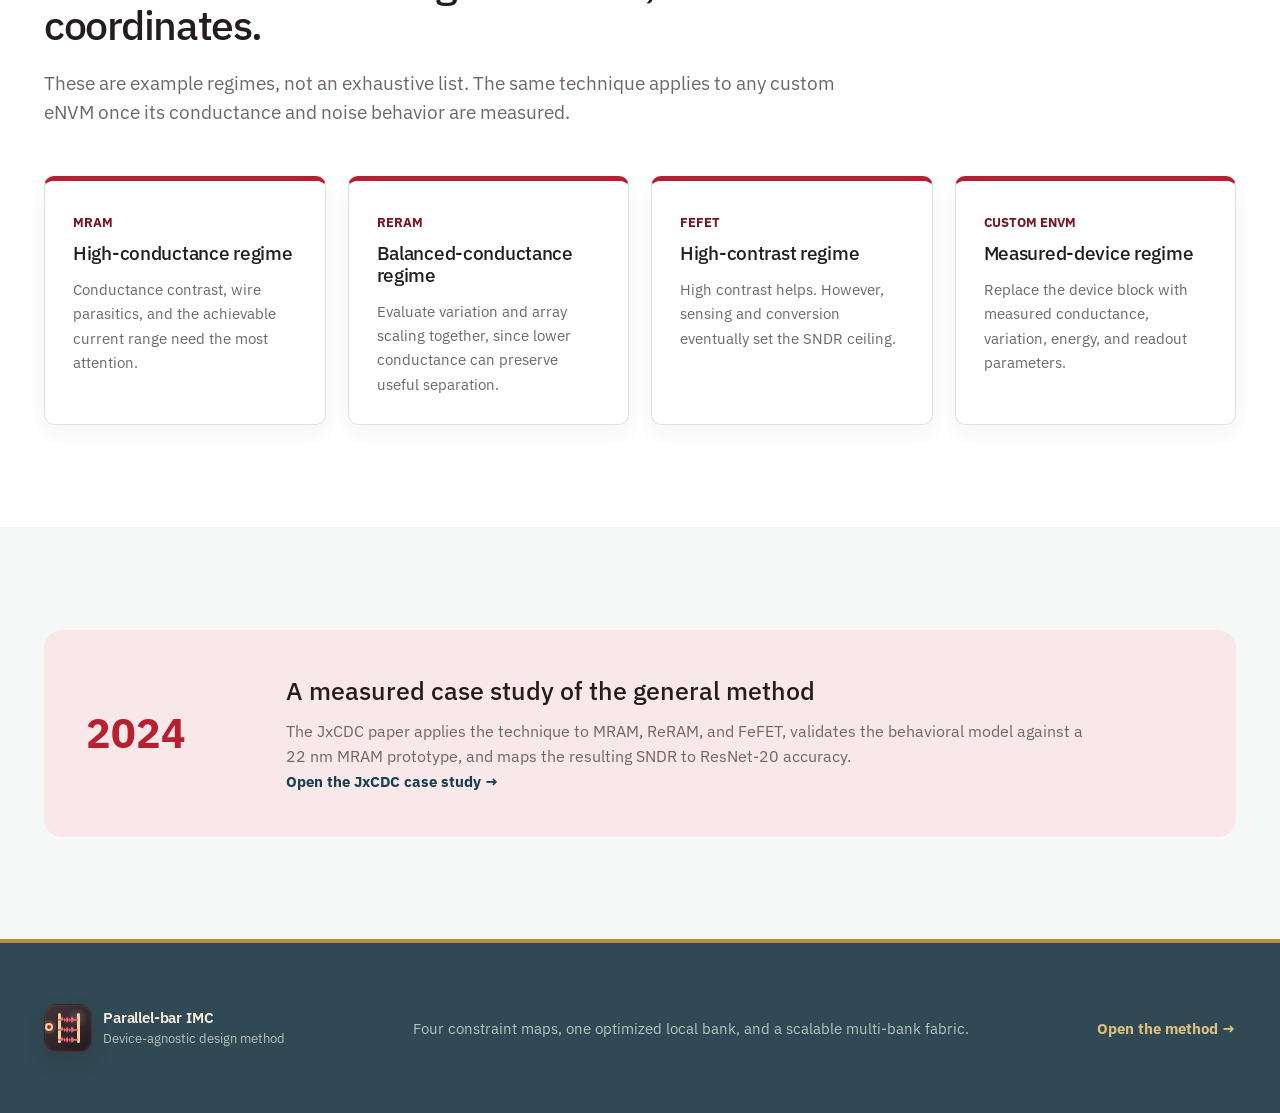
==== commit bfc3eda6: "Rename the cartoon page to Non-ideality Breakdown and redraw its diagrams Move cartoon.html to non-i" ====
--- a/docs/index.html
+++ b/docs/index.html
@@ -12,7 +12,7 @@
   </head>
   <body>
     <a class="skip-link" href="#main">Skip to content</a>
-    <header class="site-header"><div class="container header-inner"><a class="brand" href="index.html"><span class="architecture-icon parallelbar-icon brand-architecture-icon" aria-hidden="true"><i></i><i></i><i></i><b></b><b></b><b></b><em></em></span><span><strong>Parallel-bar IMC</strong><small>Device-agnostic design method</small></span></a><button class="menu-toggle" type="button" aria-expanded="false" aria-controls="site-nav">Menu</button><nav id="site-nav" class="site-nav" aria-label="Parallel-bar design method"><a href="index.html" aria-current="page">Overview</a><a href="method.html">Method</a><a href="architect.html">Architect</a><a href="cartoon.html">Cartoon</a><a href="code.html">Model</a><a href="paper.html">Case study</a><a class="nav-repository" href="https://github.com/calmyor/eNVM-IMC-Modeling">Repository <span aria-hidden="true">↗</span></a></nav><a class="header-repo" href="https://github.com/calmyor/eNVM-IMC-Modeling">Repository <span aria-hidden="true">↗</span></a></div></header>
+    <header class="site-header"><div class="container header-inner"><a class="brand" href="index.html"><span class="architecture-icon parallelbar-icon brand-architecture-icon" aria-hidden="true"><i></i><i></i><i></i><b></b><b></b><b></b><em></em></span><span><strong>Parallel-bar IMC</strong><small>Device-agnostic design method</small></span></a><button class="menu-toggle" type="button" aria-expanded="false" aria-controls="site-nav">Menu</button><nav id="site-nav" class="site-nav" aria-label="Parallel-bar design method"><a href="index.html" aria-current="page">Overview</a><a href="method.html">Method</a><a href="architect.html">Architect</a><a href="non-idealities.html">Non-idealities</a><a href="code.html">Model</a><a href="paper.html">Case study</a><a class="nav-repository" href="https://github.com/calmyor/eNVM-IMC-Modeling">Repository <span aria-hidden="true">↗</span></a></nav><a class="header-repo" href="https://github.com/calmyor/eNVM-IMC-Modeling">Repository <span aria-hidden="true">↗</span></a></div></header>
 
     <main id="main">
       <section class="page-hero route-hero"><div class="container page-hero-grid"><div><p class="eyebrow red">A device-agnostic parallel-bar method</p><h1>Four constraint maps point to the <span class="accent-red">highest-accuracy operating region.</span></h1><p class="hero-summary">Every eNVM device follows a different route, but the same four constraint models govern each one. Device, array, sensing, and conversion must converge before a parallel-bar fabric reaches its highest useful SNDR.</p><div class="hero-actions"><a class="button button-red" href="method.html">Open the design method</a><a class="button button-secondary" href="architect.html">Build a multi-bank IMC</a></div></div>
--- a/docs/styles.css
+++ b/docs/styles.css
@@ -420,6 +420,11 @@
 .cartoon-panel { min-height: 470px; display: grid; grid-template-columns: minmax(0, 1.55fr) minmax(310px, .65fr); align-items: stretch; }
 .cartoon-frame { padding: 28px; display: grid; place-items: center; border-right: 1px solid var(--line); background: #fff; }
 .cartoon-frame img { width: 100%; max-height: 460px; display: block; object-fit: contain; }
+.cartoon-frame img { grid-area: 1 / 1; height: auto; }
+.cartoon-frame .cartoon-fade { opacity: 0; pointer-events: none; }
+.cartoon-frame .cartoon-fade.is-fading { animation: cartoon-fade-out .42s ease forwards; }
+@keyframes cartoon-fade-out { from { opacity: 1; } to { opacity: 0; } }
+@media (prefers-reduced-motion: reduce) { .cartoon-frame .cartoon-fade.is-fading { animation: none; } }
 .cartoon-copy { padding: clamp(30px, 4vw, 52px); display: flex; flex-direction: column; justify-content: center; background: linear-gradient(160deg, var(--green-light), #fff 72%); }
 .cartoon-count { margin: 0 0 14px; color: var(--green-dark); font-size: var(--text-xs); font-weight: 700; letter-spacing: .04em; text-transform: uppercase; }
 .cartoon-copy h3 { margin: 0 0 16px; font-size: var(--text-xl); line-height: 1.08; letter-spacing: -.035em; }
@@ -859,8 +864,8 @@
 
 /* Standalone parallel-bar identity */
 .site-nav a[aria-current="page"] { background: var(--green); box-shadow: 0 4px 12px rgba(40,118,111,.22); }
-.site-nav a[href="cartoon.html"]::before, .site-nav a[href="index.html#paper"]::before { content: ""; width: 19px; height: 19px; flex-shrink: 0; border: 1px solid var(--line-dark); border-radius: 4px; background-color: #fff; }
-.site-nav a[href="cartoon.html"]::before { background-image: linear-gradient(0deg, transparent 72%, #7b93eb 72%), linear-gradient(90deg, #ef777b 0 18%, transparent 18% 27%, #d97775 27% 45%, transparent 45% 55%, #70c3df 55% 73%, transparent 73% 82%, #6686e7 82%); }
+.site-nav a[href="non-idealities.html"]::before, .site-nav a[href="index.html#paper"]::before { content: ""; width: 19px; height: 19px; flex-shrink: 0; border: 1px solid var(--line-dark); border-radius: 4px; background-color: #fff; }
+.site-nav a[href="non-idealities.html"]::before { background-image: linear-gradient(0deg, transparent 72%, #7b93eb 72%), linear-gradient(90deg, #ef777b 0 18%, transparent 18% 27%, #d97775 27% 45%, transparent 45% 55%, #70c3df 55% 73%, transparent 73% 82%, #6686e7 82%); }
 .site-nav a[href="index.html#paper"]::before { background-image: linear-gradient(var(--gold), var(--gold)), linear-gradient(var(--stone), var(--stone)), linear-gradient(var(--stone), var(--stone)); background-size: 3px 11px, 7px 2px, 7px 2px; background-position: 3px center, 8px 5px, 8px 10px; background-repeat: no-repeat; }
 
 @media (max-width: 1160px) {
